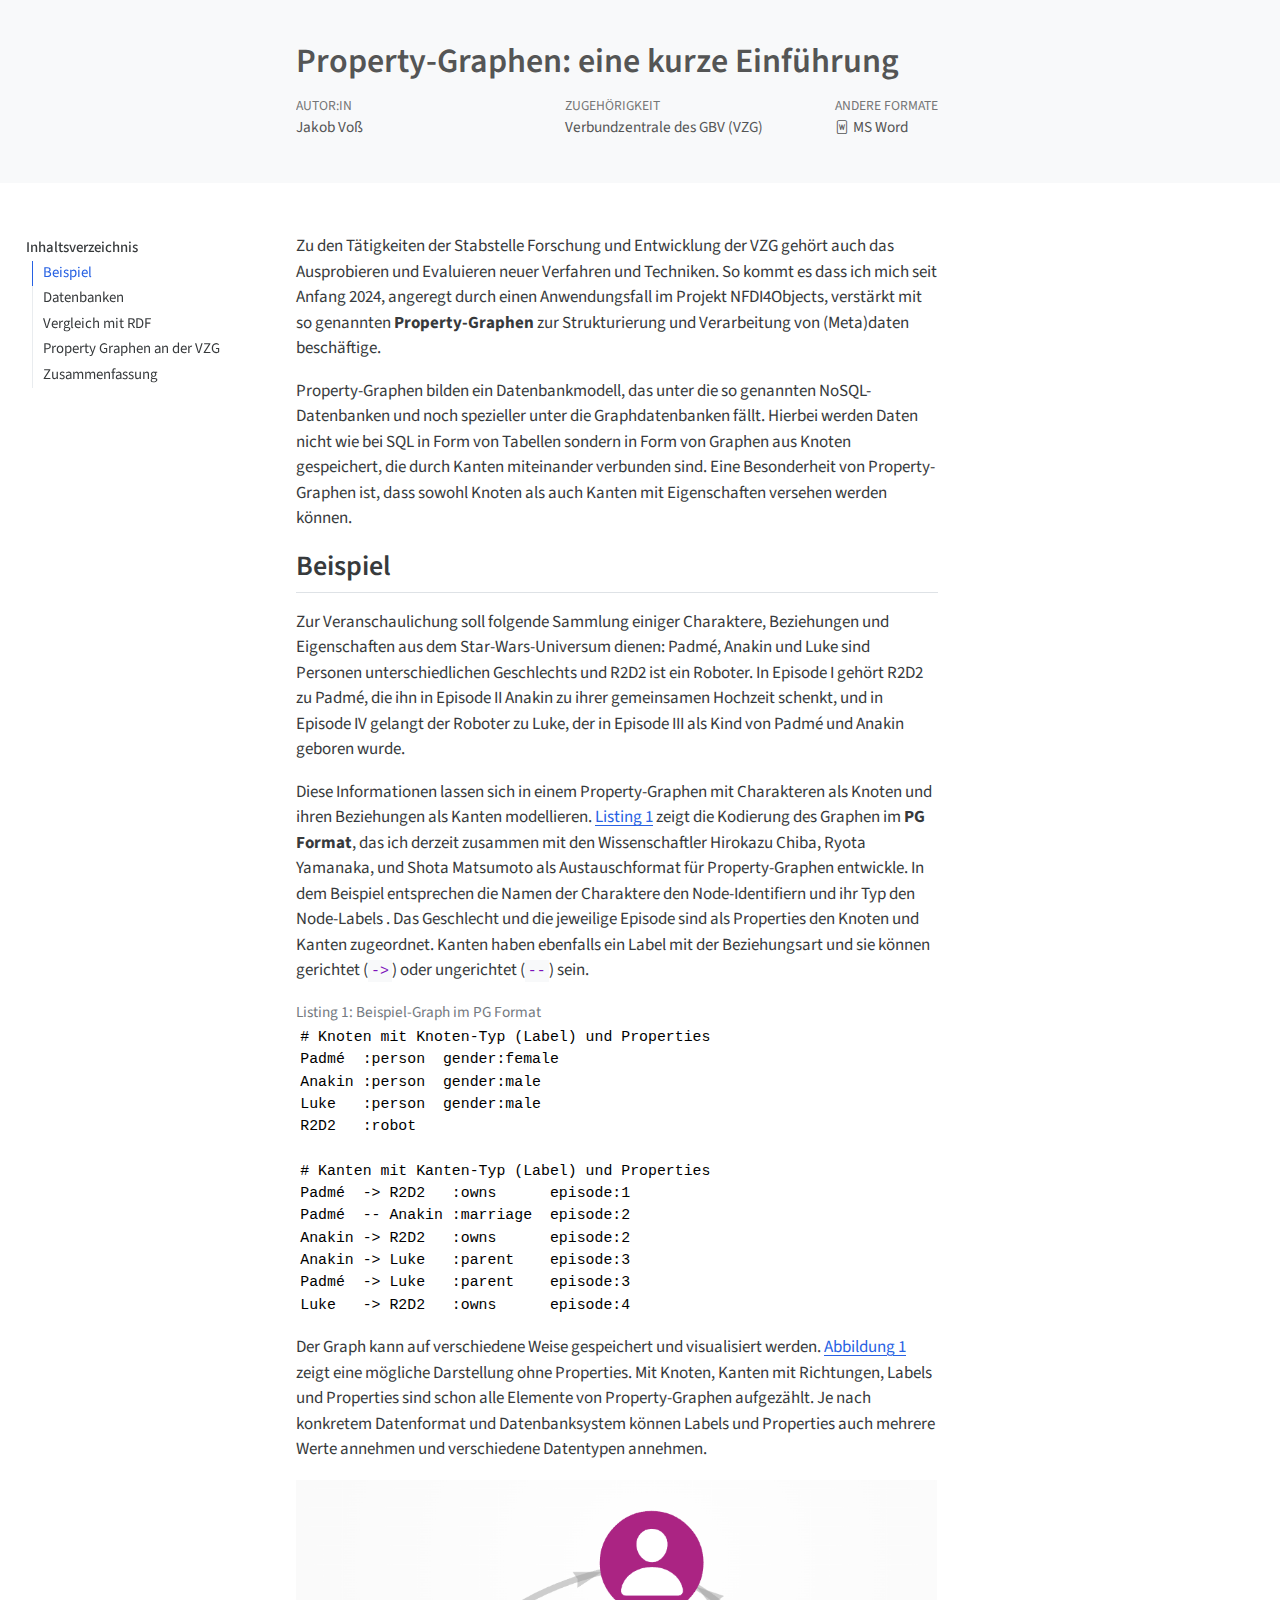
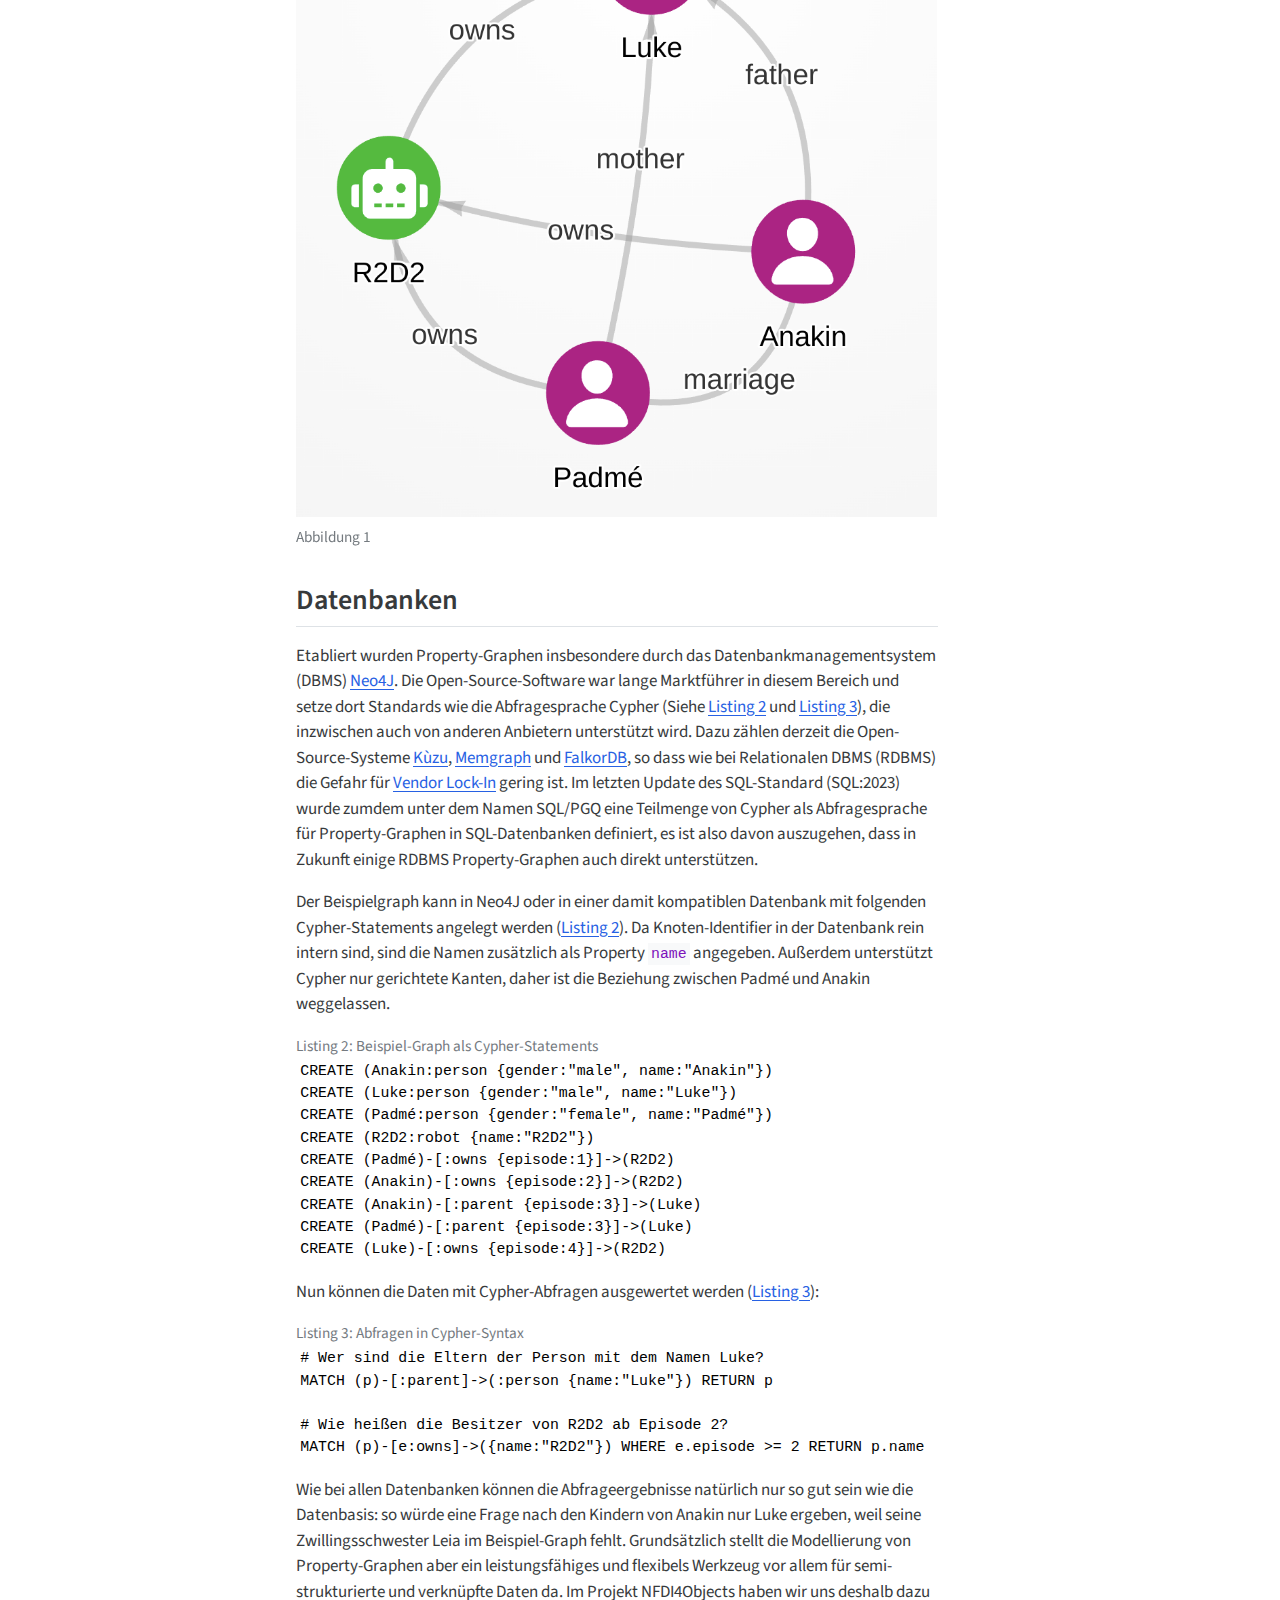
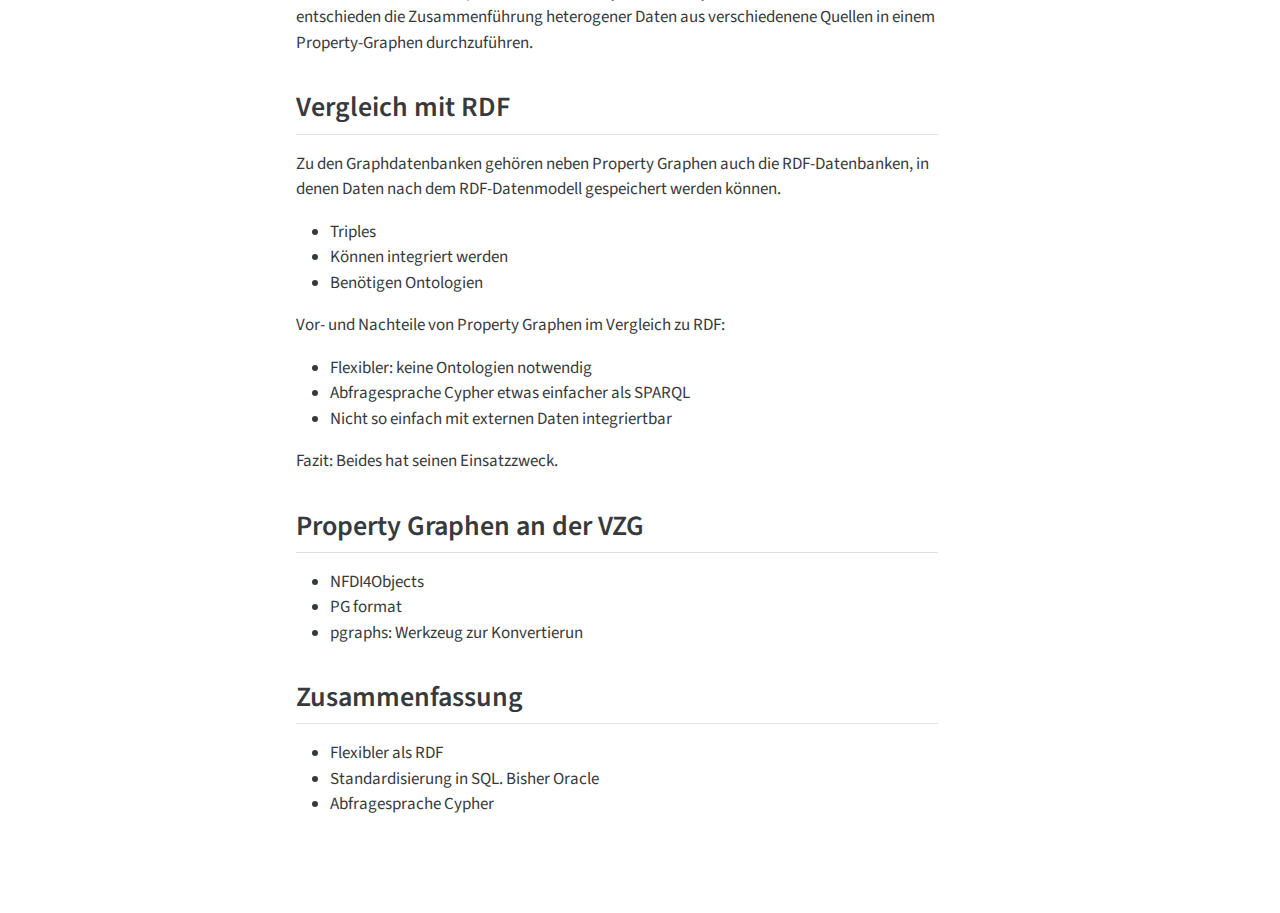
==== docs/index.html @ a6de6aec "Add HTML result" ====
<!DOCTYPE html>
<html xmlns="http://www.w3.org/1999/xhtml" lang="de" xml:lang="de"><head>

<meta charset="utf-8">
<meta name="generator" content="quarto-1.4.553">

<meta name="viewport" content="width=device-width, initial-scale=1.0, user-scalable=yes">


<title>Property-Graphen: eine kurze Einführung</title>
<style>
code{white-space: pre-wrap;}
span.smallcaps{font-variant: small-caps;}
div.columns{display: flex; gap: min(4vw, 1.5em);}
div.column{flex: auto; overflow-x: auto;}
div.hanging-indent{margin-left: 1.5em; text-indent: -1.5em;}
ul.task-list{list-style: none;}
ul.task-list li input[type="checkbox"] {
  width: 0.8em;
  margin: 0 0.8em 0.2em -1em; /* quarto-specific, see https://github.com/quarto-dev/quarto-cli/issues/4556 */ 
  vertical-align: middle;
}
</style>


<script src="site_libs/clipboard/clipboard.min.js"></script>
<script src="site_libs/quarto-html/quarto.js"></script>
<script src="site_libs/quarto-html/popper.min.js"></script>
<script src="site_libs/quarto-html/tippy.umd.min.js"></script>
<script src="site_libs/quarto-html/anchor.min.js"></script>
<link href="site_libs/quarto-html/tippy.css" rel="stylesheet">
<link href="site_libs/quarto-html/quarto-syntax-highlighting.css" rel="stylesheet" id="quarto-text-highlighting-styles">
<script src="site_libs/bootstrap/bootstrap.min.js"></script>
<link href="site_libs/bootstrap/bootstrap-icons.css" rel="stylesheet">
<link href="site_libs/bootstrap/bootstrap.min.css" rel="stylesheet" id="quarto-bootstrap" data-mode="light">
<script src="site_libs/quarto-contrib/glightbox/glightbox.min.js"></script>
<link href="site_libs/quarto-contrib/glightbox/glightbox.min.css" rel="stylesheet">
<link href="site_libs/quarto-contrib/glightbox/lightbox.css" rel="stylesheet">


<meta name="citation_title" content="Property-Graphen: eine kurze Einführung">
<meta name="citation_author" content="Jakob Voß">
<meta name="citation_language" content="de">
</head>

<body>

<header id="title-block-header" class="quarto-title-block default toc-left page-columns page-full">
  <div class="quarto-title-banner page-columns page-full">
    <div class="quarto-title column-body">
      <h1 class="title">Property-Graphen: eine kurze Einführung</h1>
          </div>

    
    <div class="quarto-title-meta-container">
      <div class="quarto-title-meta-column-start">
            <div class="quarto-title-meta-author">
          <div class="quarto-title-meta-heading">Autor:in</div>
          <div class="quarto-title-meta-heading">Zugehörigkeit</div>
          
                <div class="quarto-title-meta-contents">
            <p class="author">Jakob Voß </p>
          </div>
                <div class="quarto-title-meta-contents">
                    <p class="affiliation">
                        Verbundzentrale des GBV (VZG)
                      </p>
                  </div>
                    </div>
        
        <div class="quarto-title-meta">

                      
          
                
              </div>
      </div>
      <div class="quarto-title-meta-column-end quarto-other-formats-target">
      <div class="quarto-alternate-formats"><div class="quarto-title-meta-heading">Andere Formate</div><div class="quarto-title-meta-contents"><p><a href="index.docx"><i class="bi bi-file-word"></i>MS Word</a></p></div></div></div>
    </div>



    <div class="quarto-other-links-text-target">
    </div>  </div>
</header><div id="quarto-content" class="page-columns page-rows-contents page-layout-article toc-left">
<div id="quarto-sidebar-toc-left" class="sidebar toc-left">
  <nav id="TOC" role="doc-toc" class="toc-active">
    <h2 id="toc-title">Inhaltsverzeichnis</h2>
   
  <ul>
  <li><a href="#beispiel" id="toc-beispiel" class="nav-link active" data-scroll-target="#beispiel">Beispiel</a></li>
  <li><a href="#datenbanken" id="toc-datenbanken" class="nav-link" data-scroll-target="#datenbanken">Datenbanken</a></li>
  <li><a href="#vergleich-mit-rdf" id="toc-vergleich-mit-rdf" class="nav-link" data-scroll-target="#vergleich-mit-rdf">Vergleich mit RDF</a></li>
  <li><a href="#property-graphen-an-der-vzg" id="toc-property-graphen-an-der-vzg" class="nav-link" data-scroll-target="#property-graphen-an-der-vzg">Property Graphen an der VZG</a></li>
  <li><a href="#zusammenfassung" id="toc-zusammenfassung" class="nav-link" data-scroll-target="#zusammenfassung">Zusammenfassung</a></li>
  </ul>
</nav>
</div>
<div id="quarto-margin-sidebar" class="sidebar margin-sidebar">
</div>
<main class="content quarto-banner-title-block" id="quarto-document-content">



  


<p>Zu den Tätigkeiten der Stabstelle Forschung und Entwicklung der VZG gehört auch das Ausprobieren und Evaluieren neuer Verfahren und Techniken. So kommt es dass ich mich seit Anfang 2024, angeregt durch einen Anwendungsfall im Projekt NFDI4Objects, verstärkt mit so genannten <strong>Property-Graphen</strong> zur Strukturierung und Verarbeitung von (Meta)daten beschäftige.</p>
<p>Property-Graphen bilden ein Datenbankmodell, das unter die so genannten NoSQL-Datenbanken und noch spezieller unter die Graphdatenbanken fällt. Hierbei werden Daten nicht wie bei SQL in Form von Tabellen sondern in Form von Graphen aus Knoten gespeichert, die durch Kanten miteinander verbunden sind. Eine Besonderheit von Property-Graphen ist, dass sowohl Knoten als auch Kanten mit Eigenschaften versehen werden können.</p>
<section id="beispiel" class="level2">
<h2 class="anchored" data-anchor-id="beispiel">Beispiel</h2>
<p>Zur Veranschaulichung soll folgende Sammlung einiger Charaktere, Beziehungen und Eigenschaften aus dem Star-Wars-Universum dienen: Padmé, Anakin und Luke sind Personen unterschiedlichen Geschlechts und R2D2 ist ein Roboter. In Episode I gehört R2D2 zu Padmé, die ihn in Episode II Anakin zu ihrer gemeinsamen Hochzeit schenkt, und in Episode IV gelangt der Roboter zu Luke, der in Episode III als Kind von Padmé und Anakin geboren wurde.</p>
<p>Diese Informationen lassen sich in einem Property-Graphen mit Charakteren als Knoten und ihren Beziehungen als Kanten modellieren. <a href="#lst-pg" class="quarto-xref">Listing&nbsp;1</a> zeigt die Kodierung des Graphen im <strong>PG Format</strong>, das ich derzeit zusammen mit den Wissenschaftler Hirokazu Chiba, Ryota Yamanaka, und Shota Matsumoto als Austauschformat für Property-Graphen entwickle. In dem Beispiel entsprechen die Namen der Charaktere den Node-Identifiern und ihr Typ den Node-Labels . Das Geschlecht und die jeweilige Episode sind als Properties den Knoten und Kanten zugeordnet. Kanten haben ebenfalls ein Label mit der Beziehungsart und sie können gerichtet (<code>-&gt;</code>) oder ungerichtet (<code>--</code>) sein.</p>
<div id="lst-pg" class="pg listing quarto-float">
<figure class="quarto-float quarto-float-lst figure">
<figcaption class="quarto-float-caption-top quarto-float-caption quarto-float-lst" id="lst-pg-caption-0ceaefa1-69ba-4598-a22c-09a6ac19f8ca">
Listing&nbsp;1: Beispiel-Graph im PG Format
</figcaption>
<div aria-describedby="lst-pg-caption-0ceaefa1-69ba-4598-a22c-09a6ac19f8ca">
<pre id="lst-pg" class="pg"><code># Knoten mit Knoten-Typ (Label) und Properties
Padmé  :person  gender:female
Anakin :person  gender:male                 
Luke   :person  gender:male                 
R2D2   :robot              
   
# Kanten mit Kanten-Typ (Label) und Properties
Padmé  -&gt; R2D2   :owns      episode:1
Padmé  -- Anakin :marriage  episode:2
Anakin -&gt; R2D2   :owns      episode:2    
Anakin -&gt; Luke   :parent    episode:3
Padmé  -&gt; Luke   :parent    episode:3 
Luke   -&gt; R2D2   :owns      episode:4</code></pre>
</div>
</figure>
</div>
<p>Der Graph kann auf verschiedene Weise gespeichert und visualisiert werden. <a href="#fig-image" class="quarto-xref">Abbildung&nbsp;1</a> zeigt eine mögliche Darstellung ohne Properties. Mit Knoten, Kanten mit Richtungen, Labels und Properties sind schon alle Elemente von Property-Graphen aufgezählt. Je nach konkretem Datenformat und Datenbanksystem können Labels und Properties auch mehrere Werte annehmen und verschiedene Datentypen annehmen.</p>
<div id="fig-image" class="quarto-figure quarto-figure-center quarto-float anchored" data-fig-cap="Visualisierung des Beispiel-Graphen">
<figure class="quarto-float quarto-float-fig figure">
<div aria-describedby="fig-image-caption-0ceaefa1-69ba-4598-a22c-09a6ac19f8ca">
<a href="star-wars-blitzboard.png" class="lightbox" data-glightbox="description: .lightbox-desc-1" data-gallery="quarto-lightbox-gallery-1"><img src="star-wars-blitzboard.png" id="fig-image" class="img-fluid figure-img" data-fig-cap="Visualisierung des Beispiel-Graphen"></a>
</div>
<figcaption class="quarto-float-caption-bottom quarto-float-caption quarto-float-fig quarto-uncaptioned" id="fig-image-caption-0ceaefa1-69ba-4598-a22c-09a6ac19f8ca">
Abbildung&nbsp;1
</figcaption>
</figure>
</div>
</section>
<section id="datenbanken" class="level2">
<h2 class="anchored" data-anchor-id="datenbanken">Datenbanken</h2>
<p>Etabliert wurden Property-Graphen insbesondere durch das Datenbankmanagementsystem (DBMS) <a href="https://neo4j.com/">Neo4J</a>. Die Open-Source-Software war lange Marktführer in diesem Bereich und setze dort Standards wie die Abfragesprache Cypher (Siehe <a href="#lst-cypher" class="quarto-xref">Listing&nbsp;2</a> und <a href="#lst-match" class="quarto-xref">Listing&nbsp;3</a>), die inzwischen auch von anderen Anbietern unterstützt wird. Dazu zählen derzeit die Open-Source-Systeme <a href="https://kuzudb.com/">Kùzu</a>, <a href="https://memgraph.com/">Memgraph</a> und <a href="https://www.falkordb.com/">FalkorDB</a>, so dass wie bei Relationalen DBMS (RDBMS) die Gefahr für <a href="https://it-in-bibliotheken.de/management.html#vendor-lock-in">Vendor Lock-In</a> gering ist. Im letzten Update des SQL-Standard (SQL:2023) wurde zumdem unter dem Namen SQL/PGQ eine Teilmenge von Cypher als Abfragesprache für Property-Graphen in SQL-Datenbanken definiert, es ist also davon auszugehen, dass in Zukunft einige RDBMS Property-Graphen auch direkt unterstützen.</p>
<p>Der Beispielgraph kann in Neo4J oder in einer damit kompatiblen Datenbank mit folgenden Cypher-Statements angelegt werden (<a href="#lst-cypher" class="quarto-xref">Listing&nbsp;2</a>). Da Knoten-Identifier in der Datenbank rein intern sind, sind die Namen zusätzlich als Property <code>name</code> angegeben. Außerdem unterstützt Cypher nur gerichtete Kanten, daher ist die Beziehung zwischen Padmé und Anakin weggelassen.</p>
<div id="lst-cypher" class="cypher listing quarto-float">
<figure class="quarto-float quarto-float-lst figure">
<figcaption class="quarto-float-caption-top quarto-float-caption quarto-float-lst" id="lst-cypher-caption-0ceaefa1-69ba-4598-a22c-09a6ac19f8ca">
Listing&nbsp;2: Beispiel-Graph als Cypher-Statements
</figcaption>
<div aria-describedby="lst-cypher-caption-0ceaefa1-69ba-4598-a22c-09a6ac19f8ca">
<pre id="lst-cypher" class="cypher"><code>CREATE (Anakin:person {gender:"male", name:"Anakin"})
CREATE (Luke:person {gender:"male", name:"Luke"})
CREATE (Padmé:person {gender:"female", name:"Padmé"})
CREATE (R2D2:robot {name:"R2D2"})
CREATE (Padmé)-[:owns {episode:1}]-&gt;(R2D2)
CREATE (Anakin)-[:owns {episode:2}]-&gt;(R2D2)
CREATE (Anakin)-[:parent {episode:3}]-&gt;(Luke)
CREATE (Padmé)-[:parent {episode:3}]-&gt;(Luke)
CREATE (Luke)-[:owns {episode:4}]-&gt;(R2D2)</code></pre>
</div>
</figure>
</div>
<p>Nun können die Daten mit Cypher-Abfragen ausgewertet werden (<a href="#lst-match" class="quarto-xref">Listing&nbsp;3</a>):</p>
<div id="lst-match" class="cypher listing quarto-float">
<figure class="quarto-float quarto-float-lst figure">
<figcaption class="quarto-float-caption-top quarto-float-caption quarto-float-lst" id="lst-match-caption-0ceaefa1-69ba-4598-a22c-09a6ac19f8ca">
Listing&nbsp;3: Abfragen in Cypher-Syntax
</figcaption>
<div aria-describedby="lst-match-caption-0ceaefa1-69ba-4598-a22c-09a6ac19f8ca">
<pre id="lst-match" class="cypher"><code># Wer sind die Eltern der Person mit dem Namen Luke?
MATCH (p)-[:parent]-&gt;(:person {name:"Luke"}) RETURN p

# Wie heißen die Besitzer von R2D2 ab Episode 2?
MATCH (p)-[e:owns]-&gt;({name:"R2D2"}) WHERE e.episode &gt;= 2 RETURN p.name</code></pre>
</div>
</figure>
</div>
<p>Wie bei allen Datenbanken können die Abfrageergebnisse natürlich nur so gut sein wie die Datenbasis: so würde eine Frage nach den Kindern von Anakin nur Luke ergeben, weil seine Zwillingsschwester Leia im Beispiel-Graph fehlt. Grundsätzlich stellt die Modellierung von Property-Graphen aber ein leistungsfähiges und flexibels Werkzeug vor allem für semi-strukturierte und verknüpfte Daten da. Im Projekt NFDI4Objects haben wir uns deshalb dazu entschieden die Zusammenführung heterogener Daten aus verschiedenene Quellen in einem Property-Graphen durchzuführen.</p>
</section>
<section id="vergleich-mit-rdf" class="level2">
<h2 class="anchored" data-anchor-id="vergleich-mit-rdf">Vergleich mit RDF</h2>
<p>Zu den Graphdatenbanken gehören neben Property Graphen auch die RDF-Datenbanken, in denen Daten nach dem RDF-Datenmodell gespeichert werden können.</p>
<ul>
<li>Triples</li>
<li>Können integriert werden</li>
<li>Benötigen Ontologien</li>
</ul>
<p>Vor- und Nachteile von Property Graphen im Vergleich zu RDF:</p>
<ul>
<li>Flexibler: keine Ontologien notwendig</li>
<li>Abfragesprache Cypher etwas einfacher als SPARQL</li>
<li>Nicht so einfach mit externen Daten integriertbar</li>
</ul>
<p>Fazit: Beides hat seinen Einsatzzweck.</p>
</section>
<section id="property-graphen-an-der-vzg" class="level2">
<h2 class="anchored" data-anchor-id="property-graphen-an-der-vzg">Property Graphen an der VZG</h2>
<ul>
<li>NFDI4Objects</li>
<li>PG format</li>
<li>pgraphs: Werkzeug zur Konvertierun</li>
</ul>
</section>
<section id="zusammenfassung" class="level2">
<h2 class="anchored" data-anchor-id="zusammenfassung">Zusammenfassung</h2>
<ul>
<li>Flexibler als RDF</li>
<li>Standardisierung in SQL. Bisher Oracle</li>
<li>Abfragesprache Cypher</li>
</ul>
<div class="hidden" aria-hidden="true">
<span class="glightbox-desc lightbox-desc-1">Abbildung&nbsp;1: </span>
</div>
</section>

</main>
<!-- /main column -->
<script id="quarto-html-after-body" type="application/javascript">
window.document.addEventListener("DOMContentLoaded", function (event) {
  const toggleBodyColorMode = (bsSheetEl) => {
    const mode = bsSheetEl.getAttribute("data-mode");
    const bodyEl = window.document.querySelector("body");
    if (mode === "dark") {
      bodyEl.classList.add("quarto-dark");
      bodyEl.classList.remove("quarto-light");
    } else {
      bodyEl.classList.add("quarto-light");
      bodyEl.classList.remove("quarto-dark");
    }
  }
  const toggleBodyColorPrimary = () => {
    const bsSheetEl = window.document.querySelector("link#quarto-bootstrap");
    if (bsSheetEl) {
      toggleBodyColorMode(bsSheetEl);
    }
  }
  toggleBodyColorPrimary();  
  const icon = "";
  const anchorJS = new window.AnchorJS();
  anchorJS.options = {
    placement: 'right',
    icon: icon
  };
  anchorJS.add('.anchored');
  const isCodeAnnotation = (el) => {
    for (const clz of el.classList) {
      if (clz.startsWith('code-annotation-')) {                     
        return true;
      }
    }
    return false;
  }
  const clipboard = new window.ClipboardJS('.code-copy-button', {
    text: function(trigger) {
      const codeEl = trigger.previousElementSibling.cloneNode(true);
      for (const childEl of codeEl.children) {
        if (isCodeAnnotation(childEl)) {
          childEl.remove();
        }
      }
      return codeEl.innerText;
    }
  });
  clipboard.on('success', function(e) {
    // button target
    const button = e.trigger;
    // don't keep focus
    button.blur();
    // flash "checked"
    button.classList.add('code-copy-button-checked');
    var currentTitle = button.getAttribute("title");
    button.setAttribute("title", "Kopiert");
    let tooltip;
    if (window.bootstrap) {
      button.setAttribute("data-bs-toggle", "tooltip");
      button.setAttribute("data-bs-placement", "left");
      button.setAttribute("data-bs-title", "Kopiert");
      tooltip = new bootstrap.Tooltip(button, 
        { trigger: "manual", 
          customClass: "code-copy-button-tooltip",
          offset: [0, -8]});
      tooltip.show();    
    }
    setTimeout(function() {
      if (tooltip) {
        tooltip.hide();
        button.removeAttribute("data-bs-title");
        button.removeAttribute("data-bs-toggle");
        button.removeAttribute("data-bs-placement");
      }
      button.setAttribute("title", currentTitle);
      button.classList.remove('code-copy-button-checked');
    }, 1000);
    // clear code selection
    e.clearSelection();
  });
    var localhostRegex = new RegExp(/^(?:http|https):\/\/localhost\:?[0-9]*\//);
    var mailtoRegex = new RegExp(/^mailto:/);
      var filterRegex = new RegExp('/' + window.location.host + '/');
    var isInternal = (href) => {
        return filterRegex.test(href) || localhostRegex.test(href) || mailtoRegex.test(href);
    }
    // Inspect non-navigation links and adorn them if external
 	var links = window.document.querySelectorAll('a[href]:not(.nav-link):not(.navbar-brand):not(.toc-action):not(.sidebar-link):not(.sidebar-item-toggle):not(.pagination-link):not(.no-external):not([aria-hidden]):not(.dropdown-item):not(.quarto-navigation-tool)');
    for (var i=0; i<links.length; i++) {
      const link = links[i];
      if (!isInternal(link.href)) {
        // undo the damage that might have been done by quarto-nav.js in the case of
        // links that we want to consider external
        if (link.dataset.originalHref !== undefined) {
          link.href = link.dataset.originalHref;
        }
      }
    }
  function tippyHover(el, contentFn, onTriggerFn, onUntriggerFn) {
    const config = {
      allowHTML: true,
      maxWidth: 500,
      delay: 100,
      arrow: false,
      appendTo: function(el) {
          return el.parentElement;
      },
      interactive: true,
      interactiveBorder: 10,
      theme: 'quarto',
      placement: 'bottom-start',
    };
    if (contentFn) {
      config.content = contentFn;
    }
    if (onTriggerFn) {
      config.onTrigger = onTriggerFn;
    }
    if (onUntriggerFn) {
      config.onUntrigger = onUntriggerFn;
    }
    window.tippy(el, config); 
  }
  const noterefs = window.document.querySelectorAll('a[role="doc-noteref"]');
  for (var i=0; i<noterefs.length; i++) {
    const ref = noterefs[i];
    tippyHover(ref, function() {
      // use id or data attribute instead here
      let href = ref.getAttribute('data-footnote-href') || ref.getAttribute('href');
      try { href = new URL(href).hash; } catch {}
      const id = href.replace(/^#\/?/, "");
      const note = window.document.getElementById(id);
      if (note) {
        return note.innerHTML;
      } else {
        return "";
      }
    });
  }
  const xrefs = window.document.querySelectorAll('a.quarto-xref');
  const processXRef = (id, note) => {
    // Strip column container classes
    const stripColumnClz = (el) => {
      el.classList.remove("page-full", "page-columns");
      if (el.children) {
        for (const child of el.children) {
          stripColumnClz(child);
        }
      }
    }
    stripColumnClz(note)
    if (id === null || id.startsWith('sec-')) {
      // Special case sections, only their first couple elements
      const container = document.createElement("div");
      if (note.children && note.children.length > 2) {
        container.appendChild(note.children[0].cloneNode(true));
        for (let i = 1; i < note.children.length; i++) {
          const child = note.children[i];
          if (child.tagName === "P" && child.innerText === "") {
            continue;
          } else {
            container.appendChild(child.cloneNode(true));
            break;
          }
        }
        if (window.Quarto?.typesetMath) {
          window.Quarto.typesetMath(container);
        }
        return container.innerHTML
      } else {
        if (window.Quarto?.typesetMath) {
          window.Quarto.typesetMath(note);
        }
        return note.innerHTML;
      }
    } else {
      // Remove any anchor links if they are present
      const anchorLink = note.querySelector('a.anchorjs-link');
      if (anchorLink) {
        anchorLink.remove();
      }
      if (window.Quarto?.typesetMath) {
        window.Quarto.typesetMath(note);
      }
      // TODO in 1.5, we should make sure this works without a callout special case
      if (note.classList.contains("callout")) {
        return note.outerHTML;
      } else {
        return note.innerHTML;
      }
    }
  }
  for (var i=0; i<xrefs.length; i++) {
    const xref = xrefs[i];
    tippyHover(xref, undefined, function(instance) {
      instance.disable();
      let url = xref.getAttribute('href');
      let hash = undefined; 
      if (url.startsWith('#')) {
        hash = url;
      } else {
        try { hash = new URL(url).hash; } catch {}
      }
      if (hash) {
        const id = hash.replace(/^#\/?/, "");
        const note = window.document.getElementById(id);
        if (note !== null) {
          try {
            const html = processXRef(id, note.cloneNode(true));
            instance.setContent(html);
          } finally {
            instance.enable();
            instance.show();
          }
        } else {
          // See if we can fetch this
          fetch(url.split('#')[0])
          .then(res => res.text())
          .then(html => {
            const parser = new DOMParser();
            const htmlDoc = parser.parseFromString(html, "text/html");
            const note = htmlDoc.getElementById(id);
            if (note !== null) {
              const html = processXRef(id, note);
              instance.setContent(html);
            } 
          }).finally(() => {
            instance.enable();
            instance.show();
          });
        }
      } else {
        // See if we can fetch a full url (with no hash to target)
        // This is a special case and we should probably do some content thinning / targeting
        fetch(url)
        .then(res => res.text())
        .then(html => {
          const parser = new DOMParser();
          const htmlDoc = parser.parseFromString(html, "text/html");
          const note = htmlDoc.querySelector('main.content');
          if (note !== null) {
            // This should only happen for chapter cross references
            // (since there is no id in the URL)
            // remove the first header
            if (note.children.length > 0 && note.children[0].tagName === "HEADER") {
              note.children[0].remove();
            }
            const html = processXRef(null, note);
            instance.setContent(html);
          } 
        }).finally(() => {
          instance.enable();
          instance.show();
        });
      }
    }, function(instance) {
    });
  }
      let selectedAnnoteEl;
      const selectorForAnnotation = ( cell, annotation) => {
        let cellAttr = 'data-code-cell="' + cell + '"';
        let lineAttr = 'data-code-annotation="' +  annotation + '"';
        const selector = 'span[' + cellAttr + '][' + lineAttr + ']';
        return selector;
      }
      const selectCodeLines = (annoteEl) => {
        const doc = window.document;
        const targetCell = annoteEl.getAttribute("data-target-cell");
        const targetAnnotation = annoteEl.getAttribute("data-target-annotation");
        const annoteSpan = window.document.querySelector(selectorForAnnotation(targetCell, targetAnnotation));
        const lines = annoteSpan.getAttribute("data-code-lines").split(",");
        const lineIds = lines.map((line) => {
          return targetCell + "-" + line;
        })
        let top = null;
        let height = null;
        let parent = null;
        if (lineIds.length > 0) {
            //compute the position of the single el (top and bottom and make a div)
            const el = window.document.getElementById(lineIds[0]);
            top = el.offsetTop;
            height = el.offsetHeight;
            parent = el.parentElement.parentElement;
          if (lineIds.length > 1) {
            const lastEl = window.document.getElementById(lineIds[lineIds.length - 1]);
            const bottom = lastEl.offsetTop + lastEl.offsetHeight;
            height = bottom - top;
          }
          if (top !== null && height !== null && parent !== null) {
            // cook up a div (if necessary) and position it 
            let div = window.document.getElementById("code-annotation-line-highlight");
            if (div === null) {
              div = window.document.createElement("div");
              div.setAttribute("id", "code-annotation-line-highlight");
              div.style.position = 'absolute';
              parent.appendChild(div);
            }
            div.style.top = top - 2 + "px";
            div.style.height = height + 4 + "px";
            div.style.left = 0;
            let gutterDiv = window.document.getElementById("code-annotation-line-highlight-gutter");
            if (gutterDiv === null) {
              gutterDiv = window.document.createElement("div");
              gutterDiv.setAttribute("id", "code-annotation-line-highlight-gutter");
              gutterDiv.style.position = 'absolute';
              const codeCell = window.document.getElementById(targetCell);
              const gutter = codeCell.querySelector('.code-annotation-gutter');
              gutter.appendChild(gutterDiv);
            }
            gutterDiv.style.top = top - 2 + "px";
            gutterDiv.style.height = height + 4 + "px";
          }
          selectedAnnoteEl = annoteEl;
        }
      };
      const unselectCodeLines = () => {
        const elementsIds = ["code-annotation-line-highlight", "code-annotation-line-highlight-gutter"];
        elementsIds.forEach((elId) => {
          const div = window.document.getElementById(elId);
          if (div) {
            div.remove();
          }
        });
        selectedAnnoteEl = undefined;
      };
        // Handle positioning of the toggle
    window.addEventListener(
      "resize",
      throttle(() => {
        elRect = undefined;
        if (selectedAnnoteEl) {
          selectCodeLines(selectedAnnoteEl);
        }
      }, 10)
    );
    function throttle(fn, ms) {
    let throttle = false;
    let timer;
      return (...args) => {
        if(!throttle) { // first call gets through
            fn.apply(this, args);
            throttle = true;
        } else { // all the others get throttled
            if(timer) clearTimeout(timer); // cancel #2
            timer = setTimeout(() => {
              fn.apply(this, args);
              timer = throttle = false;
            }, ms);
        }
      };
    }
      // Attach click handler to the DT
      const annoteDls = window.document.querySelectorAll('dt[data-target-cell]');
      for (const annoteDlNode of annoteDls) {
        annoteDlNode.addEventListener('click', (event) => {
          const clickedEl = event.target;
          if (clickedEl !== selectedAnnoteEl) {
            unselectCodeLines();
            const activeEl = window.document.querySelector('dt[data-target-cell].code-annotation-active');
            if (activeEl) {
              activeEl.classList.remove('code-annotation-active');
            }
            selectCodeLines(clickedEl);
            clickedEl.classList.add('code-annotation-active');
          } else {
            // Unselect the line
            unselectCodeLines();
            clickedEl.classList.remove('code-annotation-active');
          }
        });
      }
  const findCites = (el) => {
    const parentEl = el.parentElement;
    if (parentEl) {
      const cites = parentEl.dataset.cites;
      if (cites) {
        return {
          el,
          cites: cites.split(' ')
        };
      } else {
        return findCites(el.parentElement)
      }
    } else {
      return undefined;
    }
  };
  var bibliorefs = window.document.querySelectorAll('a[role="doc-biblioref"]');
  for (var i=0; i<bibliorefs.length; i++) {
    const ref = bibliorefs[i];
    const citeInfo = findCites(ref);
    if (citeInfo) {
      tippyHover(citeInfo.el, function() {
        var popup = window.document.createElement('div');
        citeInfo.cites.forEach(function(cite) {
          var citeDiv = window.document.createElement('div');
          citeDiv.classList.add('hanging-indent');
          citeDiv.classList.add('csl-entry');
          var biblioDiv = window.document.getElementById('ref-' + cite);
          if (biblioDiv) {
            citeDiv.innerHTML = biblioDiv.innerHTML;
          }
          popup.appendChild(citeDiv);
        });
        return popup.innerHTML;
      });
    }
  }
});
</script>
</div> <!-- /content -->
<script>var lightboxQuarto = GLightbox({"closeEffect":"zoom","loop":false,"descPosition":"bottom","selector":".lightbox","openEffect":"zoom"});
window.onload = () => {
  lightboxQuarto.on('slide_before_load', (data) => {
    const { slideIndex, slideNode, slideConfig, player, trigger } = data;
    const href = trigger.getAttribute('href');
    if (href !== null) {
      const imgEl = window.document.querySelector(`a[href="${href}"] img`);
      if (imgEl !== null) {
        const srcAttr = imgEl.getAttribute("src");
        if (srcAttr && srcAttr.startsWith("data:")) {
          slideConfig.href = srcAttr;
        }
      }
    } 
  });

  lightboxQuarto.on('slide_after_load', (data) => {
    const { slideIndex, slideNode, slideConfig, player, trigger } = data;
    if (window.Quarto?.typesetMath) {
      window.Quarto.typesetMath(slideNode);
    }
  });

};
          </script>




</body></html>
---- docs/site_libs/quarto-html/tippy.css ----
.tippy-box[data-animation=fade][data-state=hidden]{opacity:0}[data-tippy-root]{max-width:calc(100vw - 10px)}.tippy-box{position:relative;background-color:#333;color:#fff;border-radius:4px;font-size:14px;line-height:1.4;white-space:normal;outline:0;transition-property:transform,visibility,opacity}.tippy-box[data-placement^=top]>.tippy-arrow{bottom:0}.tippy-box[data-placement^=top]>.tippy-arrow:before{bottom:-7px;left:0;border-width:8px 8px 0;border-top-color:initial;transform-origin:center top}.tippy-box[data-placement^=bottom]>.tippy-arrow{top:0}.tippy-box[data-placement^=bottom]>.tippy-arrow:before{top:-7px;left:0;border-width:0 8px 8px;border-bottom-color:initial;transform-origin:center bottom}.tippy-box[data-placement^=left]>.tippy-arrow{right:0}.tippy-box[data-placement^=left]>.tippy-arrow:before{border-width:8px 0 8px 8px;border-left-color:initial;right:-7px;transform-origin:center left}.tippy-box[data-placement^=right]>.tippy-arrow{left:0}.tippy-box[data-placement^=right]>.tippy-arrow:before{left:-7px;border-width:8px 8px 8px 0;border-right-color:initial;transform-origin:center right}.tippy-box[data-inertia][data-state=visible]{transition-timing-function:cubic-bezier(.54,1.5,.38,1.11)}.tippy-arrow{width:16px;height:16px;color:#333}.tippy-arrow:before{content:"";position:absolute;border-color:transparent;border-style:solid}.tippy-content{position:relative;padding:5px 9px;z-index:1}
---- docs/site_libs/quarto-html/quarto-syntax-highlighting.css ----
/* quarto syntax highlight colors */
:root {
  --quarto-hl-ot-color: #003B4F;
  --quarto-hl-at-color: #657422;
  --quarto-hl-ss-color: #20794D;
  --quarto-hl-an-color: #5E5E5E;
  --quarto-hl-fu-color: #4758AB;
  --quarto-hl-st-color: #20794D;
  --quarto-hl-cf-color: #003B4F;
  --quarto-hl-op-color: #5E5E5E;
  --quarto-hl-er-color: #AD0000;
  --quarto-hl-bn-color: #AD0000;
  --quarto-hl-al-color: #AD0000;
  --quarto-hl-va-color: #111111;
  --quarto-hl-bu-color: inherit;
  --quarto-hl-ex-color: inherit;
  --quarto-hl-pp-color: #AD0000;
  --quarto-hl-in-color: #5E5E5E;
  --quarto-hl-vs-color: #20794D;
  --quarto-hl-wa-color: #5E5E5E;
  --quarto-hl-do-color: #5E5E5E;
  --quarto-hl-im-color: #00769E;
  --quarto-hl-ch-color: #20794D;
  --quarto-hl-dt-color: #AD0000;
  --quarto-hl-fl-color: #AD0000;
  --quarto-hl-co-color: #5E5E5E;
  --quarto-hl-cv-color: #5E5E5E;
  --quarto-hl-cn-color: #8f5902;
  --quarto-hl-sc-color: #5E5E5E;
  --quarto-hl-dv-color: #AD0000;
  --quarto-hl-kw-color: #003B4F;
}

/* other quarto variables */
:root {
  --quarto-font-monospace: SFMono-Regular, Menlo, Monaco, Consolas, "Liberation Mono", "Courier New", monospace;
}

pre > code.sourceCode > span {
  color: #003B4F;
}

code span {
  color: #003B4F;
}

code.sourceCode > span {
  color: #003B4F;
}

div.sourceCode,
div.sourceCode pre.sourceCode {
  color: #003B4F;
}

code span.ot {
  color: #003B4F;
  font-style: inherit;
}

code span.at {
  color: #657422;
  font-style: inherit;
}

code span.ss {
  color: #20794D;
  font-style: inherit;
}

code span.an {
  color: #5E5E5E;
  font-style: inherit;
}

code span.fu {
  color: #4758AB;
  font-style: inherit;
}

code span.st {
  color: #20794D;
  font-style: inherit;
}

code span.cf {
  color: #003B4F;
  font-style: inherit;
}

code span.op {
  color: #5E5E5E;
  font-style: inherit;
}

code span.er {
  color: #AD0000;
  font-style: inherit;
}

code span.bn {
  color: #AD0000;
  font-style: inherit;
}

code span.al {
  color: #AD0000;
  font-style: inherit;
}

code span.va {
  color: #111111;
  font-style: inherit;
}

code span.bu {
  font-style: inherit;
}

code span.ex {
  font-style: inherit;
}

code span.pp {
  color: #AD0000;
  font-style: inherit;
}

code span.in {
  color: #5E5E5E;
  font-style: inherit;
}

code span.vs {
  color: #20794D;
  font-style: inherit;
}

code span.wa {
  color: #5E5E5E;
  font-style: italic;
}

code span.do {
  color: #5E5E5E;
  font-style: italic;
}

code span.im {
  color: #00769E;
  font-style: inherit;
}

code span.ch {
  color: #20794D;
  font-style: inherit;
}

code span.dt {
  color: #AD0000;
  font-style: inherit;
}

code span.fl {
  color: #AD0000;
  font-style: inherit;
}

code span.co {
  color: #5E5E5E;
  font-style: inherit;
}

code span.cv {
  color: #5E5E5E;
  font-style: italic;
}

code span.cn {
  color: #8f5902;
  font-style: inherit;
}

code span.sc {
  color: #5E5E5E;
  font-style: inherit;
}

code span.dv {
  color: #AD0000;
  font-style: inherit;
}

code span.kw {
  color: #003B4F;
  font-style: inherit;
}

.prevent-inlining {
  content: "</";
}

/*# sourceMappingURL=debc5d5d77c3f9108843748ff7464032.css.map */
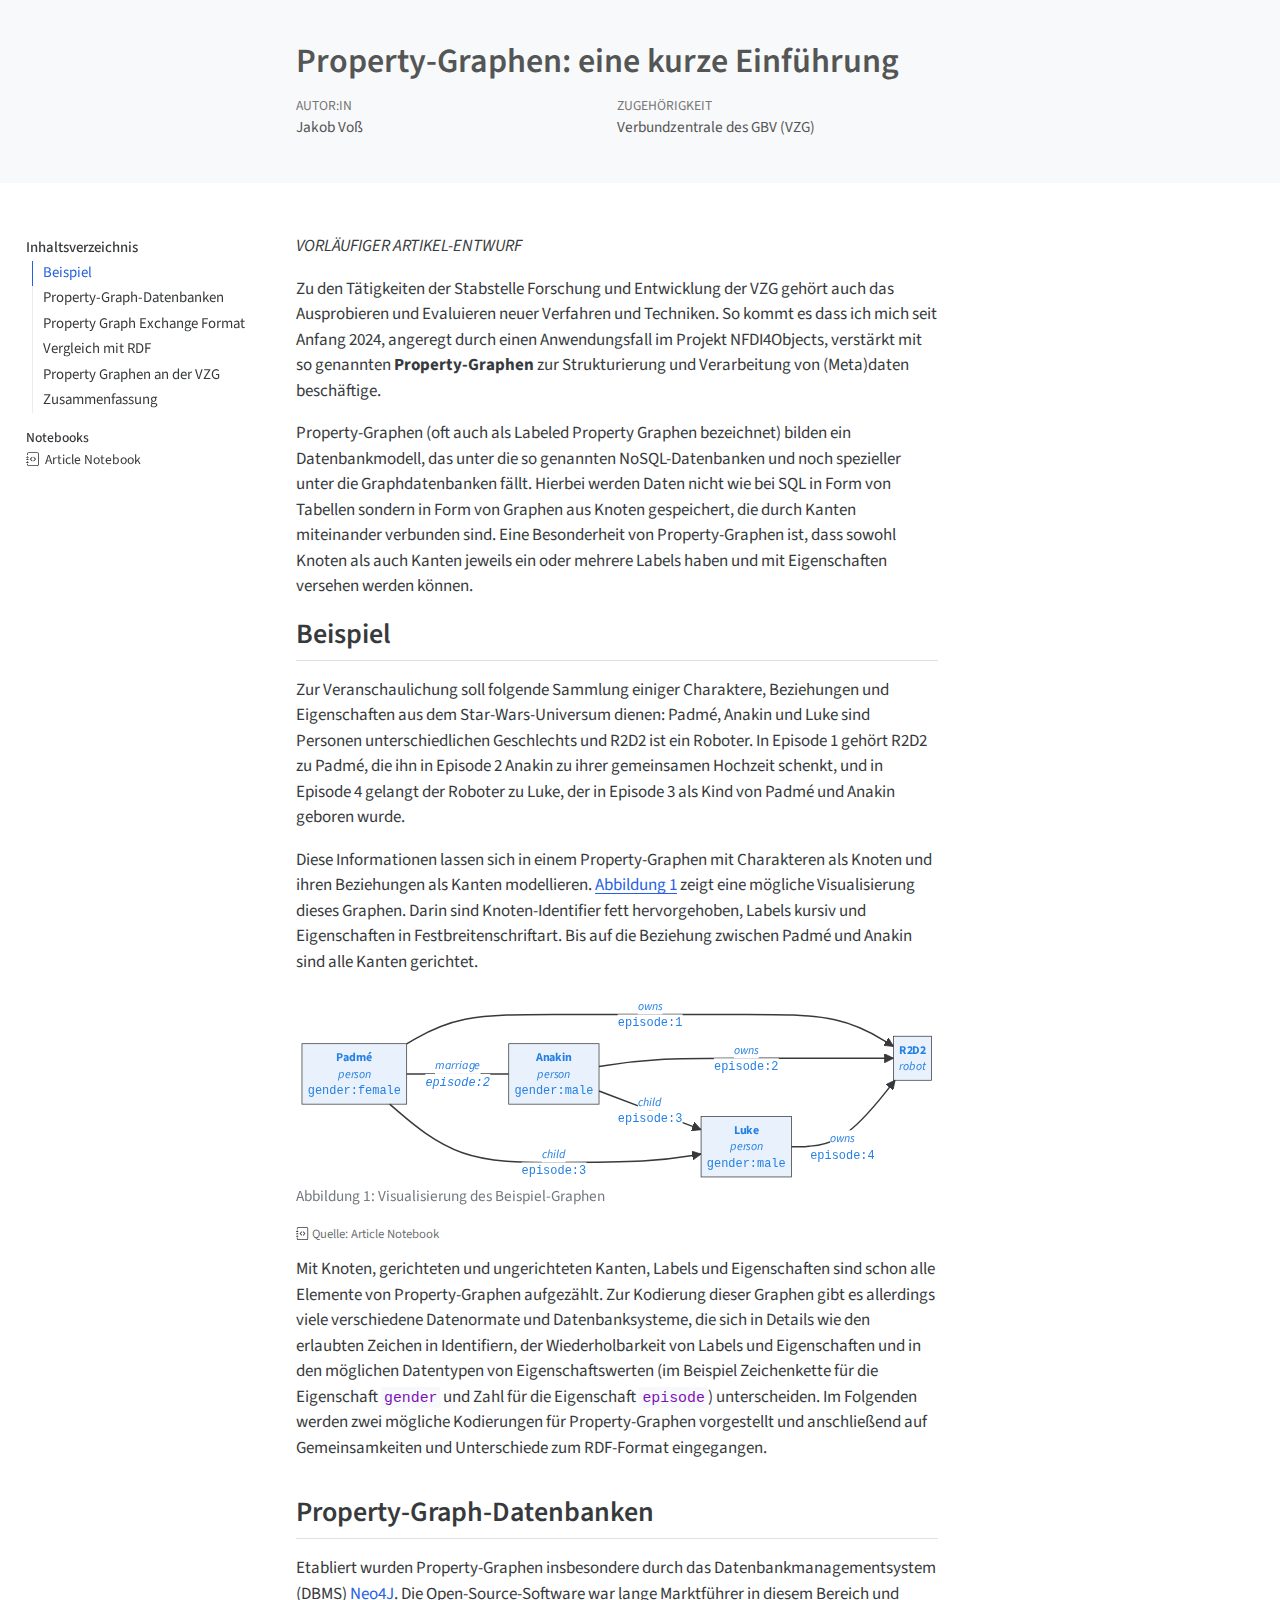
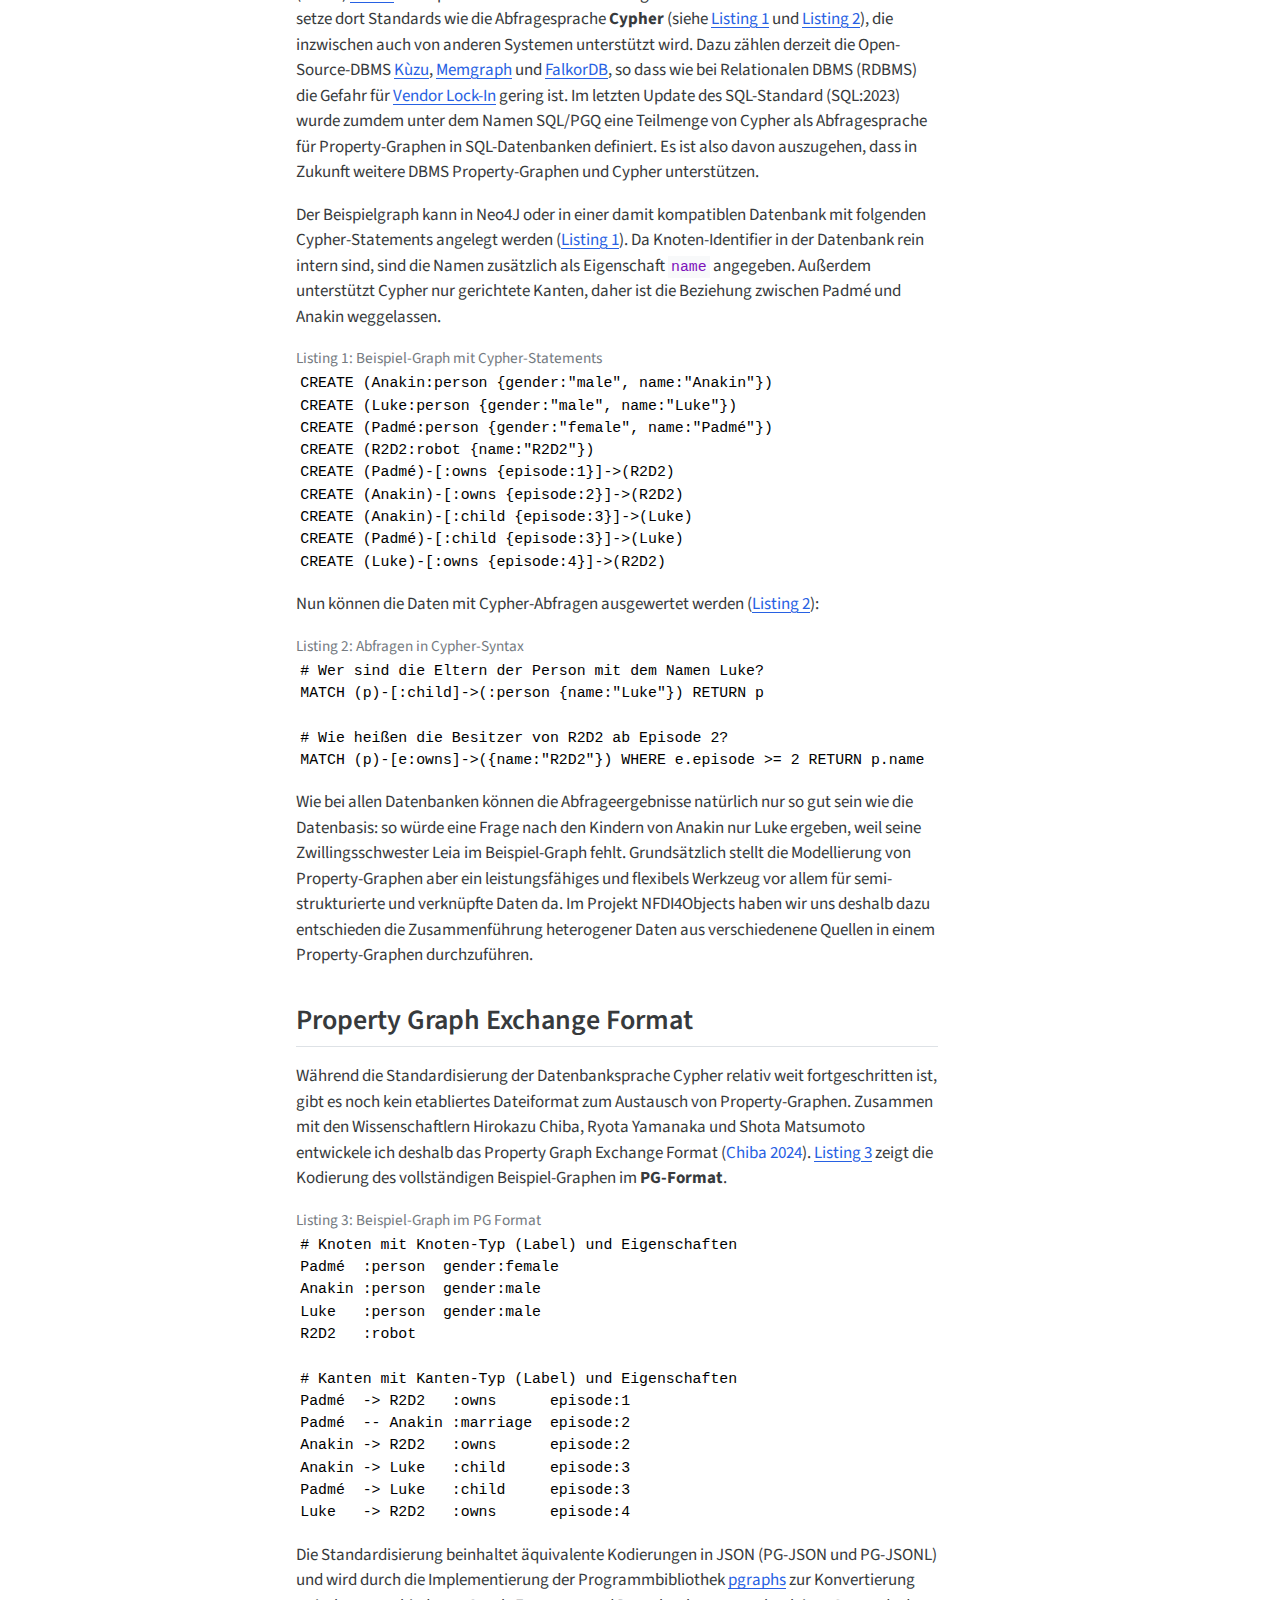
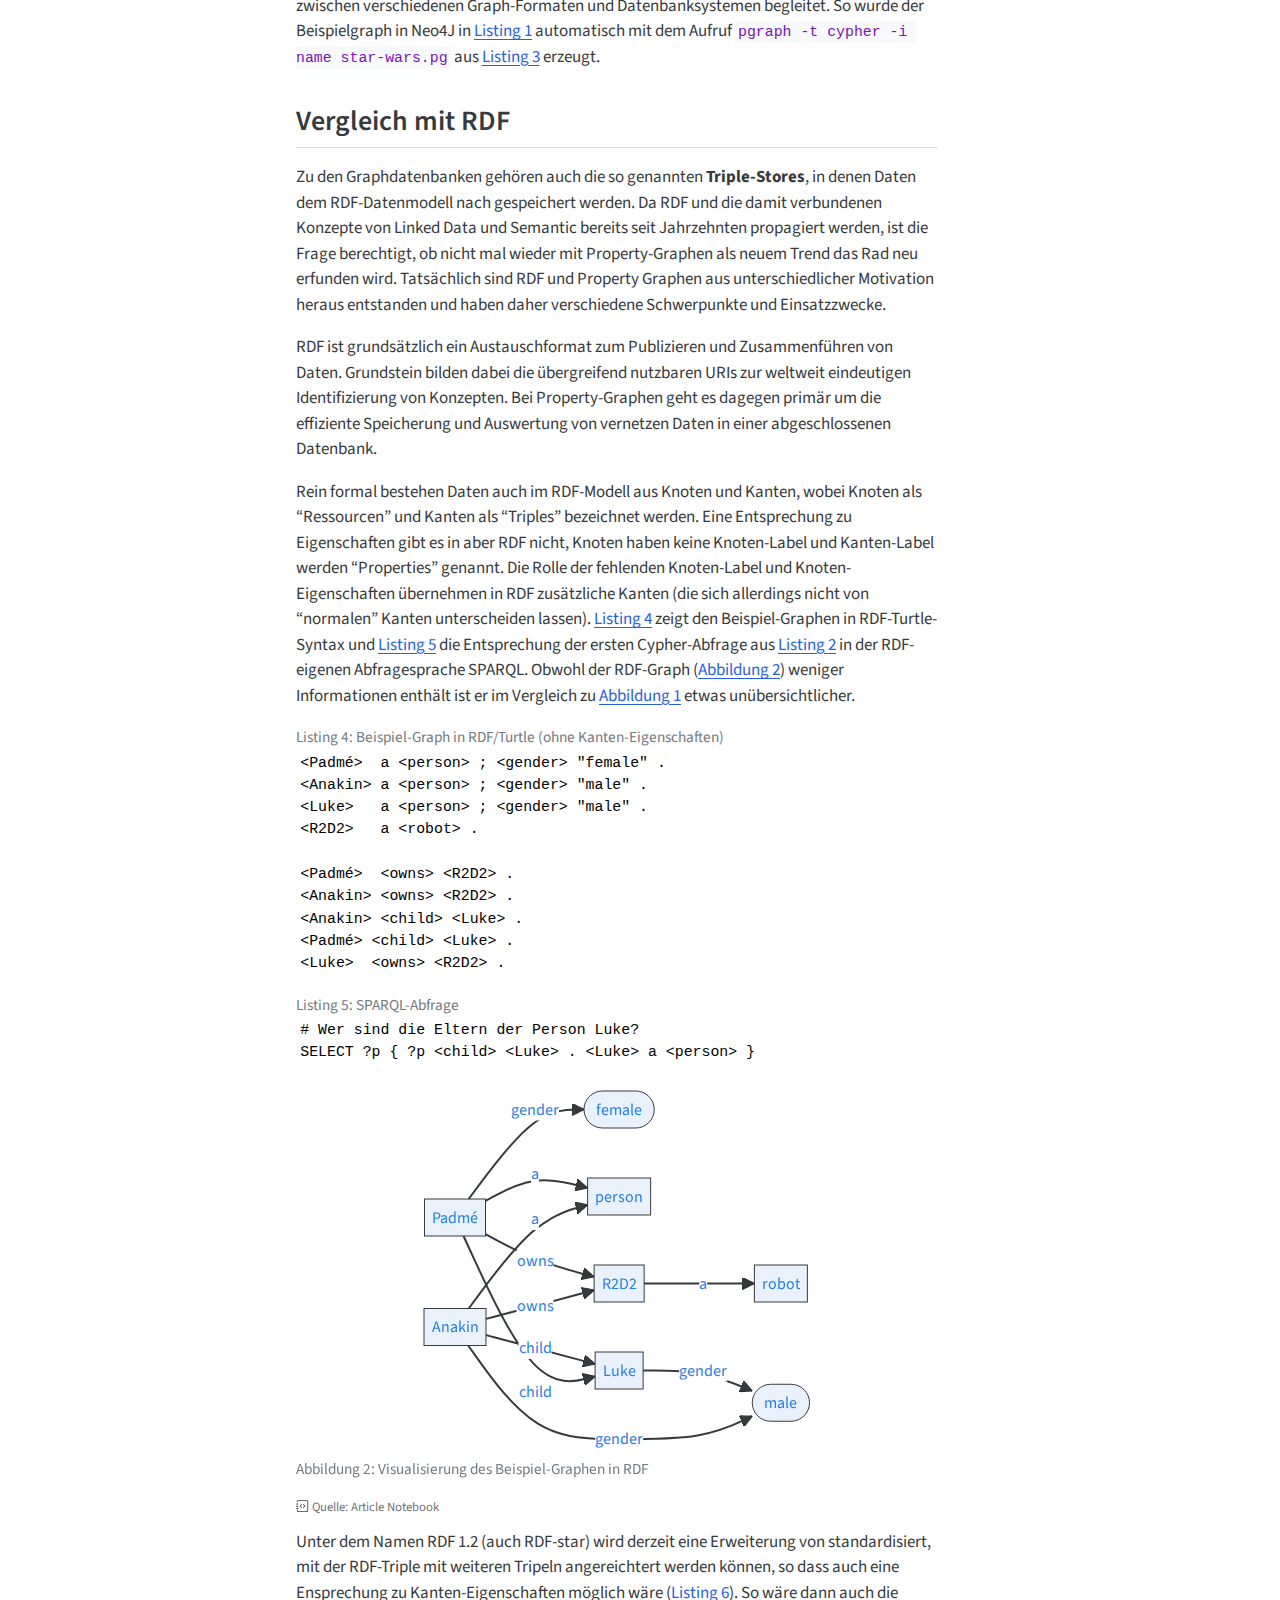
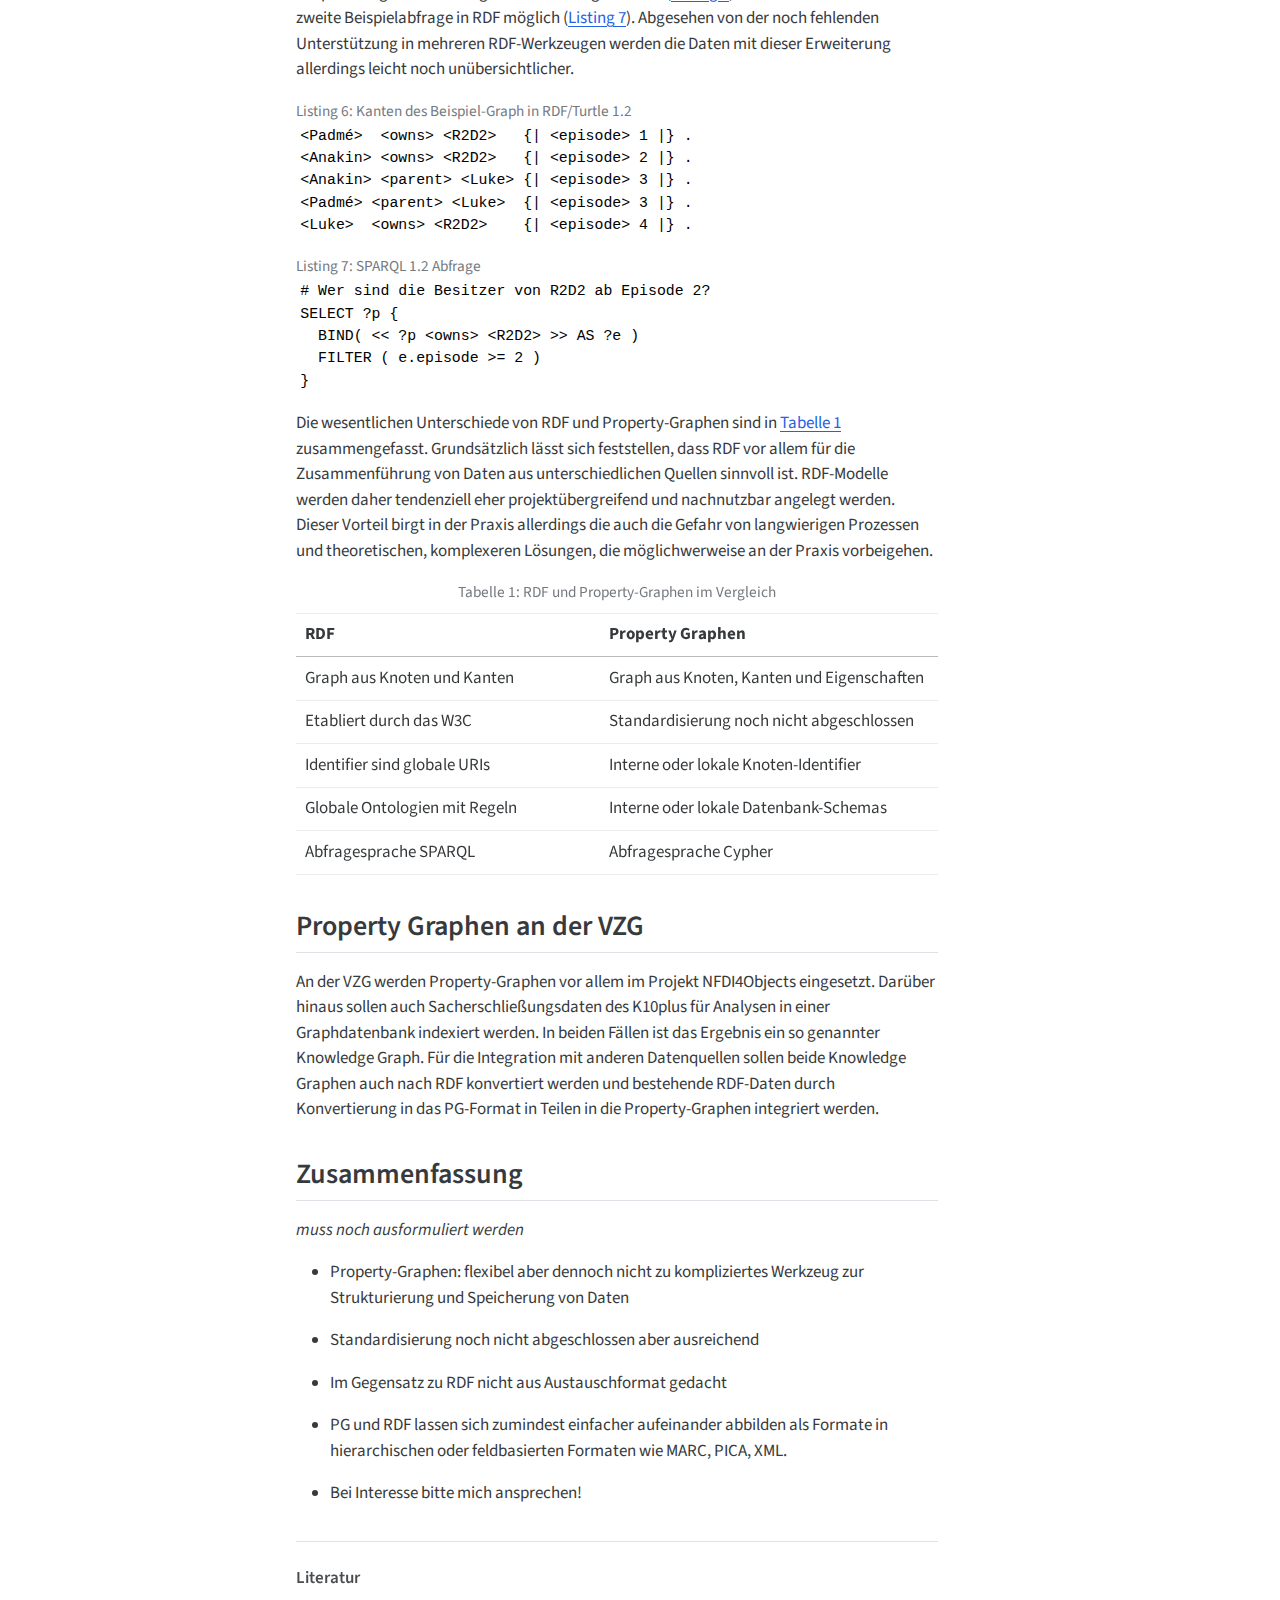
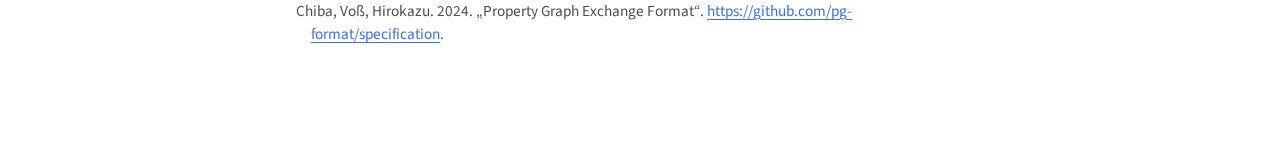
==== commit a84ef3d9: "Almost finished" ====
--- a/docs/index.html
+++ b/docs/index.html
@@ -20,7 +20,27 @@
   margin: 0 0.8em 0.2em -1em; /* quarto-specific, see https://github.com/quarto-dev/quarto-cli/issues/4556 */ 
   vertical-align: middle;
 }
-</style>
+/* CSS for citations */
+div.csl-bib-body { }
+div.csl-entry {
+  clear: both;
+  margin-bottom: 0em;
+}
+.hanging-indent div.csl-entry {
+  margin-left:2em;
+  text-indent:-2em;
+}
+div.csl-left-margin {
+  min-width:2em;
+  float:left;
+}
+div.csl-right-inline {
+  margin-left:2em;
+  padding-left:1em;
+}
+div.csl-indent {
+  margin-left: 2em;
+}</style>
 
 
 <script src="site_libs/clipboard/clipboard.min.js"></script>
@@ -33,14 +53,15 @@
 <script src="site_libs/bootstrap/bootstrap.min.js"></script>
 <link href="site_libs/bootstrap/bootstrap-icons.css" rel="stylesheet">
 <link href="site_libs/bootstrap/bootstrap.min.css" rel="stylesheet" id="quarto-bootstrap" data-mode="light">
-<script src="site_libs/quarto-contrib/glightbox/glightbox.min.js"></script>
-<link href="site_libs/quarto-contrib/glightbox/glightbox.min.css" rel="stylesheet">
-<link href="site_libs/quarto-contrib/glightbox/lightbox.css" rel="stylesheet">
+<script src="site_libs/quarto-diagram/mermaid.min.js"></script>
+<script src="site_libs/quarto-diagram/mermaid-init.js"></script>
+<link href="site_libs/quarto-diagram/mermaid.css" rel="stylesheet">
 
 
 <meta name="citation_title" content="Property-Graphen: eine kurze Einführung">
 <meta name="citation_author" content="Jakob Voß">
 <meta name="citation_language" content="de">
+<meta name="citation_reference" content="citation_title=Property Graph Exchange Format;,citation_author=Voß Chiba;,citation_publication_date=2024;,citation_cover_date=2024;,citation_year=2024;,citation_fulltext_html_url=https://github.com/pg-format/specification;">
 </head>
 
 <body>
@@ -76,7 +97,7 @@
               </div>
       </div>
       <div class="quarto-title-meta-column-end quarto-other-formats-target">
-      <div class="quarto-alternate-formats"><div class="quarto-title-meta-heading">Andere Formate</div><div class="quarto-title-meta-contents"><p><a href="index.docx"><i class="bi bi-file-word"></i>MS Word</a></p></div></div></div>
+      </div>
     </div>
 
 
@@ -90,12 +111,13 @@
    
   <ul>
   <li><a href="#beispiel" id="toc-beispiel" class="nav-link active" data-scroll-target="#beispiel">Beispiel</a></li>
-  <li><a href="#datenbanken" id="toc-datenbanken" class="nav-link" data-scroll-target="#datenbanken">Datenbanken</a></li>
+  <li><a href="#property-graph-datenbanken" id="toc-property-graph-datenbanken" class="nav-link" data-scroll-target="#property-graph-datenbanken">Property-Graph-Datenbanken</a></li>
+  <li><a href="#property-graph-exchange-format" id="toc-property-graph-exchange-format" class="nav-link" data-scroll-target="#property-graph-exchange-format">Property Graph Exchange Format</a></li>
   <li><a href="#vergleich-mit-rdf" id="toc-vergleich-mit-rdf" class="nav-link" data-scroll-target="#vergleich-mit-rdf">Vergleich mit RDF</a></li>
   <li><a href="#property-graphen-an-der-vzg" id="toc-property-graphen-an-der-vzg" class="nav-link" data-scroll-target="#property-graphen-an-der-vzg">Property Graphen an der VZG</a></li>
   <li><a href="#zusammenfassung" id="toc-zusammenfassung" class="nav-link" data-scroll-target="#zusammenfassung">Zusammenfassung</a></li>
   </ul>
-</nav>
+<div class="quarto-alternate-notebooks"><h2>Notebooks</h2><ul><li><a href="index-preview.html"><i class="bi bi-journal-code"></i>Article Notebook</a></li></ul></div></nav>
 </div>
 <div id="quarto-margin-sidebar" class="sidebar margin-sidebar">
 </div>
@@ -106,54 +128,50 @@
   
 
 
+<p><em>VORLÄUFIGER ARTIKEL-ENTWURF</em></p>
 <p>Zu den Tätigkeiten der Stabstelle Forschung und Entwicklung der VZG gehört auch das Ausprobieren und Evaluieren neuer Verfahren und Techniken. So kommt es dass ich mich seit Anfang 2024, angeregt durch einen Anwendungsfall im Projekt NFDI4Objects, verstärkt mit so genannten <strong>Property-Graphen</strong> zur Strukturierung und Verarbeitung von (Meta)daten beschäftige.</p>
-<p>Property-Graphen bilden ein Datenbankmodell, das unter die so genannten NoSQL-Datenbanken und noch spezieller unter die Graphdatenbanken fällt. Hierbei werden Daten nicht wie bei SQL in Form von Tabellen sondern in Form von Graphen aus Knoten gespeichert, die durch Kanten miteinander verbunden sind. Eine Besonderheit von Property-Graphen ist, dass sowohl Knoten als auch Kanten mit Eigenschaften versehen werden können.</p>
+<p>Property-Graphen (oft auch als Labeled Property Graphen bezeichnet) bilden ein Datenbankmodell, das unter die so genannten NoSQL-Datenbanken und noch spezieller unter die Graphdatenbanken fällt. Hierbei werden Daten nicht wie bei SQL in Form von Tabellen sondern in Form von Graphen aus Knoten gespeichert, die durch Kanten miteinander verbunden sind. Eine Besonderheit von Property-Graphen ist, dass sowohl Knoten als auch Kanten jeweils ein oder mehrere Labels haben und mit Eigenschaften versehen werden können.</p>
 <section id="beispiel" class="level2">
 <h2 class="anchored" data-anchor-id="beispiel">Beispiel</h2>
-<p>Zur Veranschaulichung soll folgende Sammlung einiger Charaktere, Beziehungen und Eigenschaften aus dem Star-Wars-Universum dienen: Padmé, Anakin und Luke sind Personen unterschiedlichen Geschlechts und R2D2 ist ein Roboter. In Episode I gehört R2D2 zu Padmé, die ihn in Episode II Anakin zu ihrer gemeinsamen Hochzeit schenkt, und in Episode IV gelangt der Roboter zu Luke, der in Episode III als Kind von Padmé und Anakin geboren wurde.</p>
-<p>Diese Informationen lassen sich in einem Property-Graphen mit Charakteren als Knoten und ihren Beziehungen als Kanten modellieren. <a href="#lst-pg" class="quarto-xref">Listing&nbsp;1</a> zeigt die Kodierung des Graphen im <strong>PG Format</strong>, das ich derzeit zusammen mit den Wissenschaftler Hirokazu Chiba, Ryota Yamanaka, und Shota Matsumoto als Austauschformat für Property-Graphen entwickle. In dem Beispiel entsprechen die Namen der Charaktere den Node-Identifiern und ihr Typ den Node-Labels . Das Geschlecht und die jeweilige Episode sind als Properties den Knoten und Kanten zugeordnet. Kanten haben ebenfalls ein Label mit der Beziehungsart und sie können gerichtet (<code>-&gt;</code>) oder ungerichtet (<code>--</code>) sein.</p>
-<div id="lst-pg" class="pg listing quarto-float">
-<figure class="quarto-float quarto-float-lst figure">
-<figcaption class="quarto-float-caption-top quarto-float-caption quarto-float-lst" id="lst-pg-caption-0ceaefa1-69ba-4598-a22c-09a6ac19f8ca">
-Listing&nbsp;1: Beispiel-Graph im PG Format
-</figcaption>
-<div aria-describedby="lst-pg-caption-0ceaefa1-69ba-4598-a22c-09a6ac19f8ca">
-<pre id="lst-pg" class="pg"><code># Knoten mit Knoten-Typ (Label) und Properties
-Padmé  :person  gender:female
-Anakin :person  gender:male                 
-Luke   :person  gender:male                 
-R2D2   :robot              
-   
-# Kanten mit Kanten-Typ (Label) und Properties
-Padmé  -&gt; R2D2   :owns      episode:1
-Padmé  -- Anakin :marriage  episode:2
-Anakin -&gt; R2D2   :owns      episode:2    
-Anakin -&gt; Luke   :parent    episode:3
-Padmé  -&gt; Luke   :parent    episode:3 
-Luke   -&gt; R2D2   :owns      episode:4</code></pre>
-</div>
-</figure>
-</div>
-<p>Der Graph kann auf verschiedene Weise gespeichert und visualisiert werden. <a href="#fig-image" class="quarto-xref">Abbildung&nbsp;1</a> zeigt eine mögliche Darstellung ohne Properties. Mit Knoten, Kanten mit Richtungen, Labels und Properties sind schon alle Elemente von Property-Graphen aufgezählt. Je nach konkretem Datenformat und Datenbanksystem können Labels und Properties auch mehrere Werte annehmen und verschiedene Datentypen annehmen.</p>
-<div id="fig-image" class="quarto-figure quarto-figure-center quarto-float anchored" data-fig-cap="Visualisierung des Beispiel-Graphen">
+<p>Zur Veranschaulichung soll folgende Sammlung einiger Charaktere, Beziehungen und Eigenschaften aus dem Star-Wars-Universum dienen: Padmé, Anakin und Luke sind Personen unterschiedlichen Geschlechts und R2D2 ist ein Roboter. In Episode 1 gehört R2D2 zu Padmé, die ihn in Episode 2 Anakin zu ihrer gemeinsamen Hochzeit schenkt, und in Episode 4 gelangt der Roboter zu Luke, der in Episode 3 als Kind von Padmé und Anakin geboren wurde.</p>
+<p>Diese Informationen lassen sich in einem Property-Graphen mit Charakteren als Knoten und ihren Beziehungen als Kanten modellieren. <a href="#fig-image" class="quarto-xref">Abbildung&nbsp;1</a> zeigt eine mögliche Visualisierung dieses Graphen. Darin sind Knoten-Identifier fett hervorgehoben, Labels kursiv und Eigenschaften in Festbreitenschriftart. Bis auf die Beziehung zwischen Padmé und Anakin sind alle Kanten gerichtet.</p>
+<div class="cell" data-layout-align="default">
+<div class="cell-output-display">
+<div id="fig-image" class="quarto-figure quarto-figure-center quarto-float anchored">
 <figure class="quarto-float quarto-float-fig figure">
 <div aria-describedby="fig-image-caption-0ceaefa1-69ba-4598-a22c-09a6ac19f8ca">
-<a href="star-wars-blitzboard.png" class="lightbox" data-glightbox="description: .lightbox-desc-1" data-gallery="quarto-lightbox-gallery-1"><img src="star-wars-blitzboard.png" id="fig-image" class="img-fluid figure-img" data-fig-cap="Visualisierung des Beispiel-Graphen"></a>
-</div>
-<figcaption class="quarto-float-caption-bottom quarto-float-caption quarto-float-fig quarto-uncaptioned" id="fig-image-caption-0ceaefa1-69ba-4598-a22c-09a6ac19f8ca">
-Abbildung&nbsp;1
-</figcaption>
-</figure>
-</div>
+<div>
+<pre class="mermaid mermaid-js" data-label="fig-image">flowchart LR
+   Padme["&lt;b&gt;Padmé&lt;/b&gt;&lt;br&gt;&lt;i&gt;person&lt;/i&gt;&lt;br&gt;&lt;tt&gt;gender:female&lt;/tt&gt;"]
+   Anakin["&lt;b&gt;Anakin&lt;/b&gt;&lt;br&gt;&lt;i&gt;person&lt;/i&gt;&lt;br&gt;&lt;tt&gt;gender:male&lt;/tt&gt;"]              
+   Luke["&lt;b&gt;Luke&lt;/b&gt;&lt;br&gt;&lt;i&gt;person&lt;/i&gt;&lt;br&gt;&lt;tt&gt;gender:male&lt;/tt&gt;"]
+   R2D2["&lt;b&gt;R2D2&lt;/b&gt;&lt;br&gt;&lt;i&gt;robot&lt;/i&gt;"]
+   Padme -- "&lt;i&gt;owns&lt;/i&gt;&lt;br&gt;&lt;tt&gt;episode:1&lt;/tt&gt;" --&gt; R2D2
+   Padme -- "&lt;i&gt;marriage&lt;i&gt;&lt;br&gt;&lt;tt&gt;episode:2&lt;/tt&gt;" --- Anakin
+   Anakin -- "&lt;i&gt;owns&lt;/i&gt;&lt;br&gt;&lt;tt&gt;episode:2&lt;/tt&gt;" --&gt; R2D2
+   Anakin -- "&lt;i&gt;child&lt;/i&gt;&lt;br&gt;&lt;tt&gt;episode:3&lt;/tt&gt;" --&gt; Luke
+   Padme -- "&lt;i&gt;child&lt;/i&gt;&lt;br&gt;&lt;tt&gt;episode:3&lt;/tt&gt;" --&gt; Luke      
+   Luke -- "&lt;i&gt;owns&lt;/i&gt;&lt;br&gt;&lt;tt&gt;episode:4&lt;/tt&gt;" --&gt; R2D2
+</pre>
+</div>
+</div>
+<figcaption class="quarto-float-caption-bottom quarto-float-caption quarto-float-fig" id="fig-image-caption-0ceaefa1-69ba-4598-a22c-09a6ac19f8ca">
+Abbildung&nbsp;1: Visualisierung des Beispiel-Graphen
+</figcaption>
+</figure>
+</div>
+</div>
+<a class="quarto-notebook-link" id="nblink-1" href="index-preview.html">Quelle: Article Notebook</a></div>
+<p>Mit Knoten, gerichteten und ungerichteten Kanten, Labels und Eigenschaften sind schon alle Elemente von Property-Graphen aufgezählt. Zur Kodierung dieser Graphen gibt es allerdings viele verschiedene Datenormate und Datenbanksysteme, die sich in Details wie den erlaubten Zeichen in Identifiern, der Wiederholbarkeit von Labels und Eigenschaften und in den möglichen Datentypen von Eigenschaftswerten (im Beispiel Zeichenkette für die Eigenschaft <code>gender</code> und Zahl für die Eigenschaft <code>episode</code>) unterscheiden. Im Folgenden werden zwei mögliche Kodierungen für Property-Graphen vorgestellt und anschließend auf Gemeinsamkeiten und Unterschiede zum RDF-Format eingegangen.</p>
 </section>
-<section id="datenbanken" class="level2">
-<h2 class="anchored" data-anchor-id="datenbanken">Datenbanken</h2>
-<p>Etabliert wurden Property-Graphen insbesondere durch das Datenbankmanagementsystem (DBMS) <a href="https://neo4j.com/">Neo4J</a>. Die Open-Source-Software war lange Marktführer in diesem Bereich und setze dort Standards wie die Abfragesprache Cypher (Siehe <a href="#lst-cypher" class="quarto-xref">Listing&nbsp;2</a> und <a href="#lst-match" class="quarto-xref">Listing&nbsp;3</a>), die inzwischen auch von anderen Anbietern unterstützt wird. Dazu zählen derzeit die Open-Source-Systeme <a href="https://kuzudb.com/">Kùzu</a>, <a href="https://memgraph.com/">Memgraph</a> und <a href="https://www.falkordb.com/">FalkorDB</a>, so dass wie bei Relationalen DBMS (RDBMS) die Gefahr für <a href="https://it-in-bibliotheken.de/management.html#vendor-lock-in">Vendor Lock-In</a> gering ist. Im letzten Update des SQL-Standard (SQL:2023) wurde zumdem unter dem Namen SQL/PGQ eine Teilmenge von Cypher als Abfragesprache für Property-Graphen in SQL-Datenbanken definiert, es ist also davon auszugehen, dass in Zukunft einige RDBMS Property-Graphen auch direkt unterstützen.</p>
-<p>Der Beispielgraph kann in Neo4J oder in einer damit kompatiblen Datenbank mit folgenden Cypher-Statements angelegt werden (<a href="#lst-cypher" class="quarto-xref">Listing&nbsp;2</a>). Da Knoten-Identifier in der Datenbank rein intern sind, sind die Namen zusätzlich als Property <code>name</code> angegeben. Außerdem unterstützt Cypher nur gerichtete Kanten, daher ist die Beziehung zwischen Padmé und Anakin weggelassen.</p>
+<section id="property-graph-datenbanken" class="level2">
+<h2 class="anchored" data-anchor-id="property-graph-datenbanken">Property-Graph-Datenbanken</h2>
+<p>Etabliert wurden Property-Graphen insbesondere durch das Datenbankmanagementsystem (DBMS) <a href="https://neo4j.com/">Neo4J</a>. Die Open-Source-Software war lange Marktführer in diesem Bereich und setze dort Standards wie die Abfragesprache <strong>Cypher</strong> (siehe <a href="#lst-cypher" class="quarto-xref">Listing&nbsp;1</a> und <a href="#lst-match" class="quarto-xref">Listing&nbsp;2</a>), die inzwischen auch von anderen Systemen unterstützt wird. Dazu zählen derzeit die Open-Source-DBMS <a href="https://kuzudb.com/">Kùzu</a>, <a href="https://memgraph.com/">Memgraph</a> und <a href="https://www.falkordb.com/">FalkorDB</a>, so dass wie bei Relationalen DBMS (RDBMS) die Gefahr für <a href="https://it-in-bibliotheken.de/management.html#vendor-lock-in">Vendor Lock-In</a> gering ist. Im letzten Update des SQL-Standard (SQL:2023) wurde zumdem unter dem Namen SQL/PGQ eine Teilmenge von Cypher als Abfragesprache für Property-Graphen in SQL-Datenbanken definiert. Es ist also davon auszugehen, dass in Zukunft weitere DBMS Property-Graphen und Cypher unterstützen.</p>
+<p>Der Beispielgraph kann in Neo4J oder in einer damit kompatiblen Datenbank mit folgenden Cypher-Statements angelegt werden (<a href="#lst-cypher" class="quarto-xref">Listing&nbsp;1</a>). Da Knoten-Identifier in der Datenbank rein intern sind, sind die Namen zusätzlich als Eigenschaft <code>name</code> angegeben. Außerdem unterstützt Cypher nur gerichtete Kanten, daher ist die Beziehung zwischen Padmé und Anakin weggelassen.</p>
 <div id="lst-cypher" class="cypher listing quarto-float">
 <figure class="quarto-float quarto-float-lst figure">
 <figcaption class="quarto-float-caption-top quarto-float-caption quarto-float-lst" id="lst-cypher-caption-0ceaefa1-69ba-4598-a22c-09a6ac19f8ca">
-Listing&nbsp;2: Beispiel-Graph als Cypher-Statements
+Listing&nbsp;1: Beispiel-Graph mit Cypher-Statements
 </figcaption>
 <div aria-describedby="lst-cypher-caption-0ceaefa1-69ba-4598-a22c-09a6ac19f8ca">
 <pre id="lst-cypher" class="cypher"><code>CREATE (Anakin:person {gender:"male", name:"Anakin"})
@@ -162,21 +180,21 @@
 CREATE (R2D2:robot {name:"R2D2"})
 CREATE (Padmé)-[:owns {episode:1}]-&gt;(R2D2)
 CREATE (Anakin)-[:owns {episode:2}]-&gt;(R2D2)
-CREATE (Anakin)-[:parent {episode:3}]-&gt;(Luke)
-CREATE (Padmé)-[:parent {episode:3}]-&gt;(Luke)
+CREATE (Anakin)-[:child {episode:3}]-&gt;(Luke)
+CREATE (Padmé)-[:child {episode:3}]-&gt;(Luke)
 CREATE (Luke)-[:owns {episode:4}]-&gt;(R2D2)</code></pre>
 </div>
 </figure>
 </div>
-<p>Nun können die Daten mit Cypher-Abfragen ausgewertet werden (<a href="#lst-match" class="quarto-xref">Listing&nbsp;3</a>):</p>
+<p>Nun können die Daten mit Cypher-Abfragen ausgewertet werden (<a href="#lst-match" class="quarto-xref">Listing&nbsp;2</a>):</p>
 <div id="lst-match" class="cypher listing quarto-float">
 <figure class="quarto-float quarto-float-lst figure">
 <figcaption class="quarto-float-caption-top quarto-float-caption quarto-float-lst" id="lst-match-caption-0ceaefa1-69ba-4598-a22c-09a6ac19f8ca">
-Listing&nbsp;3: Abfragen in Cypher-Syntax
+Listing&nbsp;2: Abfragen in Cypher-Syntax
 </figcaption>
 <div aria-describedby="lst-match-caption-0ceaefa1-69ba-4598-a22c-09a6ac19f8ca">
 <pre id="lst-match" class="cypher"><code># Wer sind die Eltern der Person mit dem Namen Luke?
-MATCH (p)-[:parent]-&gt;(:person {name:"Luke"}) RETURN p
+MATCH (p)-[:child]-&gt;(:person {name:"Luke"}) RETURN p
 
 # Wie heißen die Besitzer von R2D2 ab Episode 2?
 MATCH (p)-[e:owns]-&gt;({name:"R2D2"}) WHERE e.episode &gt;= 2 RETURN p.name</code></pre>
@@ -184,44 +202,194 @@
 </figure>
 </div>
 <p>Wie bei allen Datenbanken können die Abfrageergebnisse natürlich nur so gut sein wie die Datenbasis: so würde eine Frage nach den Kindern von Anakin nur Luke ergeben, weil seine Zwillingsschwester Leia im Beispiel-Graph fehlt. Grundsätzlich stellt die Modellierung von Property-Graphen aber ein leistungsfähiges und flexibels Werkzeug vor allem für semi-strukturierte und verknüpfte Daten da. Im Projekt NFDI4Objects haben wir uns deshalb dazu entschieden die Zusammenführung heterogener Daten aus verschiedenene Quellen in einem Property-Graphen durchzuführen.</p>
+</section>
+<section id="property-graph-exchange-format" class="level2">
+<h2 class="anchored" data-anchor-id="property-graph-exchange-format">Property Graph Exchange Format</h2>
+<p>Während die Standardisierung der Datenbanksprache Cypher relativ weit fortgeschritten ist, gibt es noch kein etabliertes Dateiformat zum Austausch von Property-Graphen. Zusammen mit den Wissenschaftlern Hirokazu Chiba, Ryota Yamanaka und Shota Matsumoto entwickele ich deshalb das Property Graph Exchange Format <span class="citation" data-cites="pgspec">(<a href="#ref-pgspec" role="doc-biblioref">Chiba 2024</a>)</span>. <a href="#lst-pg" class="quarto-xref">Listing&nbsp;3</a> zeigt die Kodierung des vollständigen Beispiel-Graphen im <strong>PG-Format</strong>.</p>
+<div id="lst-pg" class="pg listing quarto-float">
+<figure class="quarto-float quarto-float-lst figure">
+<figcaption class="quarto-float-caption-top quarto-float-caption quarto-float-lst" id="lst-pg-caption-0ceaefa1-69ba-4598-a22c-09a6ac19f8ca">
+Listing&nbsp;3: Beispiel-Graph im PG Format
+</figcaption>
+<div aria-describedby="lst-pg-caption-0ceaefa1-69ba-4598-a22c-09a6ac19f8ca">
+<pre id="lst-pg" class="pg"><code># Knoten mit Knoten-Typ (Label) und Eigenschaften
+Padmé  :person  gender:female
+Anakin :person  gender:male                 
+Luke   :person  gender:male                 
+R2D2   :robot              
+   
+# Kanten mit Kanten-Typ (Label) und Eigenschaften
+Padmé  -&gt; R2D2   :owns      episode:1
+Padmé  -- Anakin :marriage  episode:2
+Anakin -&gt; R2D2   :owns      episode:2    
+Anakin -&gt; Luke   :child     episode:3
+Padmé  -&gt; Luke   :child     episode:3 
+Luke   -&gt; R2D2   :owns      episode:4</code></pre>
+</div>
+</figure>
+</div>
+<p>Die Standardisierung beinhaltet äquivalente Kodierungen in JSON (PG-JSON und PG-JSONL) und wird durch die Implementierung der Programmbibliothek <a href="https://www.npmjs.com/package/pgraphs">pgraphs</a> zur Konvertierung zwischen verschiedenen Graph-Formaten und Datenbanksystemen begleitet. So wurde der Beispielgraph in Neo4J in <a href="#lst-cypher" class="quarto-xref">Listing&nbsp;1</a> automatisch mit dem Aufruf <code>pgraph -t cypher -i name star-wars.pg</code> aus <a href="#lst-pg" class="quarto-xref">Listing&nbsp;3</a> erzeugt.</p>
 </section>
 <section id="vergleich-mit-rdf" class="level2">
 <h2 class="anchored" data-anchor-id="vergleich-mit-rdf">Vergleich mit RDF</h2>
-<p>Zu den Graphdatenbanken gehören neben Property Graphen auch die RDF-Datenbanken, in denen Daten nach dem RDF-Datenmodell gespeichert werden können.</p>
-<ul>
-<li>Triples</li>
-<li>Können integriert werden</li>
-<li>Benötigen Ontologien</li>
-</ul>
-<p>Vor- und Nachteile von Property Graphen im Vergleich zu RDF:</p>
-<ul>
-<li>Flexibler: keine Ontologien notwendig</li>
-<li>Abfragesprache Cypher etwas einfacher als SPARQL</li>
-<li>Nicht so einfach mit externen Daten integriertbar</li>
-</ul>
-<p>Fazit: Beides hat seinen Einsatzzweck.</p>
+<p>Zu den Graphdatenbanken gehören auch die so genannten <strong>Triple-Stores</strong>, in denen Daten dem RDF-Datenmodell nach gespeichert werden. Da RDF und die damit verbundenen Konzepte von Linked Data und Semantic bereits seit Jahrzehnten propagiert werden, ist die Frage berechtigt, ob nicht mal wieder mit Property-Graphen als neuem Trend das Rad neu erfunden wird. Tatsächlich sind RDF und Property Graphen aus unterschiedlicher Motivation heraus entstanden und haben daher verschiedene Schwerpunkte und Einsatzzwecke.</p>
+<p>RDF ist grundsätzlich ein Austauschformat zum Publizieren und Zusammenführen von Daten. Grundstein bilden dabei die übergreifend nutzbaren URIs zur weltweit eindeutigen Identifizierung von Konzepten. Bei Property-Graphen geht es dagegen primär um die effiziente Speicherung und Auswertung von vernetzen Daten in einer abgeschlossenen Datenbank.</p>
+<p>Rein formal bestehen Daten auch im RDF-Modell aus Knoten und Kanten, wobei Knoten als “Ressourcen” und Kanten als “Triples” bezeichnet werden. Eine Entsprechung zu Eigenschaften gibt es in aber RDF nicht, Knoten haben keine Knoten-Label und Kanten-Label werden “Properties” genannt. Die Rolle der fehlenden Knoten-Label und Knoten-Eigenschaften übernehmen in RDF zusätzliche Kanten (die sich allerdings nicht von “normalen” Kanten unterscheiden lassen). <a href="#lst-ttl" class="quarto-xref">Listing&nbsp;4</a> zeigt den Beispiel-Graphen in RDF-Turtle-Syntax und <a href="#lst-sparql" class="quarto-xref">Listing&nbsp;5</a> die Entsprechung der ersten Cypher-Abfrage aus <a href="#lst-match" class="quarto-xref">Listing&nbsp;2</a> in der RDF-eigenen Abfragesprache SPARQL. Obwohl der RDF-Graph (<a href="#fig-rdf-image" class="quarto-xref">Abbildung&nbsp;2</a>) weniger Informationen enthält ist er im Vergleich zu <a href="#fig-image" class="quarto-xref">Abbildung&nbsp;1</a> etwas unübersichtlicher.</p>
+<div id="lst-ttl" class="ttlr listing quarto-float">
+<figure class="quarto-float quarto-float-lst figure">
+<figcaption class="quarto-float-caption-top quarto-float-caption quarto-float-lst" id="lst-ttl-caption-0ceaefa1-69ba-4598-a22c-09a6ac19f8ca">
+Listing&nbsp;4: Beispiel-Graph in RDF/Turtle (ohne Kanten-Eigenschaften)
+</figcaption>
+<div aria-describedby="lst-ttl-caption-0ceaefa1-69ba-4598-a22c-09a6ac19f8ca">
+<pre id="lst-ttl" class="ttlr"><code>&lt;Padmé&gt;  a &lt;person&gt; ; &lt;gender&gt; "female" .
+&lt;Anakin&gt; a &lt;person&gt; ; &lt;gender&gt; "male" .
+&lt;Luke&gt;   a &lt;person&gt; ; &lt;gender&gt; "male" .
+&lt;R2D2&gt;   a &lt;robot&gt; .
+
+&lt;Padmé&gt;  &lt;owns&gt; &lt;R2D2&gt; .
+&lt;Anakin&gt; &lt;owns&gt; &lt;R2D2&gt; .
+&lt;Anakin&gt; &lt;child&gt; &lt;Luke&gt; .
+&lt;Padmé&gt; &lt;child&gt; &lt;Luke&gt; .
+&lt;Luke&gt;  &lt;owns&gt; &lt;R2D2&gt; .</code></pre>
+</div>
+</figure>
+</div>
+<div id="lst-sparql" class="sparql listing quarto-float">
+<figure class="quarto-float quarto-float-lst figure">
+<figcaption class="quarto-float-caption-top quarto-float-caption quarto-float-lst" id="lst-sparql-caption-0ceaefa1-69ba-4598-a22c-09a6ac19f8ca">
+Listing&nbsp;5: SPARQL-Abfrage
+</figcaption>
+<div aria-describedby="lst-sparql-caption-0ceaefa1-69ba-4598-a22c-09a6ac19f8ca">
+<pre id="lst-sparql" class="sparql"><code># Wer sind die Eltern der Person Luke?
+SELECT ?p { ?p &lt;child&gt; &lt;Luke&gt; . &lt;Luke&gt; a &lt;person&gt; }</code></pre>
+</div>
+</figure>
+</div>
+<div class="cell" data-layout-align="default">
+<div class="cell-output-display">
+<div id="fig-rdf-image" class="quarto-figure quarto-figure-center quarto-float anchored">
+<figure class="quarto-float quarto-float-fig figure">
+<div aria-describedby="fig-rdf-image-caption-0ceaefa1-69ba-4598-a22c-09a6ac19f8ca">
+<div>
+<pre class="mermaid mermaid-js" data-label="fig-rdf-image">flowchart LR
+   male([male])
+   female([female])
+   Padmé -- a --&gt; person
+   Anakin -- a --&gt; person
+   R2D2 -- a --&gt; robot 
+   Padmé -- owns --&gt; R2D2
+   Anakin -- owns --&gt; R2D2
+   Anakin -- child --&gt; Luke
+   Padmé -- child --&gt; Luke
+   Padmé -- gender --&gt; female
+   Luke -- gender --&gt; male
+   Anakin -- gender --&gt; male
+</pre>
+</div>
+</div>
+<figcaption class="quarto-float-caption-bottom quarto-float-caption quarto-float-fig" id="fig-rdf-image-caption-0ceaefa1-69ba-4598-a22c-09a6ac19f8ca">
+Abbildung&nbsp;2: Visualisierung des Beispiel-Graphen in RDF
+</figcaption>
+</figure>
+</div>
+</div>
+<a class="quarto-notebook-link" id="nblink-2" href="index-preview.html">Quelle: Article Notebook</a></div>
+<p>Unter dem Namen RDF 1.2 (auch RDF-star) wird derzeit eine Erweiterung von standardisiert, mit der RDF-Triple mit weiteren Tripeln angereichtert werden können, so dass auch eine Ensprechung zu Kanten-Eigenschaften möglich wäre (<a href="#lst-ttl2" class="quarto-xref">Listing&nbsp;6</a>). So wäre dann auch die zweite Beispielabfrage in RDF möglich (<a href="#lst-sparql2" class="quarto-xref">Listing&nbsp;7</a>). Abgesehen von der noch fehlenden Unterstützung in mehreren RDF-Werkzeugen werden die Daten mit dieser Erweiterung allerdings leicht noch unübersichtlicher.</p>
+<div id="lst-ttl2" class="ttlr listing quarto-float">
+<figure class="quarto-float quarto-float-lst figure">
+<figcaption class="quarto-float-caption-top quarto-float-caption quarto-float-lst" id="lst-ttl2-caption-0ceaefa1-69ba-4598-a22c-09a6ac19f8ca">
+Listing&nbsp;6: Kanten des Beispiel-Graph in RDF/Turtle 1.2
+</figcaption>
+<div aria-describedby="lst-ttl2-caption-0ceaefa1-69ba-4598-a22c-09a6ac19f8ca">
+<pre id="lst-ttl2" class="ttlr"><code>&lt;Padmé&gt;  &lt;owns&gt; &lt;R2D2&gt;   {| &lt;episode&gt; 1 |} .
+&lt;Anakin&gt; &lt;owns&gt; &lt;R2D2&gt;   {| &lt;episode&gt; 2 |} .   
+&lt;Anakin&gt; &lt;parent&gt; &lt;Luke&gt; {| &lt;episode&gt; 3 |} .
+&lt;Padmé&gt; &lt;parent&gt; &lt;Luke&gt;  {| &lt;episode&gt; 3 |} .
+&lt;Luke&gt;  &lt;owns&gt; &lt;R2D2&gt;    {| &lt;episode&gt; 4 |} .</code></pre>
+</div>
+</figure>
+</div>
+<div id="lst-sparql2" class="sparql listing quarto-float">
+<figure class="quarto-float quarto-float-lst figure">
+<figcaption class="quarto-float-caption-top quarto-float-caption quarto-float-lst" id="lst-sparql2-caption-0ceaefa1-69ba-4598-a22c-09a6ac19f8ca">
+Listing&nbsp;7: SPARQL 1.2 Abfrage
+</figcaption>
+<div aria-describedby="lst-sparql2-caption-0ceaefa1-69ba-4598-a22c-09a6ac19f8ca">
+<pre id="lst-sparql2" class="sparql"><code># Wer sind die Besitzer von R2D2 ab Episode 2?
+SELECT ?p {  
+  BIND( &lt;&lt; ?p &lt;owns&gt; &lt;R2D2&gt; &gt;&gt; AS ?e )
+  FILTER ( e.episode &gt;= 2 )
+}</code></pre>
+</div>
+</figure>
+</div>
+<p>Die wesentlichen Unterschiede von RDF und Property-Graphen sind in <a href="#tbl-rdf-pg" class="quarto-xref">Tabelle&nbsp;1</a> zusammengefasst. Grundsätzlich lässt sich feststellen, dass RDF vor allem für die Zusammenführung von Daten aus unterschiedlichen Quellen sinnvoll ist. RDF-Modelle werden daher tendenziell eher projektübergreifend und nachnutzbar angelegt werden. Dieser Vorteil birgt in der Praxis allerdings die auch die Gefahr von langwierigen Prozessen und theoretischen, komplexeren Lösungen, die möglichwerweise an der Praxis vorbeigehen.</p>
+<div id="tbl-rdf-pg" class="quarto-float anchored">
+<figure class="quarto-float quarto-float-tbl figure">
+<figcaption class="quarto-float-caption-top quarto-float-caption quarto-float-tbl" id="tbl-rdf-pg-caption-0ceaefa1-69ba-4598-a22c-09a6ac19f8ca">
+Tabelle&nbsp;1: RDF und Property-Graphen im Vergleich
+</figcaption>
+<div aria-describedby="tbl-rdf-pg-caption-0ceaefa1-69ba-4598-a22c-09a6ac19f8ca">
+<table class="table">
+<colgroup>
+<col style="width: 47%">
+<col style="width: 52%">
+</colgroup>
+<thead>
+<tr class="header">
+<th>RDF</th>
+<th>Property Graphen</th>
+</tr>
+</thead>
+<tbody>
+<tr class="odd">
+<td>Graph aus Knoten und Kanten</td>
+<td>Graph aus Knoten, Kanten und Eigenschaften</td>
+</tr>
+<tr class="even">
+<td>Etabliert durch das W3C</td>
+<td>Standardisierung noch nicht abgeschlossen</td>
+</tr>
+<tr class="odd">
+<td>Identifier sind globale URIs</td>
+<td>Interne oder lokale Knoten-Identifier</td>
+</tr>
+<tr class="even">
+<td>Globale Ontologien mit Regeln</td>
+<td>Interne oder lokale Datenbank-Schemas</td>
+</tr>
+<tr class="odd">
+<td>Abfragesprache SPARQL</td>
+<td>Abfragesprache Cypher</td>
+</tr>
+</tbody>
+</table>
+</div>
+</figure>
+</div>
 </section>
 <section id="property-graphen-an-der-vzg" class="level2">
 <h2 class="anchored" data-anchor-id="property-graphen-an-der-vzg">Property Graphen an der VZG</h2>
-<ul>
-<li>NFDI4Objects</li>
-<li>PG format</li>
-<li>pgraphs: Werkzeug zur Konvertierun</li>
-</ul>
+<p>An der VZG werden Property-Graphen vor allem im Projekt NFDI4Objects eingesetzt. Darüber hinaus sollen auch Sacherschließungsdaten des K10plus für Analysen in einer Graphdatenbank indexiert werden. In beiden Fällen ist das Ergebnis ein so genannter Knowledge Graph. Für die Integration mit anderen Datenquellen sollen beide Knowledge Graphen auch nach RDF konvertiert werden und bestehende RDF-Daten durch Konvertierung in das PG-Format in Teilen in die Property-Graphen integriert werden.</p>
 </section>
 <section id="zusammenfassung" class="level2">
 <h2 class="anchored" data-anchor-id="zusammenfassung">Zusammenfassung</h2>
+<p><em>muss noch ausformuliert werden</em></p>
 <ul>
-<li>Flexibler als RDF</li>
-<li>Standardisierung in SQL. Bisher Oracle</li>
-<li>Abfragesprache Cypher</li>
+<li><p>Property-Graphen: flexibel aber dennoch nicht zu kompliziertes Werkzeug zur Strukturierung und Speicherung von Daten</p></li>
+<li><p>Standardisierung noch nicht abgeschlossen aber ausreichend</p></li>
+<li><p>Im Gegensatz zu RDF nicht aus Austauschformat gedacht</p></li>
+<li><p>PG und RDF lassen sich zumindest einfacher aufeinander abbilden als Formate in hierarchischen oder feldbasierten Formaten wie MARC, PICA, XML.</p></li>
+<li><p>Bei Interesse bitte mich ansprechen!</p></li>
 </ul>
-<div class="hidden" aria-hidden="true">
-<span class="glightbox-desc lightbox-desc-1">Abbildung&nbsp;1: </span>
-</div>
+
 </section>
 
-</main>
+<div id="quarto-appendix" class="default"><section class="quarto-appendix-contents" role="doc-bibliography" id="quarto-bibliography"><h2 class="anchored quarto-appendix-heading">Literatur</h2><div id="refs" class="references csl-bib-body hanging-indent" data-entry-spacing="0" role="list">
+<div id="ref-pgspec" class="csl-entry" role="listitem">
+Chiba, Voß, Hirokazu. 2024. <span>„Property Graph Exchange Format“</span>. <a href="https://github.com/pg-format/specification">https://github.com/pg-format/specification</a>.
+</div>
+</div></section></div></main>
 <!-- /main column -->
 <script id="quarto-html-after-body" type="application/javascript">
 window.document.addEventListener("DOMContentLoaded", function (event) {
@@ -633,31 +801,6 @@
 });
 </script>
 </div> <!-- /content -->
-<script>var lightboxQuarto = GLightbox({"closeEffect":"zoom","loop":false,"descPosition":"bottom","selector":".lightbox","openEffect":"zoom"});
-window.onload = () => {
-  lightboxQuarto.on('slide_before_load', (data) => {
-    const { slideIndex, slideNode, slideConfig, player, trigger } = data;
-    const href = trigger.getAttribute('href');
-    if (href !== null) {
-      const imgEl = window.document.querySelector(`a[href="${href}"] img`);
-      if (imgEl !== null) {
-        const srcAttr = imgEl.getAttribute("src");
-        if (srcAttr && srcAttr.startsWith("data:")) {
-          slideConfig.href = srcAttr;
-        }
-      }
-    } 
-  });
-
-  lightboxQuarto.on('slide_after_load', (data) => {
-    const { slideIndex, slideNode, slideConfig, player, trigger } = data;
-    if (window.Quarto?.typesetMath) {
-      window.Quarto.typesetMath(slideNode);
-    }
-  });
-
-};
-          </script>
 
 
 
--- a/docs/site_libs/quarto-diagram/mermaid.css
+++ b/docs/site_libs/quarto-diagram/mermaid.css
@@ -0,0 +1,13 @@
+.mermaidTooltip {
+  position: absolute;
+  text-align: center;
+  max-width: 200px;
+  padding: 2px;
+  font-family: "trebuchet ms", verdana, arial;
+  font-size: 12px;
+  background: #ffffde;
+  border: 1px solid #aaaa33;
+  border-radius: 2px;
+  pointer-events: none;
+  z-index: 1000;
+}
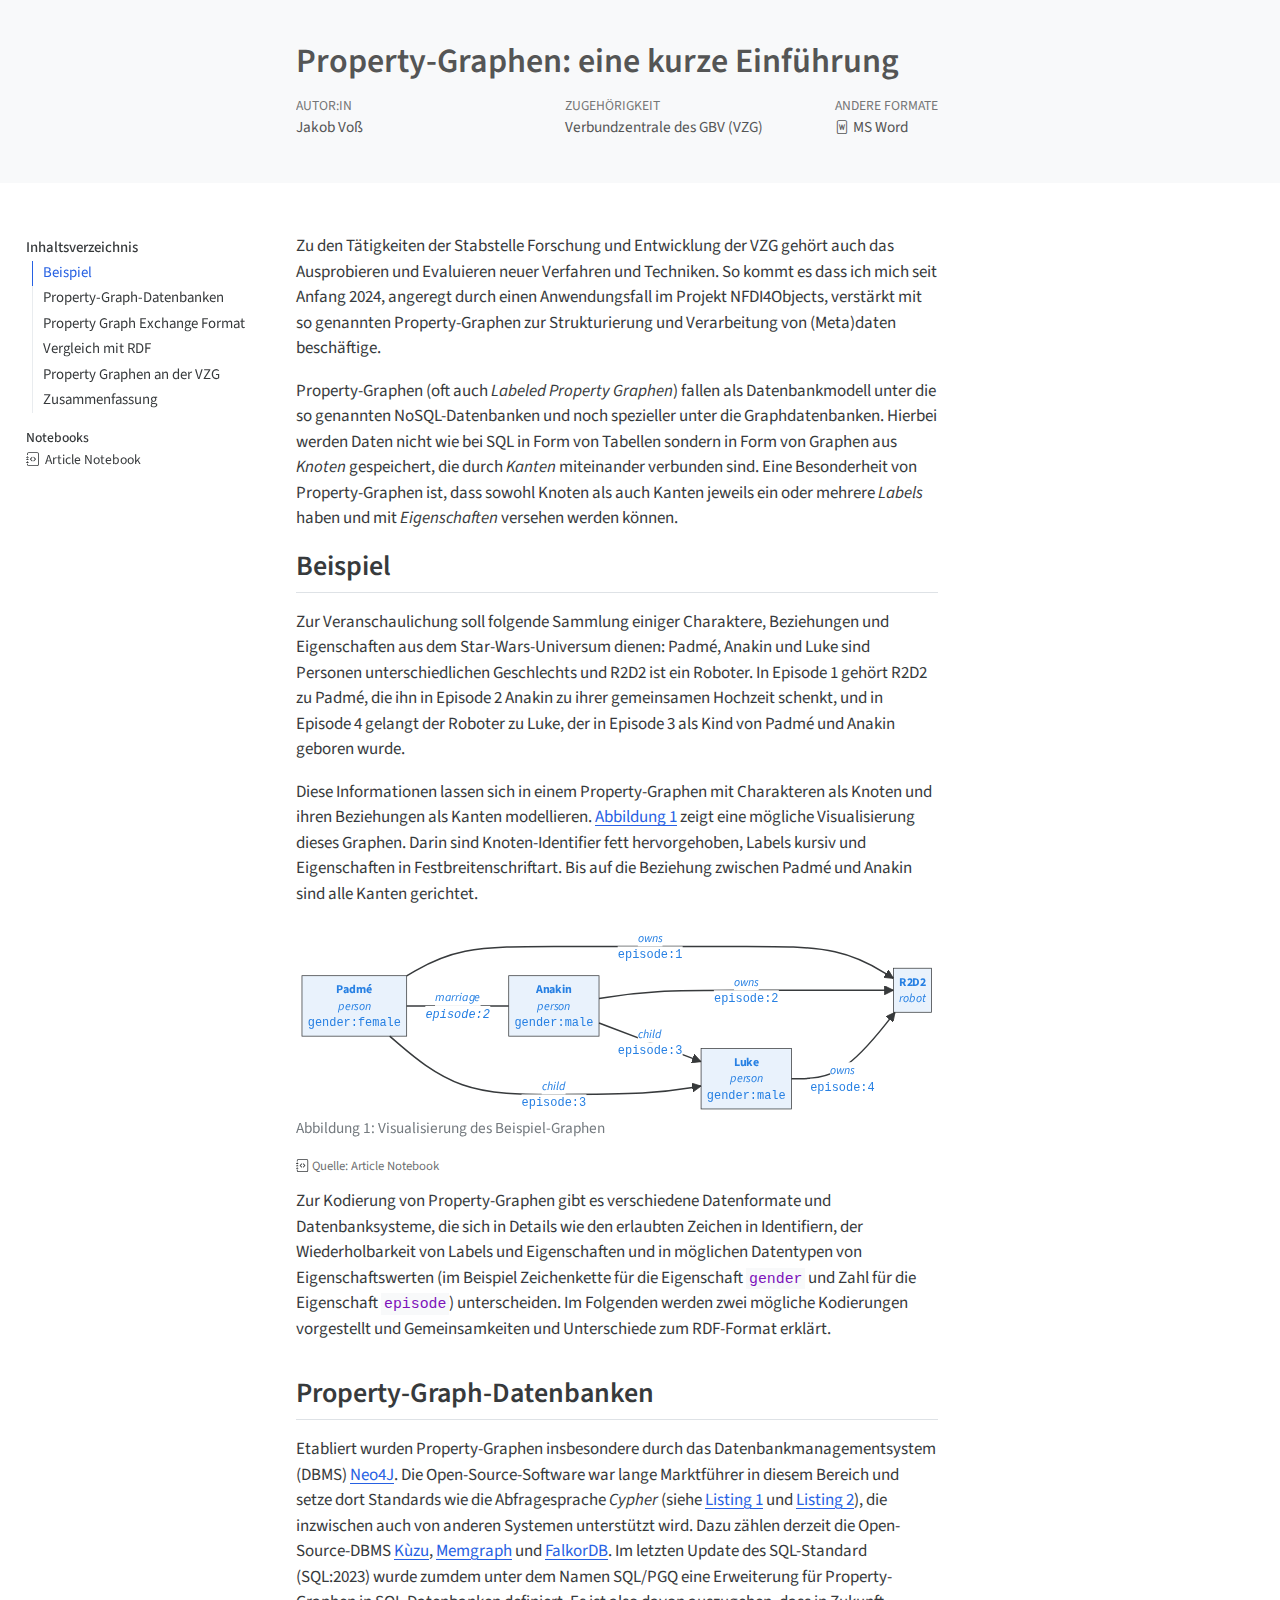
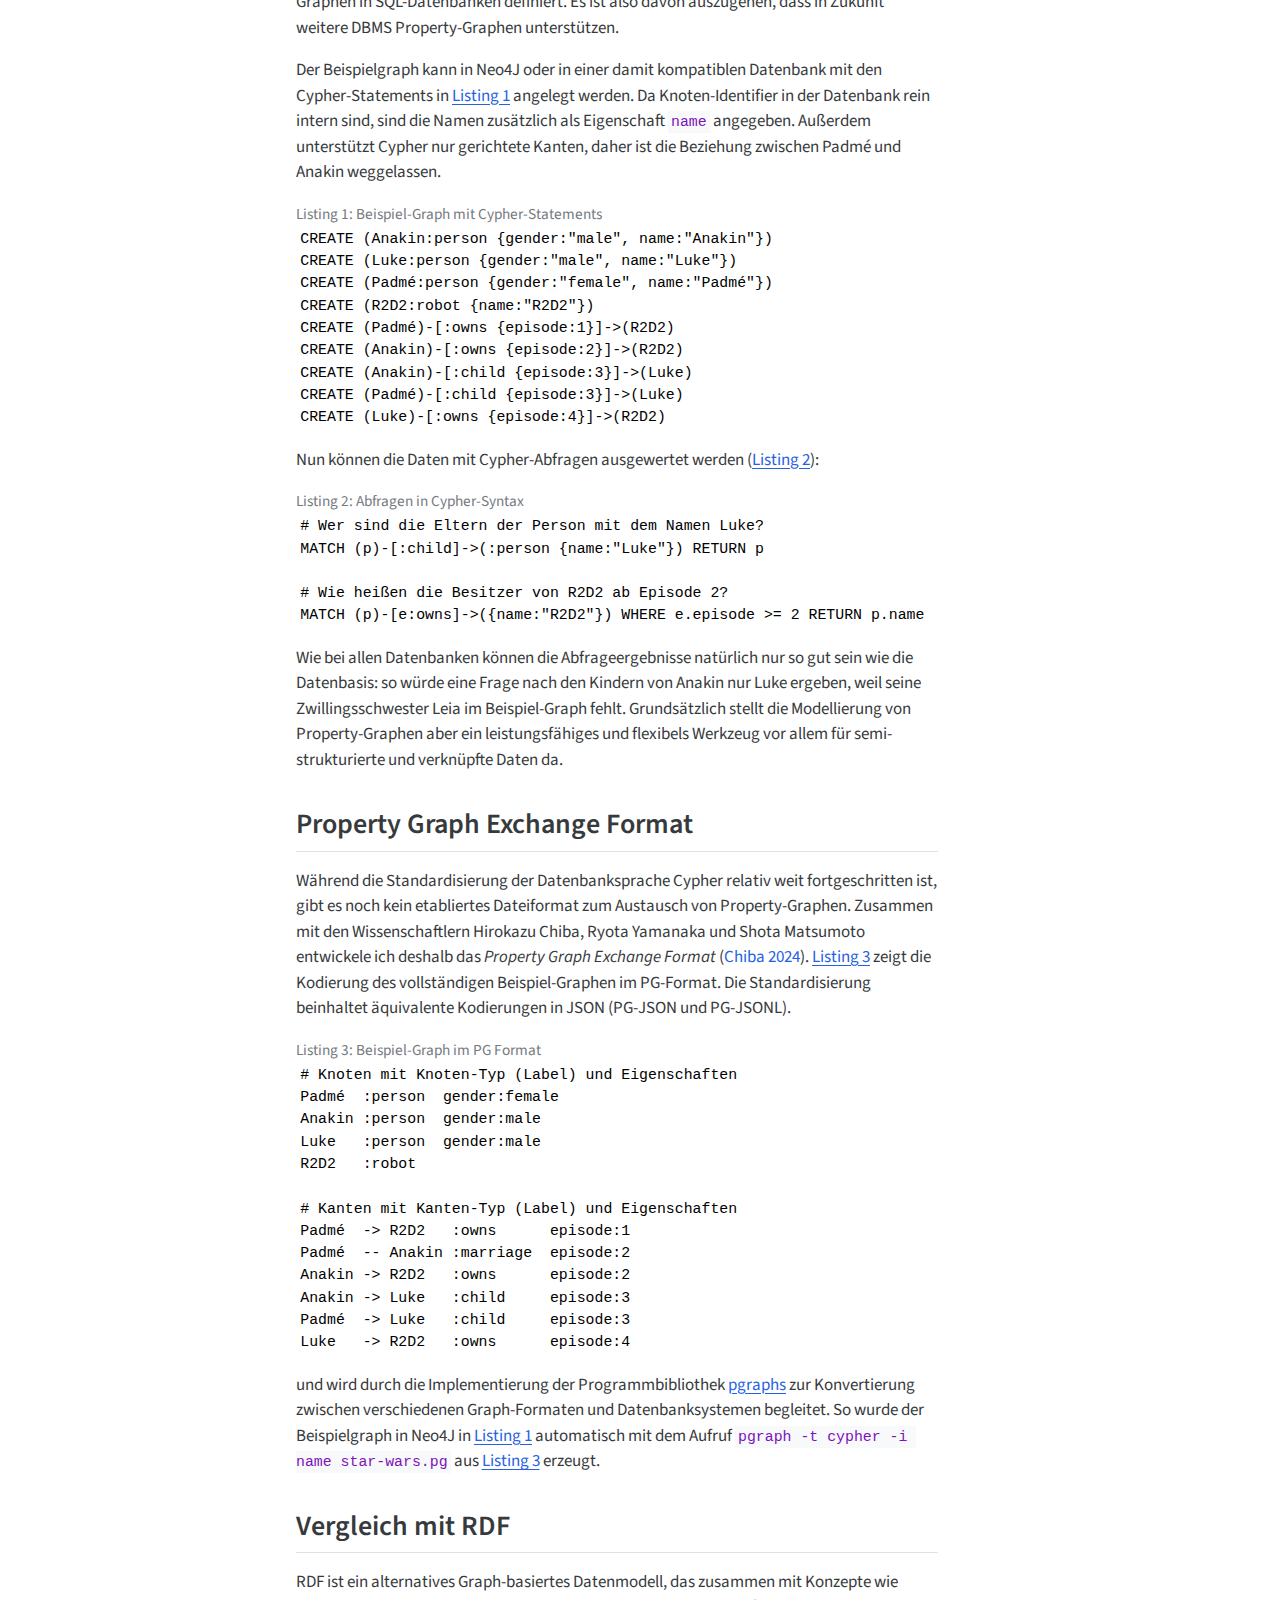
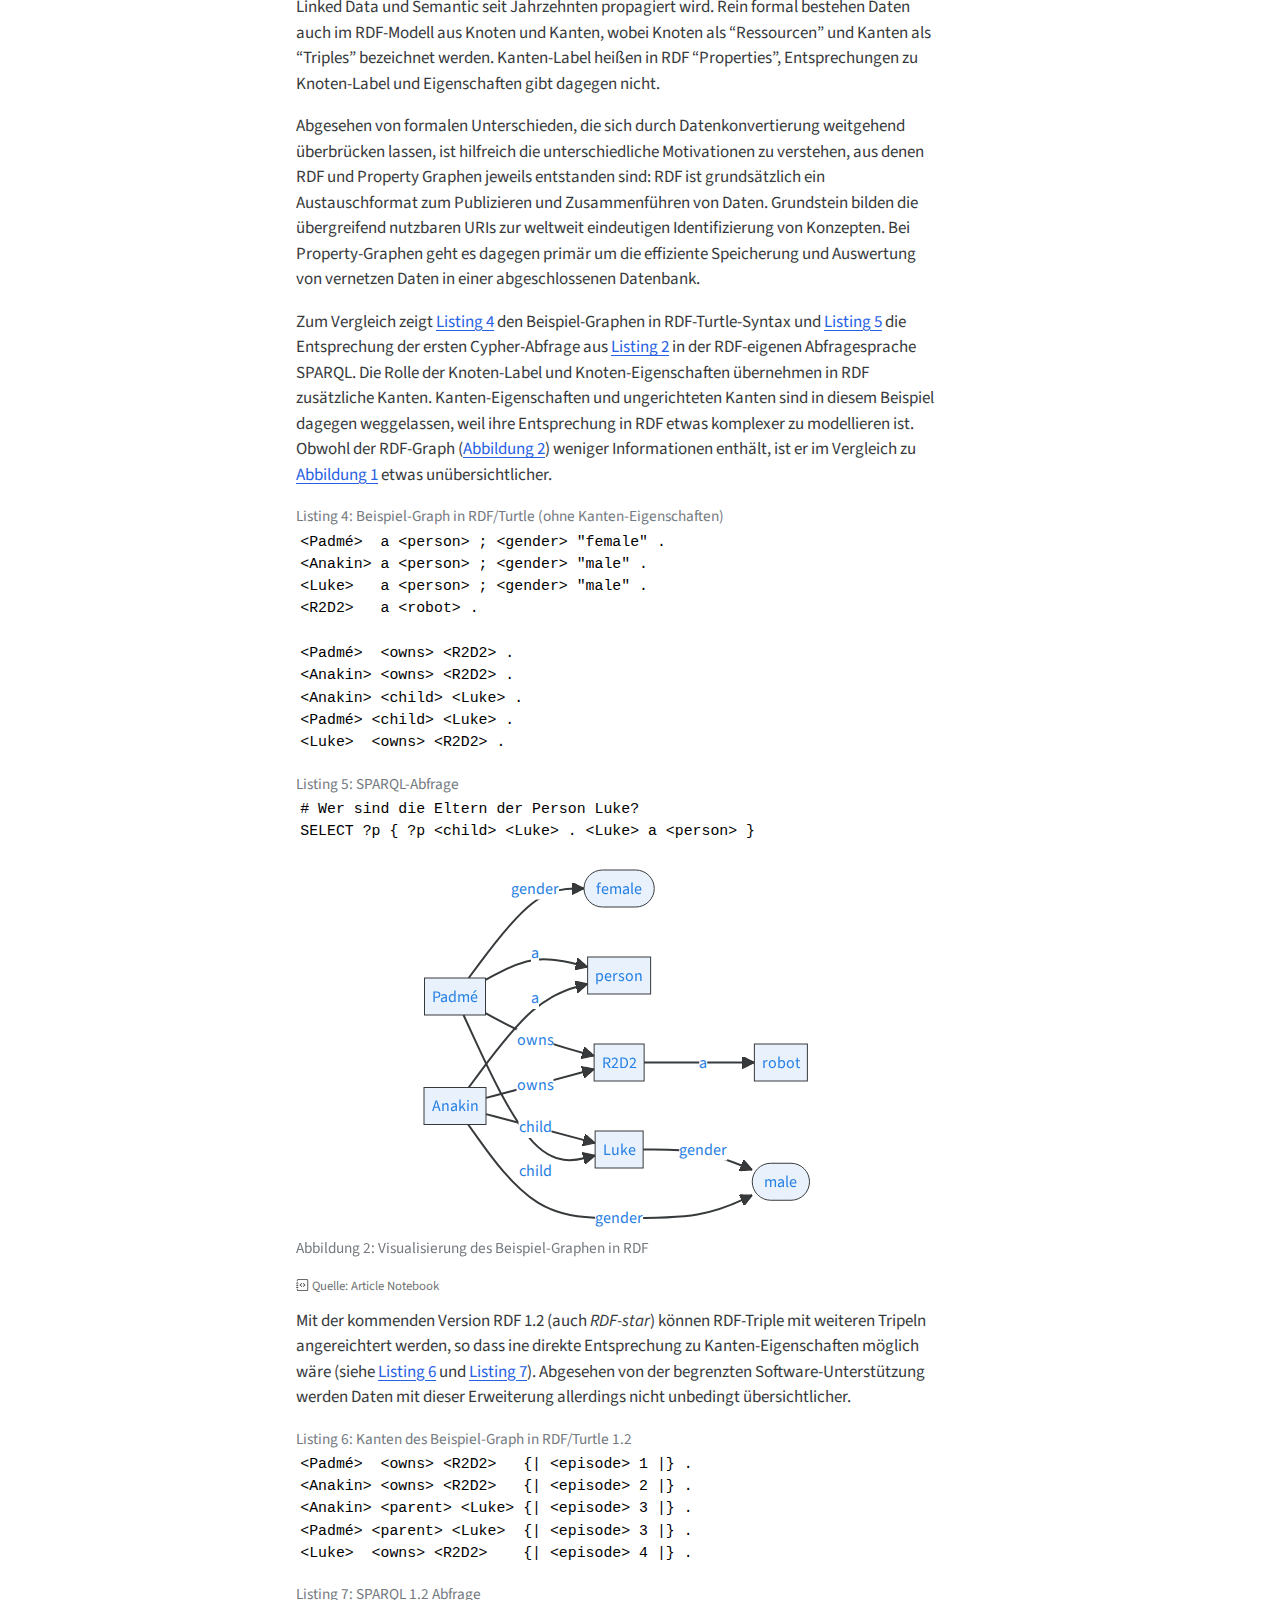
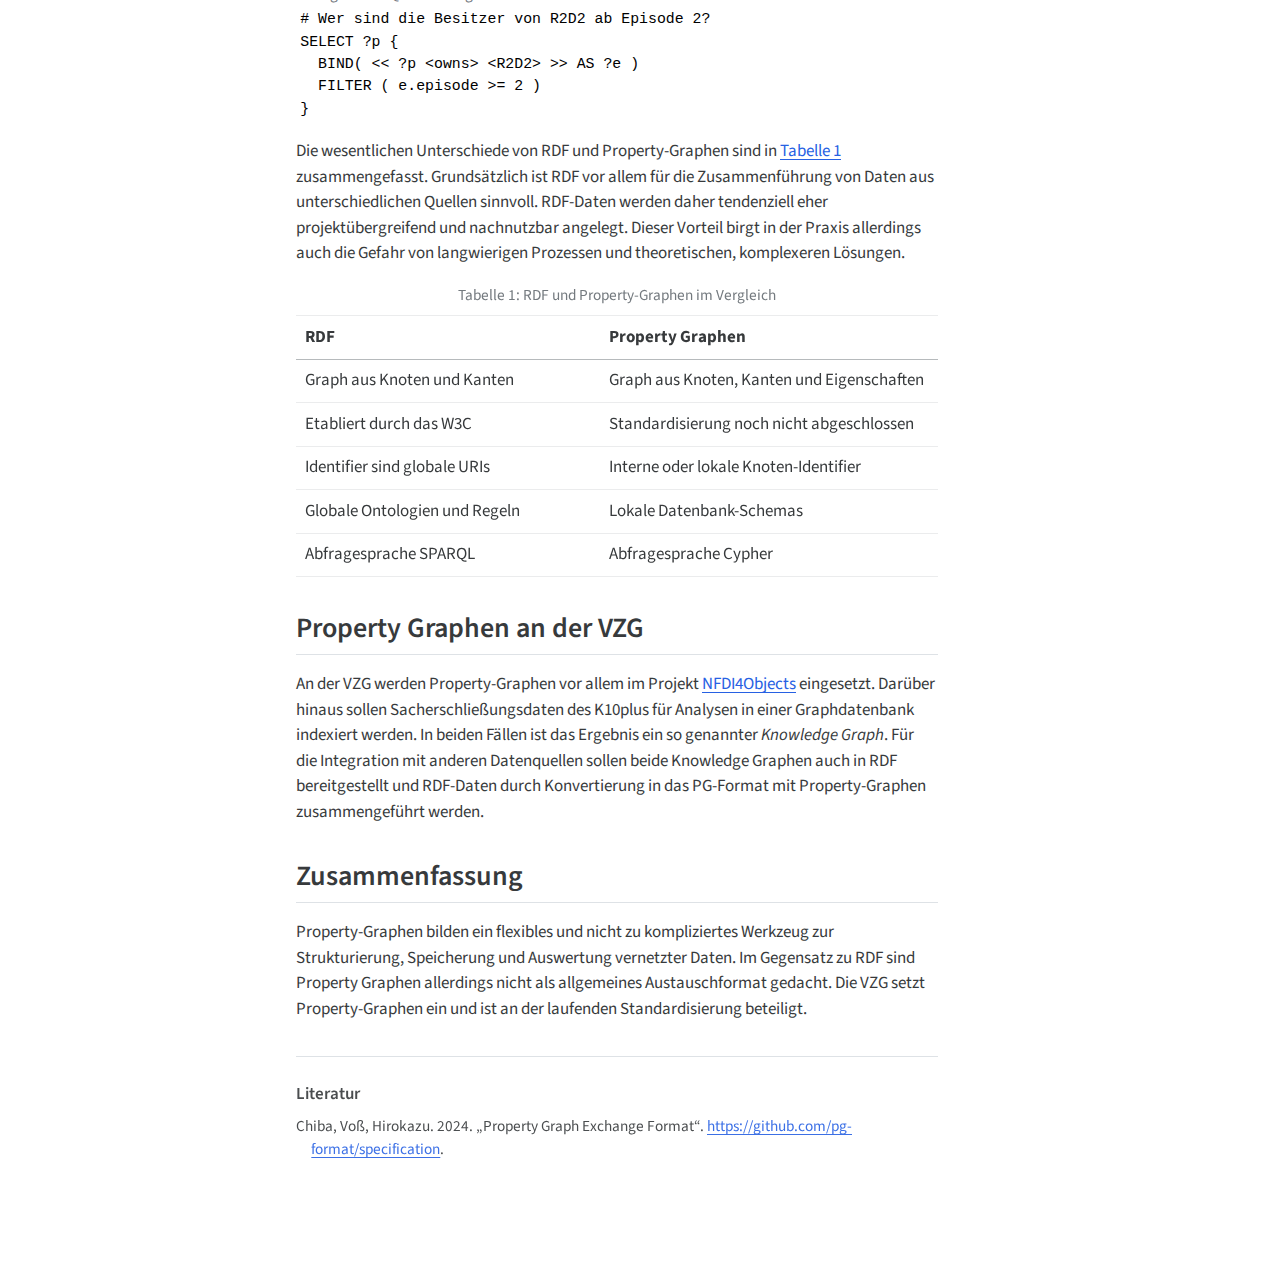
==== commit a5232ff8: "First complete draft" ====
--- a/docs/index.html
+++ b/docs/index.html
@@ -97,7 +97,7 @@
               </div>
       </div>
       <div class="quarto-title-meta-column-end quarto-other-formats-target">
-      </div>
+      <div class="quarto-alternate-formats"><div class="quarto-title-meta-heading">Andere Formate</div><div class="quarto-title-meta-contents"><p><a href="index.docx"><i class="bi bi-file-word"></i>MS Word</a></p></div></div></div>
     </div>
 
 
@@ -128,9 +128,8 @@
   
 
 
-<p><em>VORLÄUFIGER ARTIKEL-ENTWURF</em></p>
-<p>Zu den Tätigkeiten der Stabstelle Forschung und Entwicklung der VZG gehört auch das Ausprobieren und Evaluieren neuer Verfahren und Techniken. So kommt es dass ich mich seit Anfang 2024, angeregt durch einen Anwendungsfall im Projekt NFDI4Objects, verstärkt mit so genannten <strong>Property-Graphen</strong> zur Strukturierung und Verarbeitung von (Meta)daten beschäftige.</p>
-<p>Property-Graphen (oft auch als Labeled Property Graphen bezeichnet) bilden ein Datenbankmodell, das unter die so genannten NoSQL-Datenbanken und noch spezieller unter die Graphdatenbanken fällt. Hierbei werden Daten nicht wie bei SQL in Form von Tabellen sondern in Form von Graphen aus Knoten gespeichert, die durch Kanten miteinander verbunden sind. Eine Besonderheit von Property-Graphen ist, dass sowohl Knoten als auch Kanten jeweils ein oder mehrere Labels haben und mit Eigenschaften versehen werden können.</p>
+<p>Zu den Tätigkeiten der Stabstelle Forschung und Entwicklung der VZG gehört auch das Ausprobieren und Evaluieren neuer Verfahren und Techniken. So kommt es dass ich mich seit Anfang 2024, angeregt durch einen Anwendungsfall im Projekt NFDI4Objects, verstärkt mit so genannten Property-Graphen zur Strukturierung und Verarbeitung von (Meta)daten beschäftige.</p>
+<p>Property-Graphen (oft auch <em>Labeled Property Graphen</em>) fallen als Datenbankmodell unter die so genannten NoSQL-Datenbanken und noch spezieller unter die Graphdatenbanken. Hierbei werden Daten nicht wie bei SQL in Form von Tabellen sondern in Form von Graphen aus <em>Knoten</em> gespeichert, die durch <em>Kanten</em> miteinander verbunden sind. Eine Besonderheit von Property-Graphen ist, dass sowohl Knoten als auch Kanten jeweils ein oder mehrere <em>Labels</em> haben und mit <em>Eigenschaften</em> versehen werden können.</p>
 <section id="beispiel" class="level2">
 <h2 class="anchored" data-anchor-id="beispiel">Beispiel</h2>
 <p>Zur Veranschaulichung soll folgende Sammlung einiger Charaktere, Beziehungen und Eigenschaften aus dem Star-Wars-Universum dienen: Padmé, Anakin und Luke sind Personen unterschiedlichen Geschlechts und R2D2 ist ein Roboter. In Episode 1 gehört R2D2 zu Padmé, die ihn in Episode 2 Anakin zu ihrer gemeinsamen Hochzeit schenkt, und in Episode 4 gelangt der Roboter zu Luke, der in Episode 3 als Kind von Padmé und Anakin geboren wurde.</p>
@@ -162,12 +161,12 @@
 </div>
 </div>
 <a class="quarto-notebook-link" id="nblink-1" href="index-preview.html">Quelle: Article Notebook</a></div>
-<p>Mit Knoten, gerichteten und ungerichteten Kanten, Labels und Eigenschaften sind schon alle Elemente von Property-Graphen aufgezählt. Zur Kodierung dieser Graphen gibt es allerdings viele verschiedene Datenormate und Datenbanksysteme, die sich in Details wie den erlaubten Zeichen in Identifiern, der Wiederholbarkeit von Labels und Eigenschaften und in den möglichen Datentypen von Eigenschaftswerten (im Beispiel Zeichenkette für die Eigenschaft <code>gender</code> und Zahl für die Eigenschaft <code>episode</code>) unterscheiden. Im Folgenden werden zwei mögliche Kodierungen für Property-Graphen vorgestellt und anschließend auf Gemeinsamkeiten und Unterschiede zum RDF-Format eingegangen.</p>
+<p>Zur Kodierung von Property-Graphen gibt es verschiedene Datenformate und Datenbanksysteme, die sich in Details wie den erlaubten Zeichen in Identifiern, der Wiederholbarkeit von Labels und Eigenschaften und in möglichen Datentypen von Eigenschaftswerten (im Beispiel Zeichenkette für die Eigenschaft <code>gender</code> und Zahl für die Eigenschaft <code>episode</code>) unterscheiden. Im Folgenden werden zwei mögliche Kodierungen vorgestellt und Gemeinsamkeiten und Unterschiede zum RDF-Format erklärt.</p>
 </section>
 <section id="property-graph-datenbanken" class="level2">
 <h2 class="anchored" data-anchor-id="property-graph-datenbanken">Property-Graph-Datenbanken</h2>
-<p>Etabliert wurden Property-Graphen insbesondere durch das Datenbankmanagementsystem (DBMS) <a href="https://neo4j.com/">Neo4J</a>. Die Open-Source-Software war lange Marktführer in diesem Bereich und setze dort Standards wie die Abfragesprache <strong>Cypher</strong> (siehe <a href="#lst-cypher" class="quarto-xref">Listing&nbsp;1</a> und <a href="#lst-match" class="quarto-xref">Listing&nbsp;2</a>), die inzwischen auch von anderen Systemen unterstützt wird. Dazu zählen derzeit die Open-Source-DBMS <a href="https://kuzudb.com/">Kùzu</a>, <a href="https://memgraph.com/">Memgraph</a> und <a href="https://www.falkordb.com/">FalkorDB</a>, so dass wie bei Relationalen DBMS (RDBMS) die Gefahr für <a href="https://it-in-bibliotheken.de/management.html#vendor-lock-in">Vendor Lock-In</a> gering ist. Im letzten Update des SQL-Standard (SQL:2023) wurde zumdem unter dem Namen SQL/PGQ eine Teilmenge von Cypher als Abfragesprache für Property-Graphen in SQL-Datenbanken definiert. Es ist also davon auszugehen, dass in Zukunft weitere DBMS Property-Graphen und Cypher unterstützen.</p>
-<p>Der Beispielgraph kann in Neo4J oder in einer damit kompatiblen Datenbank mit folgenden Cypher-Statements angelegt werden (<a href="#lst-cypher" class="quarto-xref">Listing&nbsp;1</a>). Da Knoten-Identifier in der Datenbank rein intern sind, sind die Namen zusätzlich als Eigenschaft <code>name</code> angegeben. Außerdem unterstützt Cypher nur gerichtete Kanten, daher ist die Beziehung zwischen Padmé und Anakin weggelassen.</p>
+<p>Etabliert wurden Property-Graphen insbesondere durch das Datenbankmanagementsystem (DBMS) <a href="https://neo4j.com/">Neo4J</a>. Die Open-Source-Software war lange Marktführer in diesem Bereich und setze dort Standards wie die Abfragesprache <em>Cypher</em> (siehe <a href="#lst-cypher" class="quarto-xref">Listing&nbsp;1</a> und <a href="#lst-match" class="quarto-xref">Listing&nbsp;2</a>), die inzwischen auch von anderen Systemen unterstützt wird. Dazu zählen derzeit die Open-Source-DBMS <a href="https://kuzudb.com/">Kùzu</a>, <a href="https://memgraph.com/">Memgraph</a> und <a href="https://www.falkordb.com/">FalkorDB</a>. Im letzten Update des SQL-Standard (SQL:2023) wurde zumdem unter dem Namen SQL/PGQ eine Erweiterung für Property-Graphen in SQL-Datenbanken definiert. Es ist also davon auszugehen, dass in Zukunft weitere DBMS Property-Graphen unterstützen.</p>
+<p>Der Beispielgraph kann in Neo4J oder in einer damit kompatiblen Datenbank mit den Cypher-Statements in <a href="#lst-cypher" class="quarto-xref">Listing&nbsp;1</a> angelegt werden. Da Knoten-Identifier in der Datenbank rein intern sind, sind die Namen zusätzlich als Eigenschaft <code>name</code> angegeben. Außerdem unterstützt Cypher nur gerichtete Kanten, daher ist die Beziehung zwischen Padmé und Anakin weggelassen.</p>
 <div id="lst-cypher" class="cypher listing quarto-float">
 <figure class="quarto-float quarto-float-lst figure">
 <figcaption class="quarto-float-caption-top quarto-float-caption quarto-float-lst" id="lst-cypher-caption-0ceaefa1-69ba-4598-a22c-09a6ac19f8ca">
@@ -201,11 +200,11 @@
 </div>
 </figure>
 </div>
-<p>Wie bei allen Datenbanken können die Abfrageergebnisse natürlich nur so gut sein wie die Datenbasis: so würde eine Frage nach den Kindern von Anakin nur Luke ergeben, weil seine Zwillingsschwester Leia im Beispiel-Graph fehlt. Grundsätzlich stellt die Modellierung von Property-Graphen aber ein leistungsfähiges und flexibels Werkzeug vor allem für semi-strukturierte und verknüpfte Daten da. Im Projekt NFDI4Objects haben wir uns deshalb dazu entschieden die Zusammenführung heterogener Daten aus verschiedenene Quellen in einem Property-Graphen durchzuführen.</p>
+<p>Wie bei allen Datenbanken können die Abfrageergebnisse natürlich nur so gut sein wie die Datenbasis: so würde eine Frage nach den Kindern von Anakin nur Luke ergeben, weil seine Zwillingsschwester Leia im Beispiel-Graph fehlt. Grundsätzlich stellt die Modellierung von Property-Graphen aber ein leistungsfähiges und flexibels Werkzeug vor allem für semi-strukturierte und verknüpfte Daten da.</p>
 </section>
 <section id="property-graph-exchange-format" class="level2">
 <h2 class="anchored" data-anchor-id="property-graph-exchange-format">Property Graph Exchange Format</h2>
-<p>Während die Standardisierung der Datenbanksprache Cypher relativ weit fortgeschritten ist, gibt es noch kein etabliertes Dateiformat zum Austausch von Property-Graphen. Zusammen mit den Wissenschaftlern Hirokazu Chiba, Ryota Yamanaka und Shota Matsumoto entwickele ich deshalb das Property Graph Exchange Format <span class="citation" data-cites="pgspec">(<a href="#ref-pgspec" role="doc-biblioref">Chiba 2024</a>)</span>. <a href="#lst-pg" class="quarto-xref">Listing&nbsp;3</a> zeigt die Kodierung des vollständigen Beispiel-Graphen im <strong>PG-Format</strong>.</p>
+<p>Während die Standardisierung der Datenbanksprache Cypher relativ weit fortgeschritten ist, gibt es noch kein etabliertes Dateiformat zum Austausch von Property-Graphen. Zusammen mit den Wissenschaftlern Hirokazu Chiba, Ryota Yamanaka und Shota Matsumoto entwickele ich deshalb das <em>Property Graph Exchange Format</em> <span class="citation" data-cites="pgspec">(<a href="#ref-pgspec" role="doc-biblioref">Chiba 2024</a>)</span>. <a href="#lst-pg" class="quarto-xref">Listing&nbsp;3</a> zeigt die Kodierung des vollständigen Beispiel-Graphen im PG-Format. Die Standardisierung beinhaltet äquivalente Kodierungen in JSON (PG-JSON und PG-JSONL).</p>
 <div id="lst-pg" class="pg listing quarto-float">
 <figure class="quarto-float quarto-float-lst figure">
 <figcaption class="quarto-float-caption-top quarto-float-caption quarto-float-lst" id="lst-pg-caption-0ceaefa1-69ba-4598-a22c-09a6ac19f8ca">
@@ -228,13 +227,13 @@
 </div>
 </figure>
 </div>
-<p>Die Standardisierung beinhaltet äquivalente Kodierungen in JSON (PG-JSON und PG-JSONL) und wird durch die Implementierung der Programmbibliothek <a href="https://www.npmjs.com/package/pgraphs">pgraphs</a> zur Konvertierung zwischen verschiedenen Graph-Formaten und Datenbanksystemen begleitet. So wurde der Beispielgraph in Neo4J in <a href="#lst-cypher" class="quarto-xref">Listing&nbsp;1</a> automatisch mit dem Aufruf <code>pgraph -t cypher -i name star-wars.pg</code> aus <a href="#lst-pg" class="quarto-xref">Listing&nbsp;3</a> erzeugt.</p>
+<p>und wird durch die Implementierung der Programmbibliothek <a href="https://www.npmjs.com/package/pgraphs">pgraphs</a> zur Konvertierung zwischen verschiedenen Graph-Formaten und Datenbanksystemen begleitet. So wurde der Beispielgraph in Neo4J in <a href="#lst-cypher" class="quarto-xref">Listing&nbsp;1</a> automatisch mit dem Aufruf <code>pgraph -t cypher -i name star-wars.pg</code> aus <a href="#lst-pg" class="quarto-xref">Listing&nbsp;3</a> erzeugt.</p>
 </section>
 <section id="vergleich-mit-rdf" class="level2">
 <h2 class="anchored" data-anchor-id="vergleich-mit-rdf">Vergleich mit RDF</h2>
-<p>Zu den Graphdatenbanken gehören auch die so genannten <strong>Triple-Stores</strong>, in denen Daten dem RDF-Datenmodell nach gespeichert werden. Da RDF und die damit verbundenen Konzepte von Linked Data und Semantic bereits seit Jahrzehnten propagiert werden, ist die Frage berechtigt, ob nicht mal wieder mit Property-Graphen als neuem Trend das Rad neu erfunden wird. Tatsächlich sind RDF und Property Graphen aus unterschiedlicher Motivation heraus entstanden und haben daher verschiedene Schwerpunkte und Einsatzzwecke.</p>
-<p>RDF ist grundsätzlich ein Austauschformat zum Publizieren und Zusammenführen von Daten. Grundstein bilden dabei die übergreifend nutzbaren URIs zur weltweit eindeutigen Identifizierung von Konzepten. Bei Property-Graphen geht es dagegen primär um die effiziente Speicherung und Auswertung von vernetzen Daten in einer abgeschlossenen Datenbank.</p>
-<p>Rein formal bestehen Daten auch im RDF-Modell aus Knoten und Kanten, wobei Knoten als “Ressourcen” und Kanten als “Triples” bezeichnet werden. Eine Entsprechung zu Eigenschaften gibt es in aber RDF nicht, Knoten haben keine Knoten-Label und Kanten-Label werden “Properties” genannt. Die Rolle der fehlenden Knoten-Label und Knoten-Eigenschaften übernehmen in RDF zusätzliche Kanten (die sich allerdings nicht von “normalen” Kanten unterscheiden lassen). <a href="#lst-ttl" class="quarto-xref">Listing&nbsp;4</a> zeigt den Beispiel-Graphen in RDF-Turtle-Syntax und <a href="#lst-sparql" class="quarto-xref">Listing&nbsp;5</a> die Entsprechung der ersten Cypher-Abfrage aus <a href="#lst-match" class="quarto-xref">Listing&nbsp;2</a> in der RDF-eigenen Abfragesprache SPARQL. Obwohl der RDF-Graph (<a href="#fig-rdf-image" class="quarto-xref">Abbildung&nbsp;2</a>) weniger Informationen enthält ist er im Vergleich zu <a href="#fig-image" class="quarto-xref">Abbildung&nbsp;1</a> etwas unübersichtlicher.</p>
+<p>RDF ist ein alternatives Graph-basiertes Datenmodell, das zusammen mit Konzepte wie Linked Data und Semantic seit Jahrzehnten propagiert wird. Rein formal bestehen Daten auch im RDF-Modell aus Knoten und Kanten, wobei Knoten als “Ressourcen” und Kanten als “Triples” bezeichnet werden. Kanten-Label heißen in RDF “Properties”, Entsprechungen zu Knoten-Label und Eigenschaften gibt dagegen nicht.</p>
+<p>Abgesehen von formalen Unterschieden, die sich durch Datenkonvertierung weitgehend überbrücken lassen, ist hilfreich die unterschiedliche Motivationen zu verstehen, aus denen RDF und Property Graphen jeweils entstanden sind: RDF ist grundsätzlich ein Austauschformat zum Publizieren und Zusammenführen von Daten. Grundstein bilden die übergreifend nutzbaren URIs zur weltweit eindeutigen Identifizierung von Konzepten. Bei Property-Graphen geht es dagegen primär um die effiziente Speicherung und Auswertung von vernetzen Daten in einer abgeschlossenen Datenbank.</p>
+<p>Zum Vergleich zeigt <a href="#lst-ttl" class="quarto-xref">Listing&nbsp;4</a> den Beispiel-Graphen in RDF-Turtle-Syntax und <a href="#lst-sparql" class="quarto-xref">Listing&nbsp;5</a> die Entsprechung der ersten Cypher-Abfrage aus <a href="#lst-match" class="quarto-xref">Listing&nbsp;2</a> in der RDF-eigenen Abfragesprache SPARQL. Die Rolle der Knoten-Label und Knoten-Eigenschaften übernehmen in RDF zusätzliche Kanten. Kanten-Eigenschaften und ungerichteten Kanten sind in diesem Beispiel dagegen weggelassen, weil ihre Entsprechung in RDF etwas komplexer zu modellieren ist. Obwohl der RDF-Graph (<a href="#fig-rdf-image" class="quarto-xref">Abbildung&nbsp;2</a>) weniger Informationen enthält, ist er im Vergleich zu <a href="#fig-image" class="quarto-xref">Abbildung&nbsp;1</a> etwas unübersichtlicher.</p>
 <div id="lst-ttl" class="ttlr listing quarto-float">
 <figure class="quarto-float quarto-float-lst figure">
 <figcaption class="quarto-float-caption-top quarto-float-caption quarto-float-lst" id="lst-ttl-caption-0ceaefa1-69ba-4598-a22c-09a6ac19f8ca">
@@ -294,7 +293,7 @@
 </div>
 </div>
 <a class="quarto-notebook-link" id="nblink-2" href="index-preview.html">Quelle: Article Notebook</a></div>
-<p>Unter dem Namen RDF 1.2 (auch RDF-star) wird derzeit eine Erweiterung von standardisiert, mit der RDF-Triple mit weiteren Tripeln angereichtert werden können, so dass auch eine Ensprechung zu Kanten-Eigenschaften möglich wäre (<a href="#lst-ttl2" class="quarto-xref">Listing&nbsp;6</a>). So wäre dann auch die zweite Beispielabfrage in RDF möglich (<a href="#lst-sparql2" class="quarto-xref">Listing&nbsp;7</a>). Abgesehen von der noch fehlenden Unterstützung in mehreren RDF-Werkzeugen werden die Daten mit dieser Erweiterung allerdings leicht noch unübersichtlicher.</p>
+<p>Mit der kommenden Version RDF 1.2 (auch <em>RDF-star</em>) können RDF-Triple mit weiteren Tripeln angereichtert werden, so dass ine direkte Entsprechung zu Kanten-Eigenschaften möglich wäre (siehe <a href="#lst-ttl2" class="quarto-xref">Listing&nbsp;6</a> und <a href="#lst-sparql2" class="quarto-xref">Listing&nbsp;7</a>). Abgesehen von der begrenzten Software-Unterstützung werden Daten mit dieser Erweiterung allerdings nicht unbedingt übersichtlicher.</p>
 <div id="lst-ttl2" class="ttlr listing quarto-float">
 <figure class="quarto-float quarto-float-lst figure">
 <figcaption class="quarto-float-caption-top quarto-float-caption quarto-float-lst" id="lst-ttl2-caption-0ceaefa1-69ba-4598-a22c-09a6ac19f8ca">
@@ -323,7 +322,7 @@
 </div>
 </figure>
 </div>
-<p>Die wesentlichen Unterschiede von RDF und Property-Graphen sind in <a href="#tbl-rdf-pg" class="quarto-xref">Tabelle&nbsp;1</a> zusammengefasst. Grundsätzlich lässt sich feststellen, dass RDF vor allem für die Zusammenführung von Daten aus unterschiedlichen Quellen sinnvoll ist. RDF-Modelle werden daher tendenziell eher projektübergreifend und nachnutzbar angelegt werden. Dieser Vorteil birgt in der Praxis allerdings die auch die Gefahr von langwierigen Prozessen und theoretischen, komplexeren Lösungen, die möglichwerweise an der Praxis vorbeigehen.</p>
+<p>Die wesentlichen Unterschiede von RDF und Property-Graphen sind in <a href="#tbl-rdf-pg" class="quarto-xref">Tabelle&nbsp;1</a> zusammengefasst. Grundsätzlich ist RDF vor allem für die Zusammenführung von Daten aus unterschiedlichen Quellen sinnvoll. RDF-Daten werden daher tendenziell eher projektübergreifend und nachnutzbar angelegt. Dieser Vorteil birgt in der Praxis allerdings auch die Gefahr von langwierigen Prozessen und theoretischen, komplexeren Lösungen.</p>
 <div id="tbl-rdf-pg" class="quarto-float anchored">
 <figure class="quarto-float quarto-float-tbl figure">
 <figcaption class="quarto-float-caption-top quarto-float-caption quarto-float-tbl" id="tbl-rdf-pg-caption-0ceaefa1-69ba-4598-a22c-09a6ac19f8ca">
@@ -355,8 +354,8 @@
 <td>Interne oder lokale Knoten-Identifier</td>
 </tr>
 <tr class="even">
-<td>Globale Ontologien mit Regeln</td>
-<td>Interne oder lokale Datenbank-Schemas</td>
+<td>Globale Ontologien und Regeln</td>
+<td>Lokale Datenbank-Schemas</td>
 </tr>
 <tr class="odd">
 <td>Abfragesprache SPARQL</td>
@@ -370,18 +369,11 @@
 </section>
 <section id="property-graphen-an-der-vzg" class="level2">
 <h2 class="anchored" data-anchor-id="property-graphen-an-der-vzg">Property Graphen an der VZG</h2>
-<p>An der VZG werden Property-Graphen vor allem im Projekt NFDI4Objects eingesetzt. Darüber hinaus sollen auch Sacherschließungsdaten des K10plus für Analysen in einer Graphdatenbank indexiert werden. In beiden Fällen ist das Ergebnis ein so genannter Knowledge Graph. Für die Integration mit anderen Datenquellen sollen beide Knowledge Graphen auch nach RDF konvertiert werden und bestehende RDF-Daten durch Konvertierung in das PG-Format in Teilen in die Property-Graphen integriert werden.</p>
+<p>An der VZG werden Property-Graphen vor allem im Projekt <a href="https://www.nfdi4objects.net/">NFDI4Objects</a> eingesetzt. Darüber hinaus sollen Sacherschließungsdaten des K10plus für Analysen in einer Graphdatenbank indexiert werden. In beiden Fällen ist das Ergebnis ein so genannter <em>Knowledge Graph</em>. Für die Integration mit anderen Datenquellen sollen beide Knowledge Graphen auch in RDF bereitgestellt und RDF-Daten durch Konvertierung in das PG-Format mit Property-Graphen zusammengeführt werden.</p>
 </section>
 <section id="zusammenfassung" class="level2">
 <h2 class="anchored" data-anchor-id="zusammenfassung">Zusammenfassung</h2>
-<p><em>muss noch ausformuliert werden</em></p>
-<ul>
-<li><p>Property-Graphen: flexibel aber dennoch nicht zu kompliziertes Werkzeug zur Strukturierung und Speicherung von Daten</p></li>
-<li><p>Standardisierung noch nicht abgeschlossen aber ausreichend</p></li>
-<li><p>Im Gegensatz zu RDF nicht aus Austauschformat gedacht</p></li>
-<li><p>PG und RDF lassen sich zumindest einfacher aufeinander abbilden als Formate in hierarchischen oder feldbasierten Formaten wie MARC, PICA, XML.</p></li>
-<li><p>Bei Interesse bitte mich ansprechen!</p></li>
-</ul>
+<p>Property-Graphen bilden ein flexibles und nicht zu kompliziertes Werkzeug zur Strukturierung, Speicherung und Auswertung vernetzter Daten. Im Gegensatz zu RDF sind Property Graphen allerdings nicht als allgemeines Austauschformat gedacht. Die VZG setzt Property-Graphen ein und ist an der laufenden Standardisierung beteiligt.</p>
 
 </section>
 
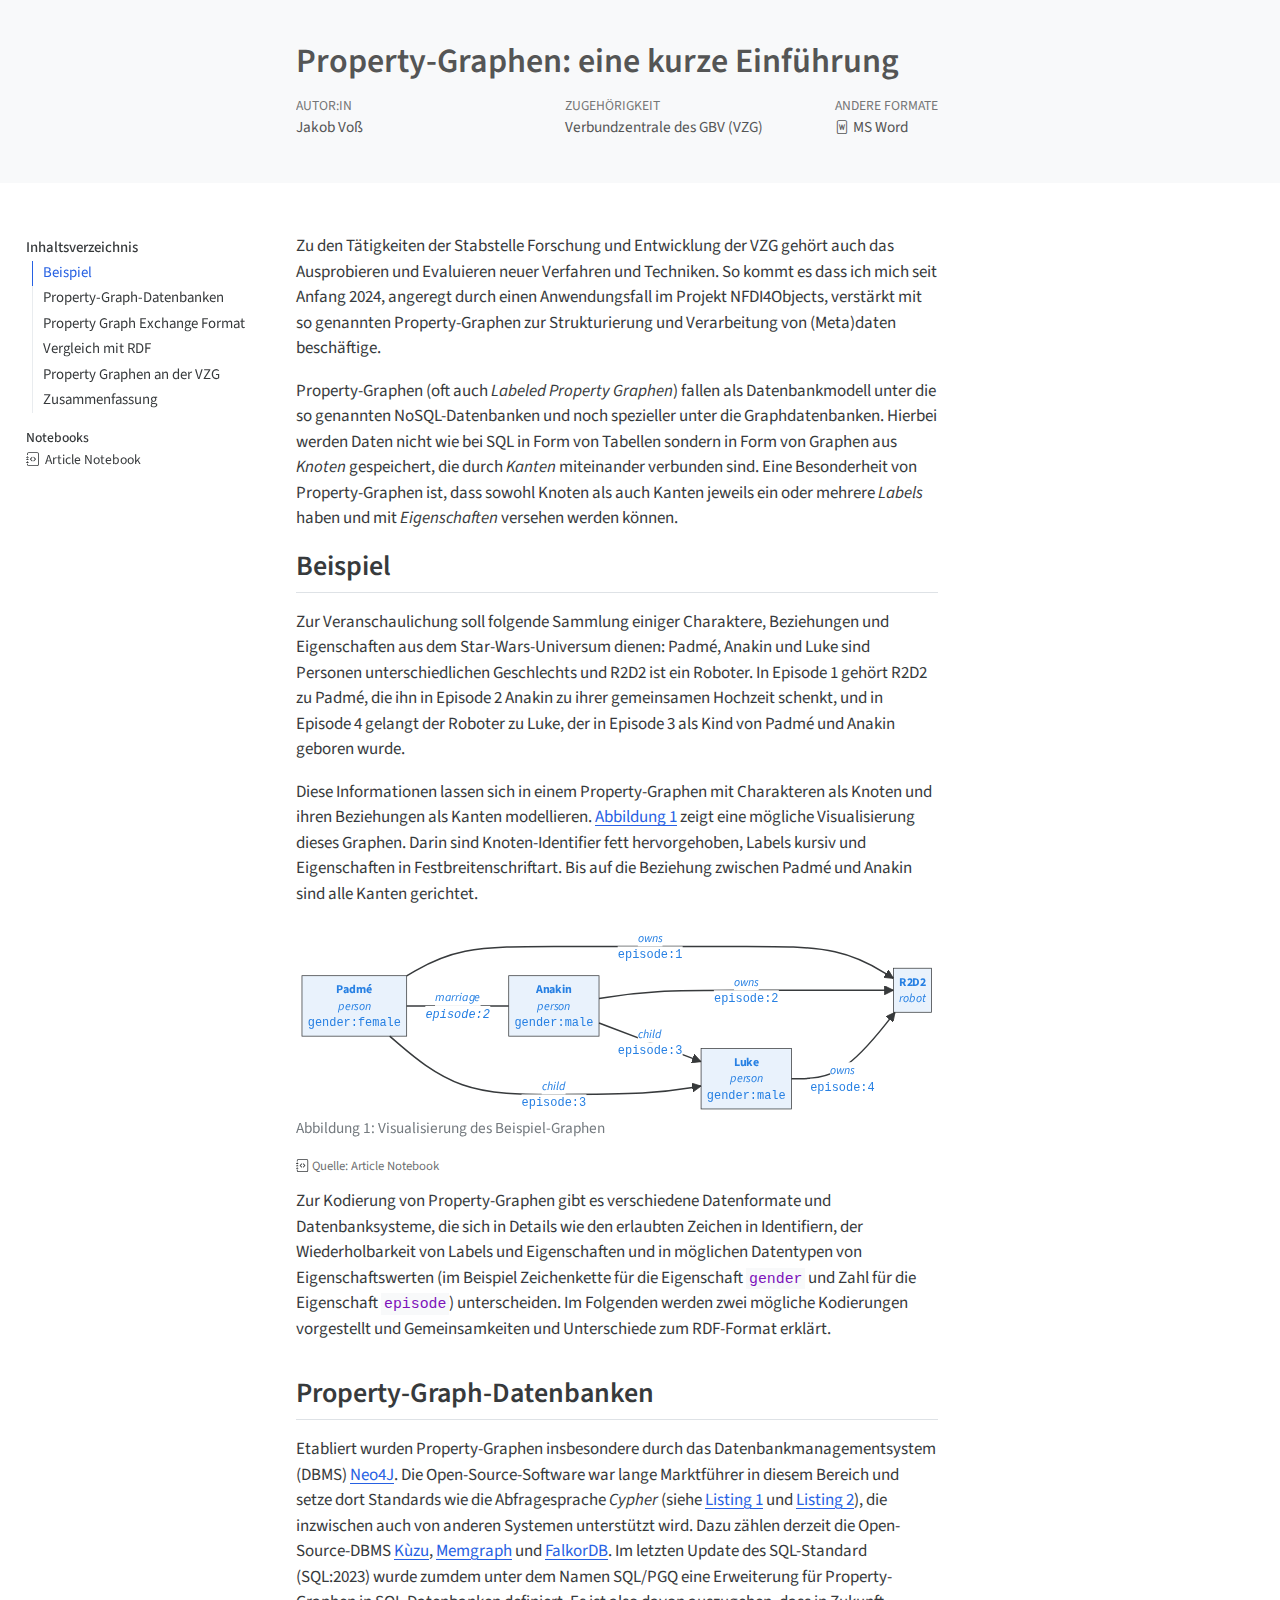
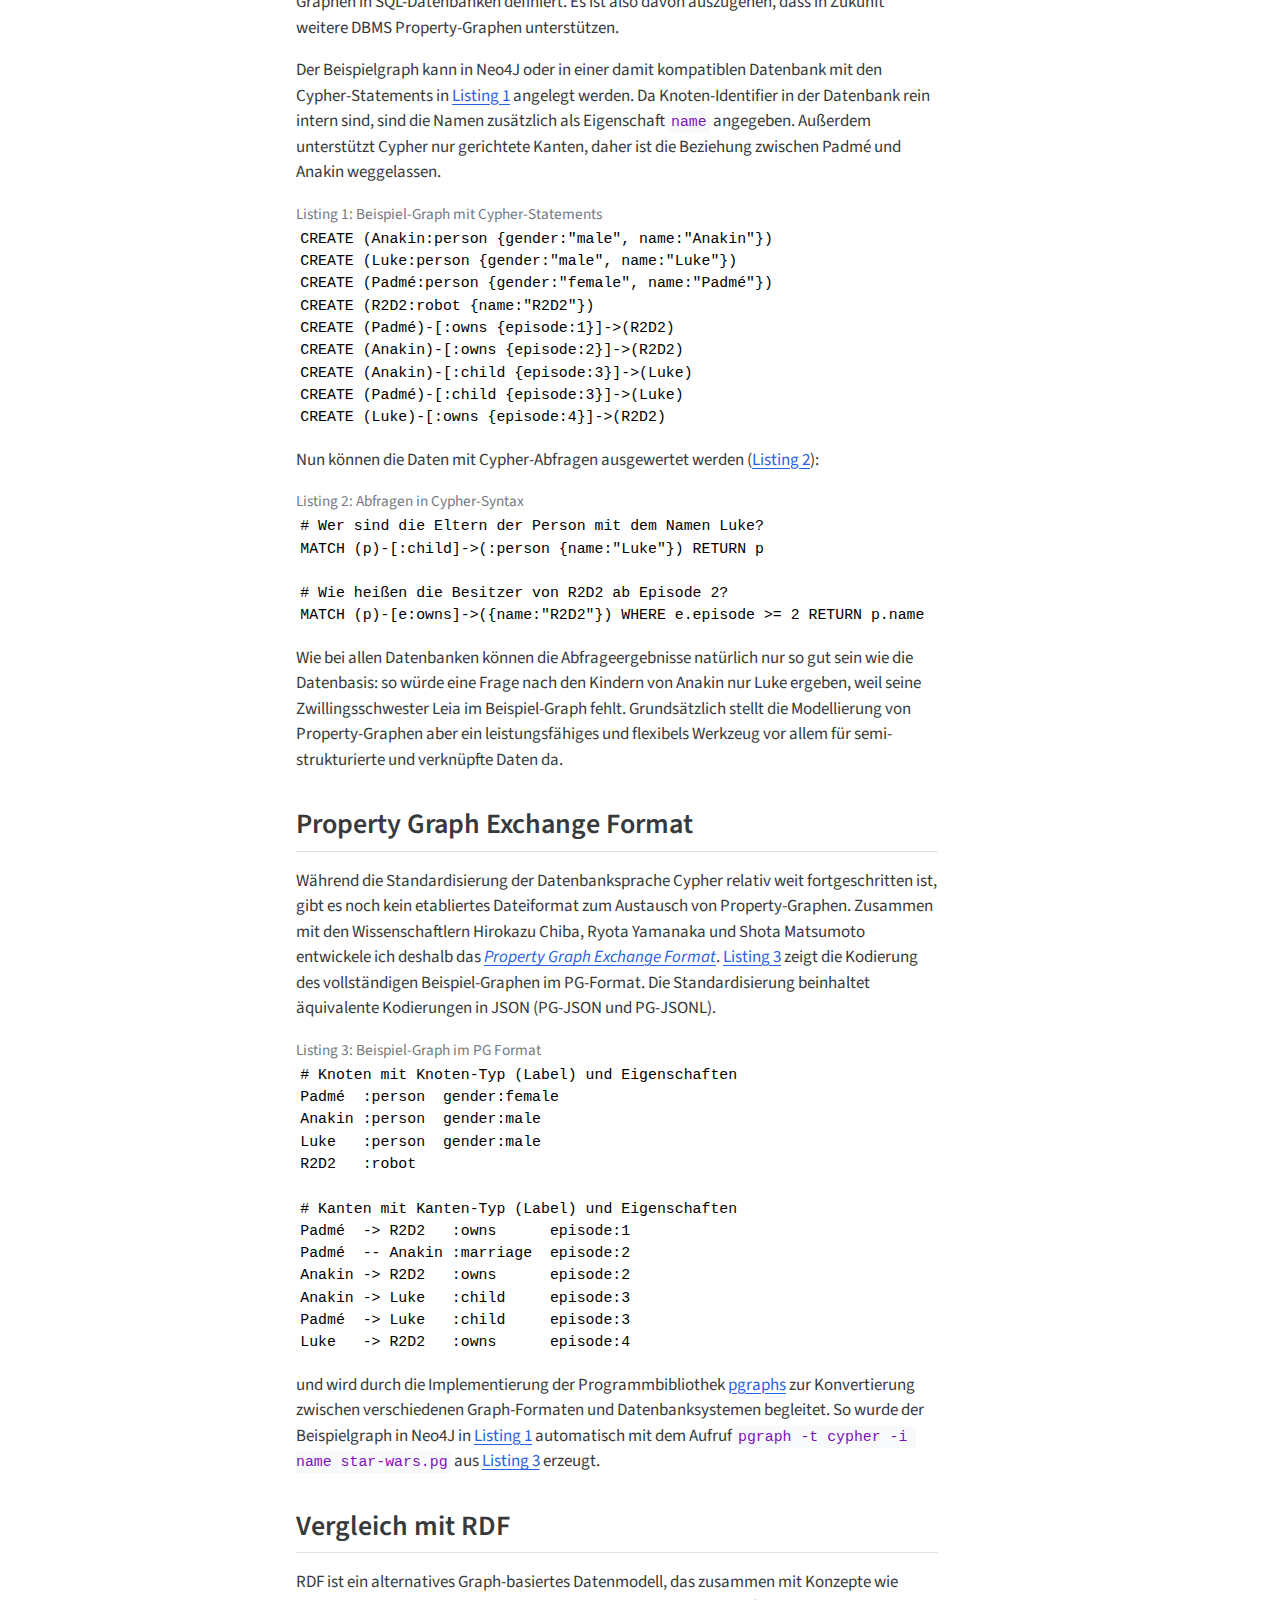
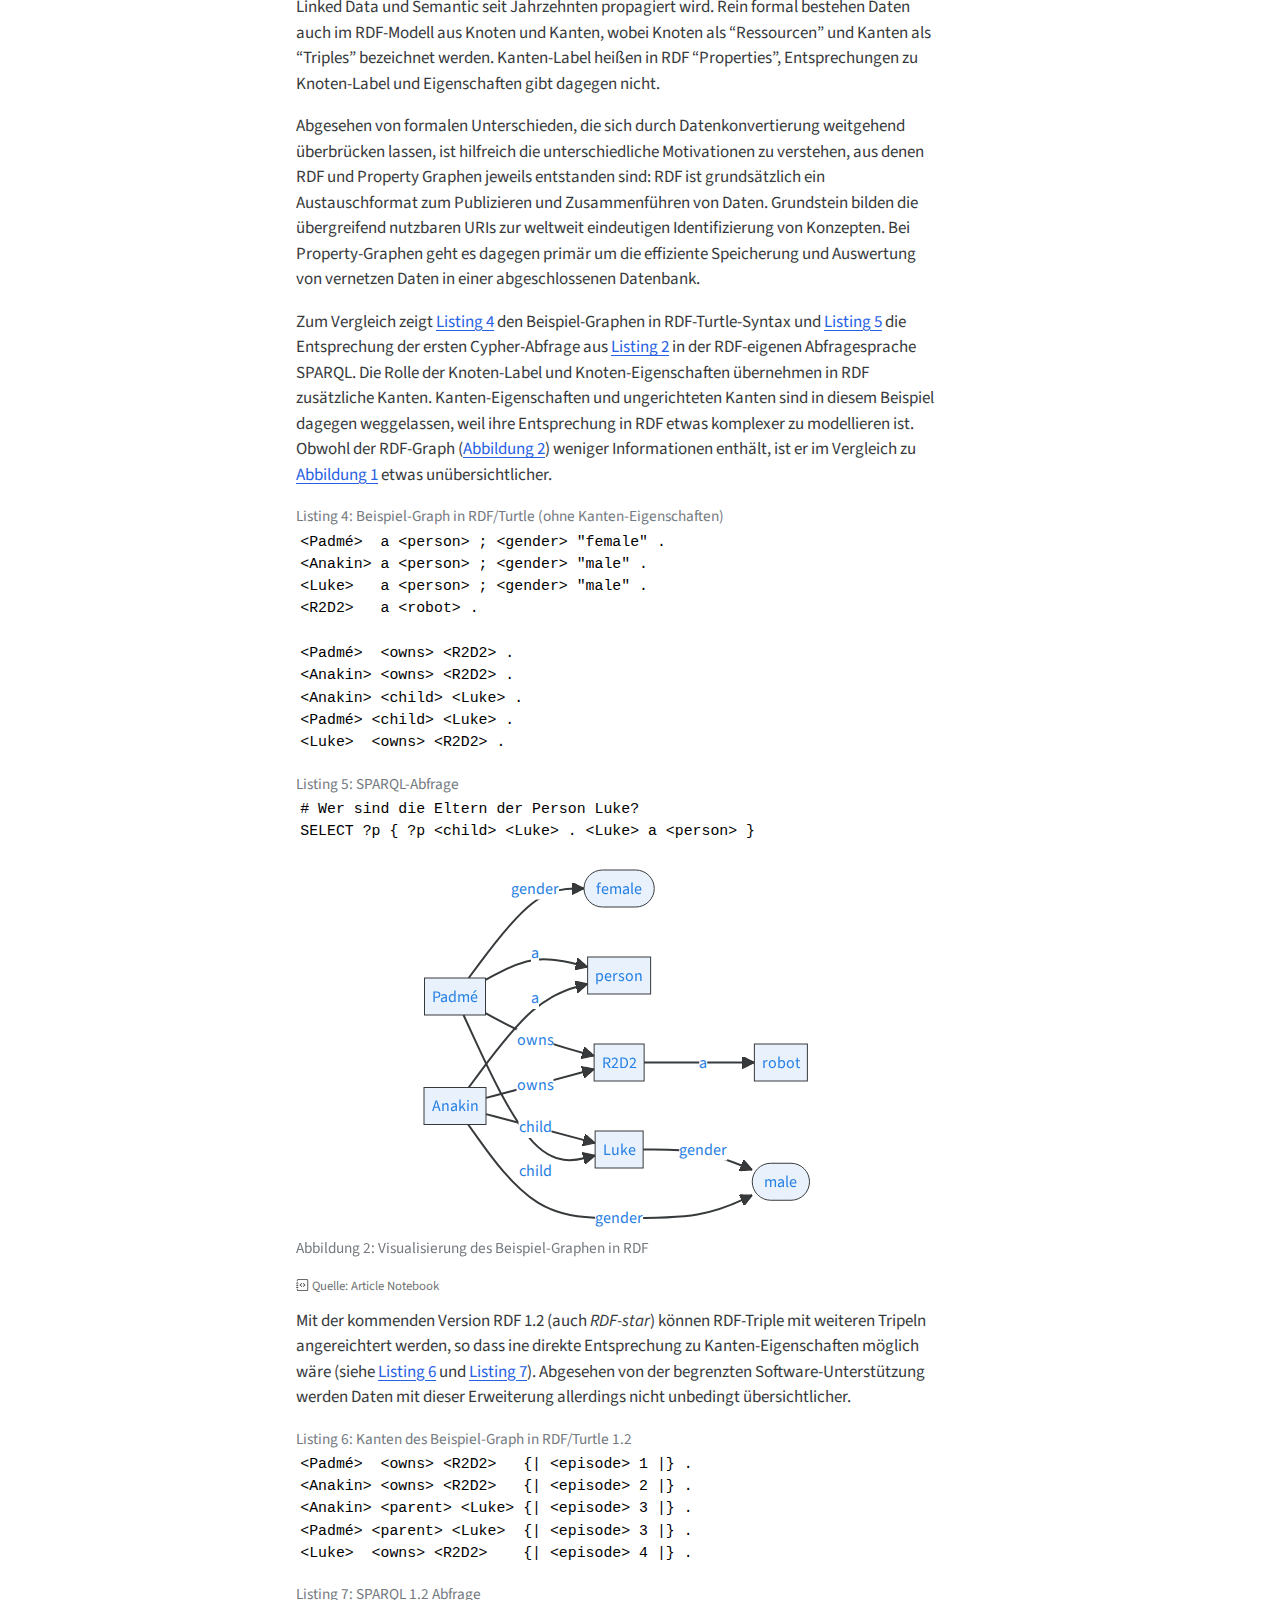
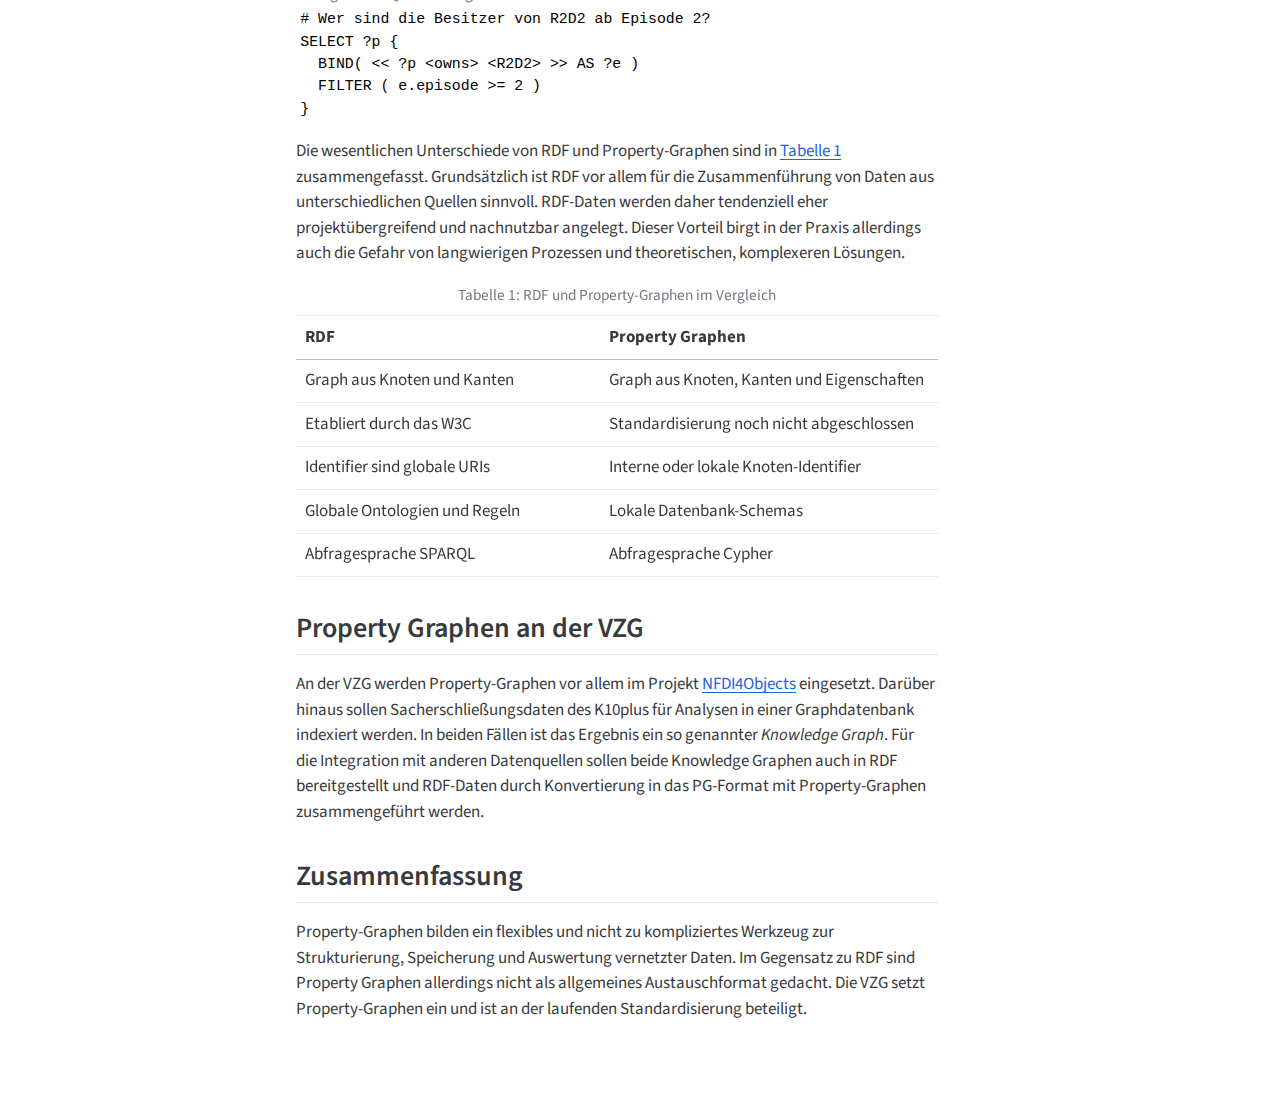
==== commit 8d84b0b7: "Remove reference" ====
--- a/docs/index.html
+++ b/docs/index.html
@@ -20,27 +20,7 @@
   margin: 0 0.8em 0.2em -1em; /* quarto-specific, see https://github.com/quarto-dev/quarto-cli/issues/4556 */ 
   vertical-align: middle;
 }
-/* CSS for citations */
-div.csl-bib-body { }
-div.csl-entry {
-  clear: both;
-  margin-bottom: 0em;
-}
-.hanging-indent div.csl-entry {
-  margin-left:2em;
-  text-indent:-2em;
-}
-div.csl-left-margin {
-  min-width:2em;
-  float:left;
-}
-div.csl-right-inline {
-  margin-left:2em;
-  padding-left:1em;
-}
-div.csl-indent {
-  margin-left: 2em;
-}</style>
+</style>
 
 
 <script src="site_libs/clipboard/clipboard.min.js"></script>
@@ -204,7 +184,7 @@
 </section>
 <section id="property-graph-exchange-format" class="level2">
 <h2 class="anchored" data-anchor-id="property-graph-exchange-format">Property Graph Exchange Format</h2>
-<p>Während die Standardisierung der Datenbanksprache Cypher relativ weit fortgeschritten ist, gibt es noch kein etabliertes Dateiformat zum Austausch von Property-Graphen. Zusammen mit den Wissenschaftlern Hirokazu Chiba, Ryota Yamanaka und Shota Matsumoto entwickele ich deshalb das <em>Property Graph Exchange Format</em> <span class="citation" data-cites="pgspec">(<a href="#ref-pgspec" role="doc-biblioref">Chiba 2024</a>)</span>. <a href="#lst-pg" class="quarto-xref">Listing&nbsp;3</a> zeigt die Kodierung des vollständigen Beispiel-Graphen im PG-Format. Die Standardisierung beinhaltet äquivalente Kodierungen in JSON (PG-JSON und PG-JSONL).</p>
+<p>Während die Standardisierung der Datenbanksprache Cypher relativ weit fortgeschritten ist, gibt es noch kein etabliertes Dateiformat zum Austausch von Property-Graphen. Zusammen mit den Wissenschaftlern Hirokazu Chiba, Ryota Yamanaka und Shota Matsumoto entwickele ich deshalb das <a href="https://github.com/pg-format/specification"><em>Property Graph Exchange Format</em></a>. <a href="#lst-pg" class="quarto-xref">Listing&nbsp;3</a> zeigt die Kodierung des vollständigen Beispiel-Graphen im PG-Format. Die Standardisierung beinhaltet äquivalente Kodierungen in JSON (PG-JSON und PG-JSONL).</p>
 <div id="lst-pg" class="pg listing quarto-float">
 <figure class="quarto-float quarto-float-lst figure">
 <figcaption class="quarto-float-caption-top quarto-float-caption quarto-float-lst" id="lst-pg-caption-0ceaefa1-69ba-4598-a22c-09a6ac19f8ca">
@@ -374,14 +354,9 @@
 <section id="zusammenfassung" class="level2">
 <h2 class="anchored" data-anchor-id="zusammenfassung">Zusammenfassung</h2>
 <p>Property-Graphen bilden ein flexibles und nicht zu kompliziertes Werkzeug zur Strukturierung, Speicherung und Auswertung vernetzter Daten. Im Gegensatz zu RDF sind Property Graphen allerdings nicht als allgemeines Austauschformat gedacht. Die VZG setzt Property-Graphen ein und ist an der laufenden Standardisierung beteiligt.</p>
-
 </section>
 
-<div id="quarto-appendix" class="default"><section class="quarto-appendix-contents" role="doc-bibliography" id="quarto-bibliography"><h2 class="anchored quarto-appendix-heading">Literatur</h2><div id="refs" class="references csl-bib-body hanging-indent" data-entry-spacing="0" role="list">
-<div id="ref-pgspec" class="csl-entry" role="listitem">
-Chiba, Voß, Hirokazu. 2024. <span>„Property Graph Exchange Format“</span>. <a href="https://github.com/pg-format/specification">https://github.com/pg-format/specification</a>.
-</div>
-</div></section></div></main>
+</main>
 <!-- /main column -->
 <script id="quarto-html-after-body" type="application/javascript">
 window.document.addEventListener("DOMContentLoaded", function (event) {
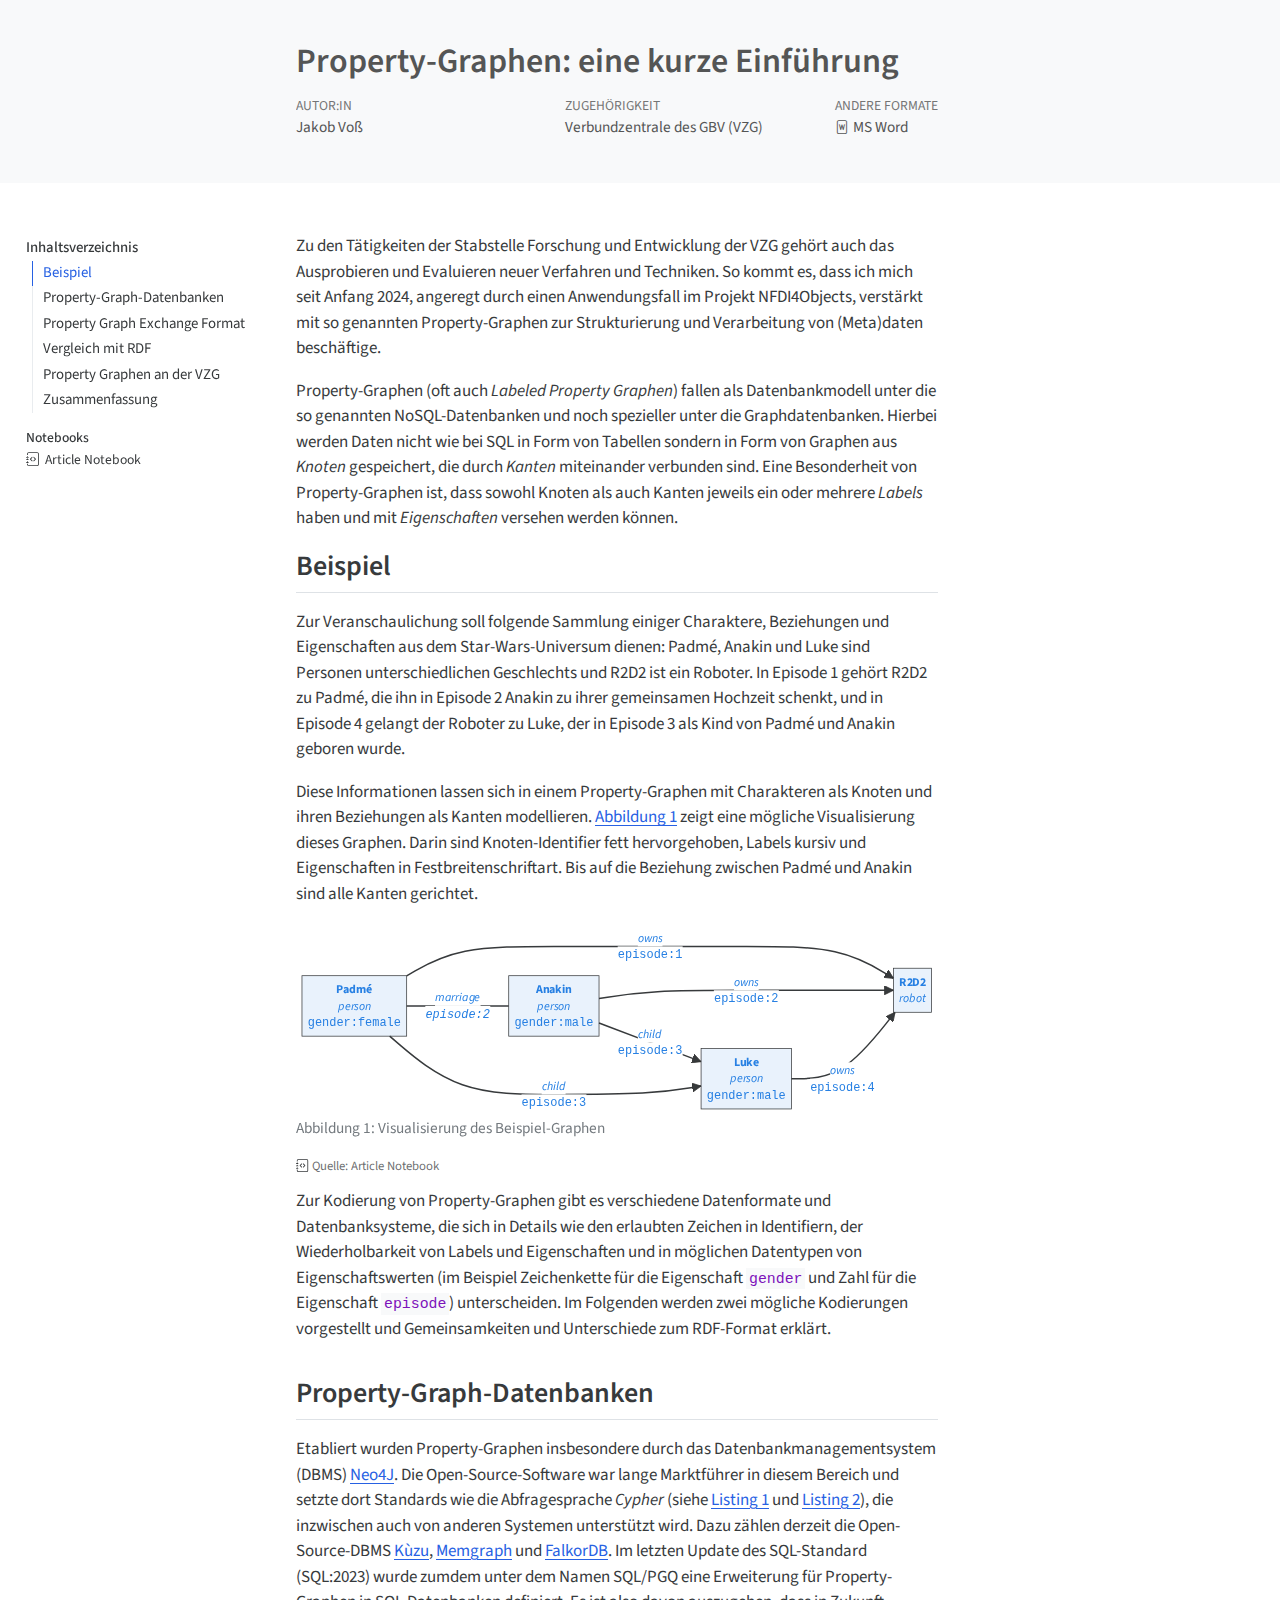
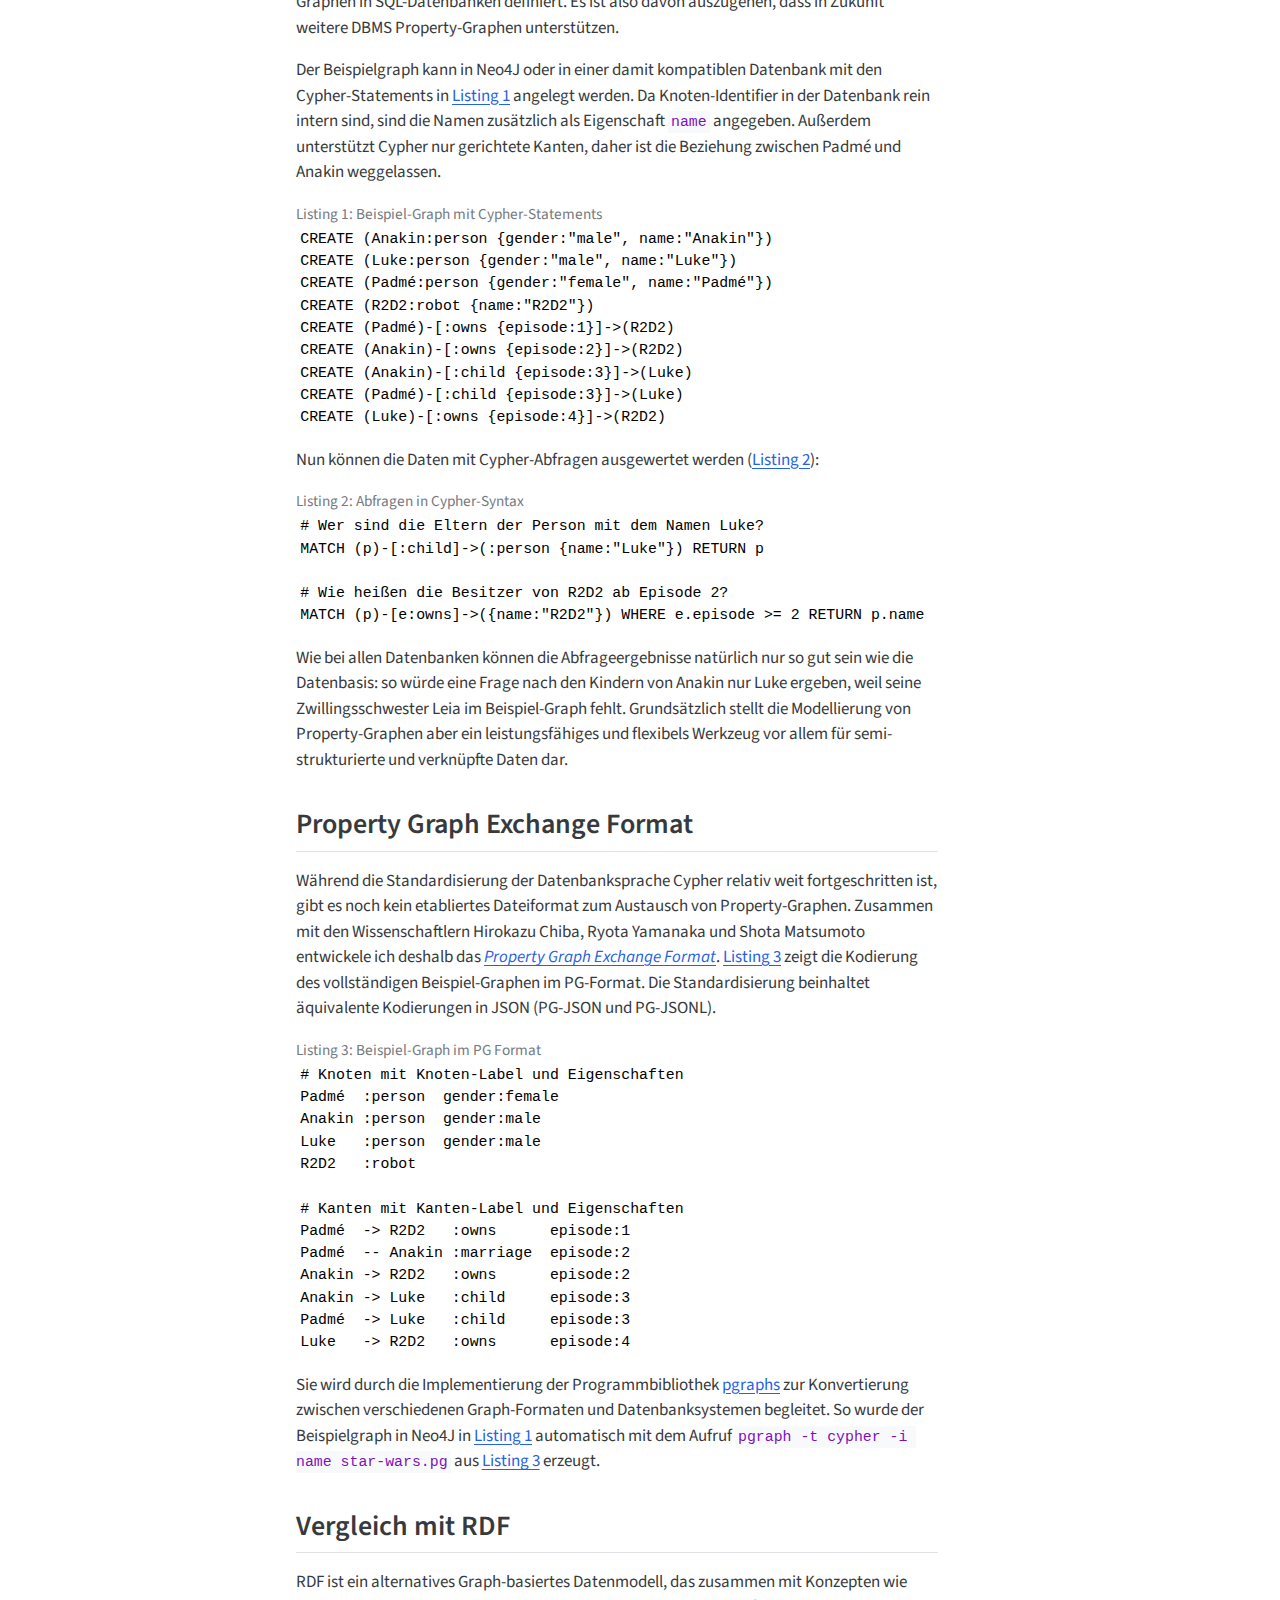
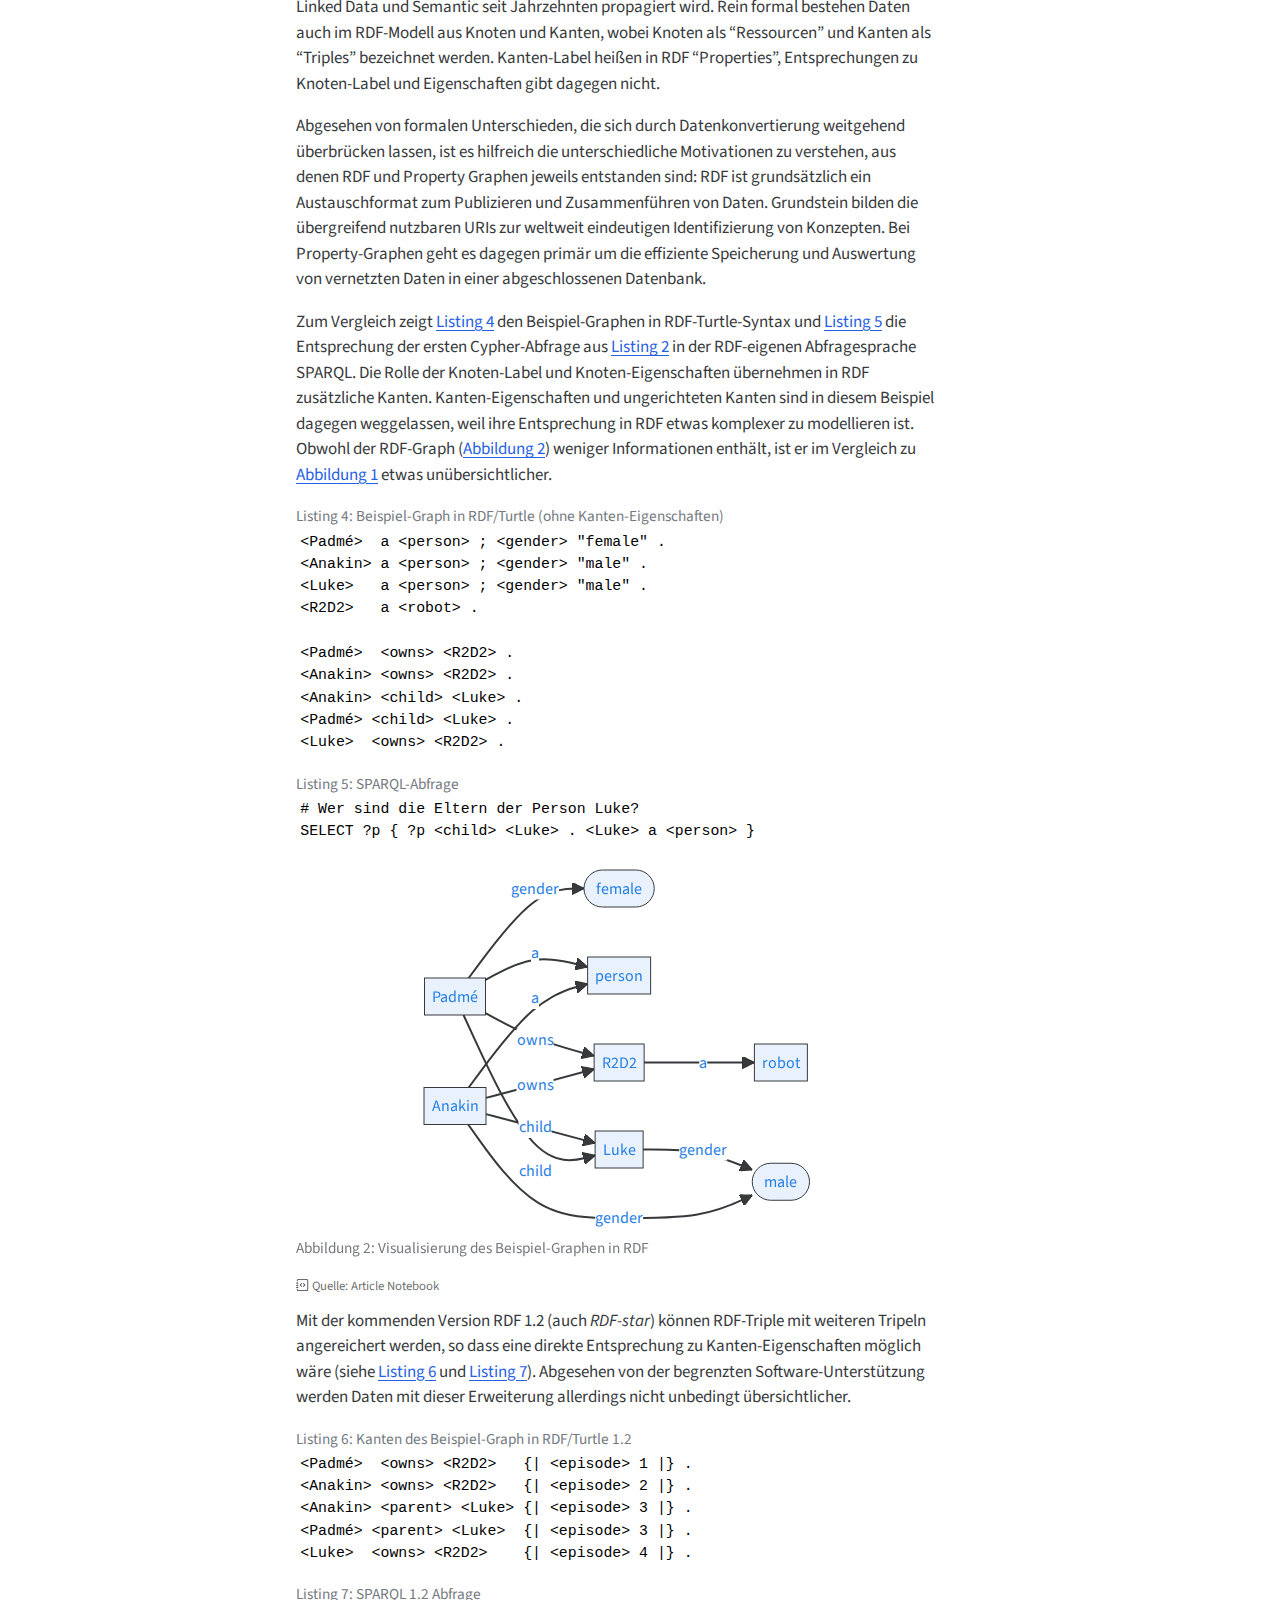
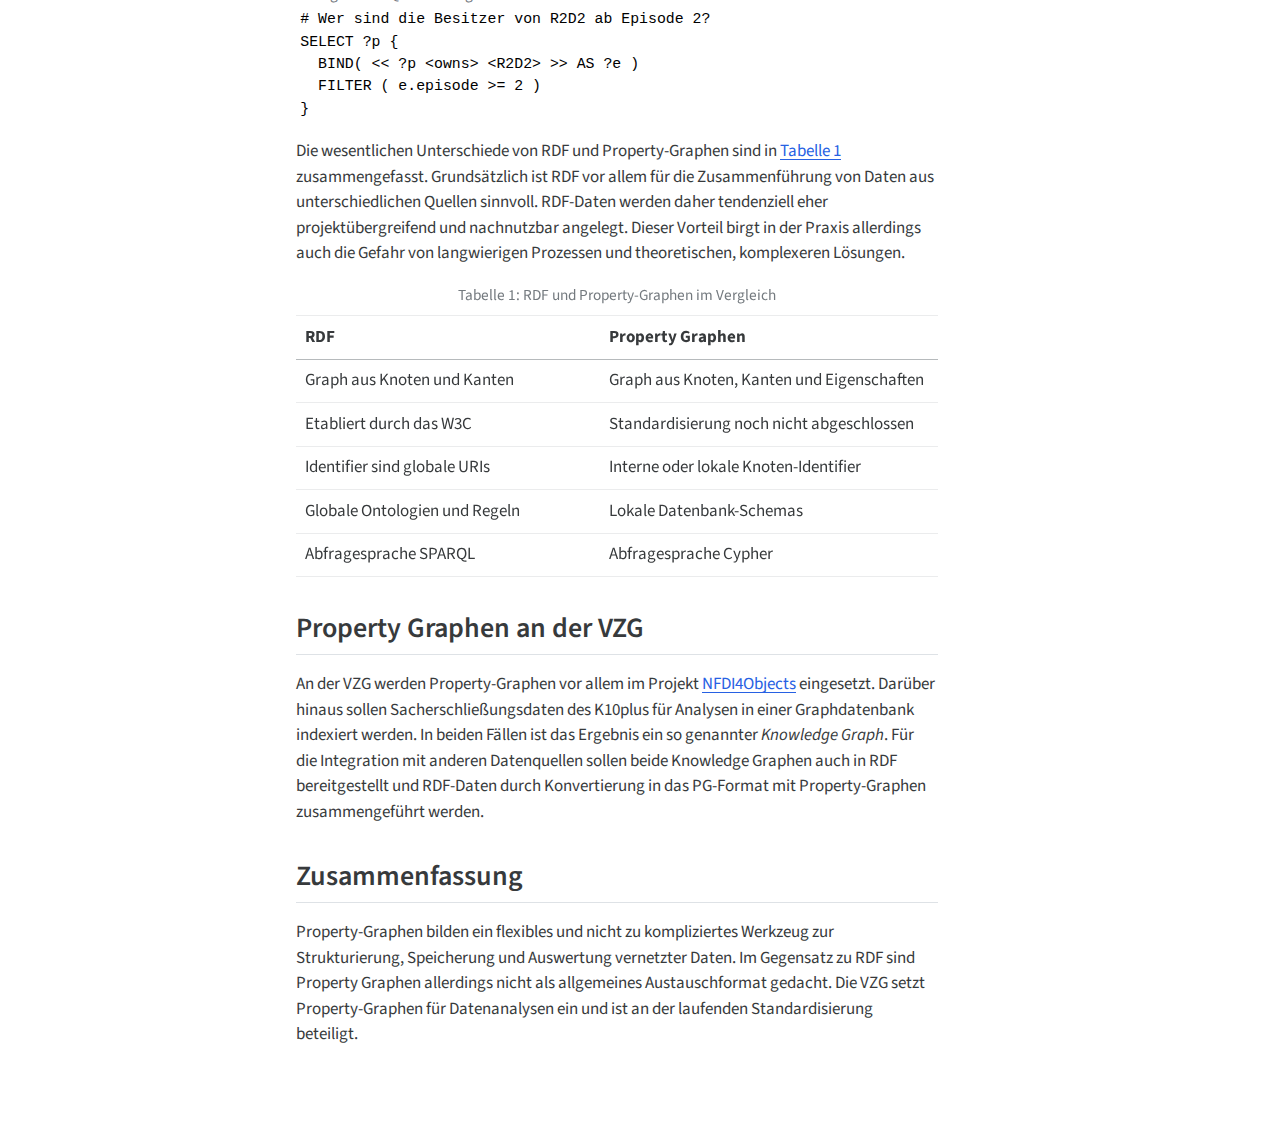
==== commit e382d866: "Typos" ====
--- a/docs/index.html
+++ b/docs/index.html
@@ -108,7 +108,7 @@
   
 
 
-<p>Zu den Tätigkeiten der Stabstelle Forschung und Entwicklung der VZG gehört auch das Ausprobieren und Evaluieren neuer Verfahren und Techniken. So kommt es dass ich mich seit Anfang 2024, angeregt durch einen Anwendungsfall im Projekt NFDI4Objects, verstärkt mit so genannten Property-Graphen zur Strukturierung und Verarbeitung von (Meta)daten beschäftige.</p>
+<p>Zu den Tätigkeiten der Stabstelle Forschung und Entwicklung der VZG gehört auch das Ausprobieren und Evaluieren neuer Verfahren und Techniken. So kommt es, dass ich mich seit Anfang 2024, angeregt durch einen Anwendungsfall im Projekt NFDI4Objects, verstärkt mit so genannten Property-Graphen zur Strukturierung und Verarbeitung von (Meta)daten beschäftige.</p>
 <p>Property-Graphen (oft auch <em>Labeled Property Graphen</em>) fallen als Datenbankmodell unter die so genannten NoSQL-Datenbanken und noch spezieller unter die Graphdatenbanken. Hierbei werden Daten nicht wie bei SQL in Form von Tabellen sondern in Form von Graphen aus <em>Knoten</em> gespeichert, die durch <em>Kanten</em> miteinander verbunden sind. Eine Besonderheit von Property-Graphen ist, dass sowohl Knoten als auch Kanten jeweils ein oder mehrere <em>Labels</em> haben und mit <em>Eigenschaften</em> versehen werden können.</p>
 <section id="beispiel" class="level2">
 <h2 class="anchored" data-anchor-id="beispiel">Beispiel</h2>
@@ -145,7 +145,7 @@
 </section>
 <section id="property-graph-datenbanken" class="level2">
 <h2 class="anchored" data-anchor-id="property-graph-datenbanken">Property-Graph-Datenbanken</h2>
-<p>Etabliert wurden Property-Graphen insbesondere durch das Datenbankmanagementsystem (DBMS) <a href="https://neo4j.com/">Neo4J</a>. Die Open-Source-Software war lange Marktführer in diesem Bereich und setze dort Standards wie die Abfragesprache <em>Cypher</em> (siehe <a href="#lst-cypher" class="quarto-xref">Listing&nbsp;1</a> und <a href="#lst-match" class="quarto-xref">Listing&nbsp;2</a>), die inzwischen auch von anderen Systemen unterstützt wird. Dazu zählen derzeit die Open-Source-DBMS <a href="https://kuzudb.com/">Kùzu</a>, <a href="https://memgraph.com/">Memgraph</a> und <a href="https://www.falkordb.com/">FalkorDB</a>. Im letzten Update des SQL-Standard (SQL:2023) wurde zumdem unter dem Namen SQL/PGQ eine Erweiterung für Property-Graphen in SQL-Datenbanken definiert. Es ist also davon auszugehen, dass in Zukunft weitere DBMS Property-Graphen unterstützen.</p>
+<p>Etabliert wurden Property-Graphen insbesondere durch das Datenbankmanagementsystem (DBMS) <a href="https://neo4j.com/">Neo4J</a>. Die Open-Source-Software war lange Marktführer in diesem Bereich und setzte dort Standards wie die Abfragesprache <em>Cypher</em> (siehe <a href="#lst-cypher" class="quarto-xref">Listing&nbsp;1</a> und <a href="#lst-match" class="quarto-xref">Listing&nbsp;2</a>), die inzwischen auch von anderen Systemen unterstützt wird. Dazu zählen derzeit die Open-Source-DBMS <a href="https://kuzudb.com/">Kùzu</a>, <a href="https://memgraph.com/">Memgraph</a> und <a href="https://www.falkordb.com/">FalkorDB</a>. Im letzten Update des SQL-Standard (SQL:2023) wurde zumdem unter dem Namen SQL/PGQ eine Erweiterung für Property-Graphen in SQL-Datenbanken definiert. Es ist also davon auszugehen, dass in Zukunft weitere DBMS Property-Graphen unterstützen.</p>
 <p>Der Beispielgraph kann in Neo4J oder in einer damit kompatiblen Datenbank mit den Cypher-Statements in <a href="#lst-cypher" class="quarto-xref">Listing&nbsp;1</a> angelegt werden. Da Knoten-Identifier in der Datenbank rein intern sind, sind die Namen zusätzlich als Eigenschaft <code>name</code> angegeben. Außerdem unterstützt Cypher nur gerichtete Kanten, daher ist die Beziehung zwischen Padmé und Anakin weggelassen.</p>
 <div id="lst-cypher" class="cypher listing quarto-float">
 <figure class="quarto-float quarto-float-lst figure">
@@ -180,7 +180,7 @@
 </div>
 </figure>
 </div>
-<p>Wie bei allen Datenbanken können die Abfrageergebnisse natürlich nur so gut sein wie die Datenbasis: so würde eine Frage nach den Kindern von Anakin nur Luke ergeben, weil seine Zwillingsschwester Leia im Beispiel-Graph fehlt. Grundsätzlich stellt die Modellierung von Property-Graphen aber ein leistungsfähiges und flexibels Werkzeug vor allem für semi-strukturierte und verknüpfte Daten da.</p>
+<p>Wie bei allen Datenbanken können die Abfrageergebnisse natürlich nur so gut sein wie die Datenbasis: so würde eine Frage nach den Kindern von Anakin nur Luke ergeben, weil seine Zwillingsschwester Leia im Beispiel-Graph fehlt. Grundsätzlich stellt die Modellierung von Property-Graphen aber ein leistungsfähiges und flexibels Werkzeug vor allem für semi-strukturierte und verknüpfte Daten dar.</p>
 </section>
 <section id="property-graph-exchange-format" class="level2">
 <h2 class="anchored" data-anchor-id="property-graph-exchange-format">Property Graph Exchange Format</h2>
@@ -191,13 +191,13 @@
 Listing&nbsp;3: Beispiel-Graph im PG Format
 </figcaption>
 <div aria-describedby="lst-pg-caption-0ceaefa1-69ba-4598-a22c-09a6ac19f8ca">
-<pre id="lst-pg" class="pg"><code># Knoten mit Knoten-Typ (Label) und Eigenschaften
+<pre id="lst-pg" class="pg"><code># Knoten mit Knoten-Label und Eigenschaften
 Padmé  :person  gender:female
 Anakin :person  gender:male                 
 Luke   :person  gender:male                 
 R2D2   :robot              
    
-# Kanten mit Kanten-Typ (Label) und Eigenschaften
+# Kanten mit Kanten-Label und Eigenschaften
 Padmé  -&gt; R2D2   :owns      episode:1
 Padmé  -- Anakin :marriage  episode:2
 Anakin -&gt; R2D2   :owns      episode:2    
@@ -207,12 +207,12 @@
 </div>
 </figure>
 </div>
-<p>und wird durch die Implementierung der Programmbibliothek <a href="https://www.npmjs.com/package/pgraphs">pgraphs</a> zur Konvertierung zwischen verschiedenen Graph-Formaten und Datenbanksystemen begleitet. So wurde der Beispielgraph in Neo4J in <a href="#lst-cypher" class="quarto-xref">Listing&nbsp;1</a> automatisch mit dem Aufruf <code>pgraph -t cypher -i name star-wars.pg</code> aus <a href="#lst-pg" class="quarto-xref">Listing&nbsp;3</a> erzeugt.</p>
+<p>Sie wird durch die Implementierung der Programmbibliothek <a href="https://www.npmjs.com/package/pgraphs">pgraphs</a> zur Konvertierung zwischen verschiedenen Graph-Formaten und Datenbanksystemen begleitet. So wurde der Beispielgraph in Neo4J in <a href="#lst-cypher" class="quarto-xref">Listing&nbsp;1</a> automatisch mit dem Aufruf <code>pgraph -t cypher -i name star-wars.pg</code> aus <a href="#lst-pg" class="quarto-xref">Listing&nbsp;3</a> erzeugt.</p>
 </section>
 <section id="vergleich-mit-rdf" class="level2">
 <h2 class="anchored" data-anchor-id="vergleich-mit-rdf">Vergleich mit RDF</h2>
-<p>RDF ist ein alternatives Graph-basiertes Datenmodell, das zusammen mit Konzepte wie Linked Data und Semantic seit Jahrzehnten propagiert wird. Rein formal bestehen Daten auch im RDF-Modell aus Knoten und Kanten, wobei Knoten als “Ressourcen” und Kanten als “Triples” bezeichnet werden. Kanten-Label heißen in RDF “Properties”, Entsprechungen zu Knoten-Label und Eigenschaften gibt dagegen nicht.</p>
-<p>Abgesehen von formalen Unterschieden, die sich durch Datenkonvertierung weitgehend überbrücken lassen, ist hilfreich die unterschiedliche Motivationen zu verstehen, aus denen RDF und Property Graphen jeweils entstanden sind: RDF ist grundsätzlich ein Austauschformat zum Publizieren und Zusammenführen von Daten. Grundstein bilden die übergreifend nutzbaren URIs zur weltweit eindeutigen Identifizierung von Konzepten. Bei Property-Graphen geht es dagegen primär um die effiziente Speicherung und Auswertung von vernetzen Daten in einer abgeschlossenen Datenbank.</p>
+<p>RDF ist ein alternatives Graph-basiertes Datenmodell, das zusammen mit Konzepten wie Linked Data und Semantic seit Jahrzehnten propagiert wird. Rein formal bestehen Daten auch im RDF-Modell aus Knoten und Kanten, wobei Knoten als “Ressourcen” und Kanten als “Triples” bezeichnet werden. Kanten-Label heißen in RDF “Properties”, Entsprechungen zu Knoten-Label und Eigenschaften gibt dagegen nicht.</p>
+<p>Abgesehen von formalen Unterschieden, die sich durch Datenkonvertierung weitgehend überbrücken lassen, ist es hilfreich die unterschiedliche Motivationen zu verstehen, aus denen RDF und Property Graphen jeweils entstanden sind: RDF ist grundsätzlich ein Austauschformat zum Publizieren und Zusammenführen von Daten. Grundstein bilden die übergreifend nutzbaren URIs zur weltweit eindeutigen Identifizierung von Konzepten. Bei Property-Graphen geht es dagegen primär um die effiziente Speicherung und Auswertung von vernetzten Daten in einer abgeschlossenen Datenbank.</p>
 <p>Zum Vergleich zeigt <a href="#lst-ttl" class="quarto-xref">Listing&nbsp;4</a> den Beispiel-Graphen in RDF-Turtle-Syntax und <a href="#lst-sparql" class="quarto-xref">Listing&nbsp;5</a> die Entsprechung der ersten Cypher-Abfrage aus <a href="#lst-match" class="quarto-xref">Listing&nbsp;2</a> in der RDF-eigenen Abfragesprache SPARQL. Die Rolle der Knoten-Label und Knoten-Eigenschaften übernehmen in RDF zusätzliche Kanten. Kanten-Eigenschaften und ungerichteten Kanten sind in diesem Beispiel dagegen weggelassen, weil ihre Entsprechung in RDF etwas komplexer zu modellieren ist. Obwohl der RDF-Graph (<a href="#fig-rdf-image" class="quarto-xref">Abbildung&nbsp;2</a>) weniger Informationen enthält, ist er im Vergleich zu <a href="#fig-image" class="quarto-xref">Abbildung&nbsp;1</a> etwas unübersichtlicher.</p>
 <div id="lst-ttl" class="ttlr listing quarto-float">
 <figure class="quarto-float quarto-float-lst figure">
@@ -273,7 +273,7 @@
 </div>
 </div>
 <a class="quarto-notebook-link" id="nblink-2" href="index-preview.html">Quelle: Article Notebook</a></div>
-<p>Mit der kommenden Version RDF 1.2 (auch <em>RDF-star</em>) können RDF-Triple mit weiteren Tripeln angereichtert werden, so dass ine direkte Entsprechung zu Kanten-Eigenschaften möglich wäre (siehe <a href="#lst-ttl2" class="quarto-xref">Listing&nbsp;6</a> und <a href="#lst-sparql2" class="quarto-xref">Listing&nbsp;7</a>). Abgesehen von der begrenzten Software-Unterstützung werden Daten mit dieser Erweiterung allerdings nicht unbedingt übersichtlicher.</p>
+<p>Mit der kommenden Version RDF 1.2 (auch <em>RDF-star</em>) können RDF-Triple mit weiteren Tripeln angereichert werden, so dass eine direkte Entsprechung zu Kanten-Eigenschaften möglich wäre (siehe <a href="#lst-ttl2" class="quarto-xref">Listing&nbsp;6</a> und <a href="#lst-sparql2" class="quarto-xref">Listing&nbsp;7</a>). Abgesehen von der begrenzten Software-Unterstützung werden Daten mit dieser Erweiterung allerdings nicht unbedingt übersichtlicher.</p>
 <div id="lst-ttl2" class="ttlr listing quarto-float">
 <figure class="quarto-float quarto-float-lst figure">
 <figcaption class="quarto-float-caption-top quarto-float-caption quarto-float-lst" id="lst-ttl2-caption-0ceaefa1-69ba-4598-a22c-09a6ac19f8ca">
@@ -353,7 +353,7 @@
 </section>
 <section id="zusammenfassung" class="level2">
 <h2 class="anchored" data-anchor-id="zusammenfassung">Zusammenfassung</h2>
-<p>Property-Graphen bilden ein flexibles und nicht zu kompliziertes Werkzeug zur Strukturierung, Speicherung und Auswertung vernetzter Daten. Im Gegensatz zu RDF sind Property Graphen allerdings nicht als allgemeines Austauschformat gedacht. Die VZG setzt Property-Graphen ein und ist an der laufenden Standardisierung beteiligt.</p>
+<p>Property-Graphen bilden ein flexibles und nicht zu kompliziertes Werkzeug zur Strukturierung, Speicherung und Auswertung vernetzter Daten. Im Gegensatz zu RDF sind Property Graphen allerdings nicht als allgemeines Austauschformat gedacht. Die VZG setzt Property-Graphen für Datenanalysen ein und ist an der laufenden Standardisierung beteiligt.</p>
 </section>
 
 </main>
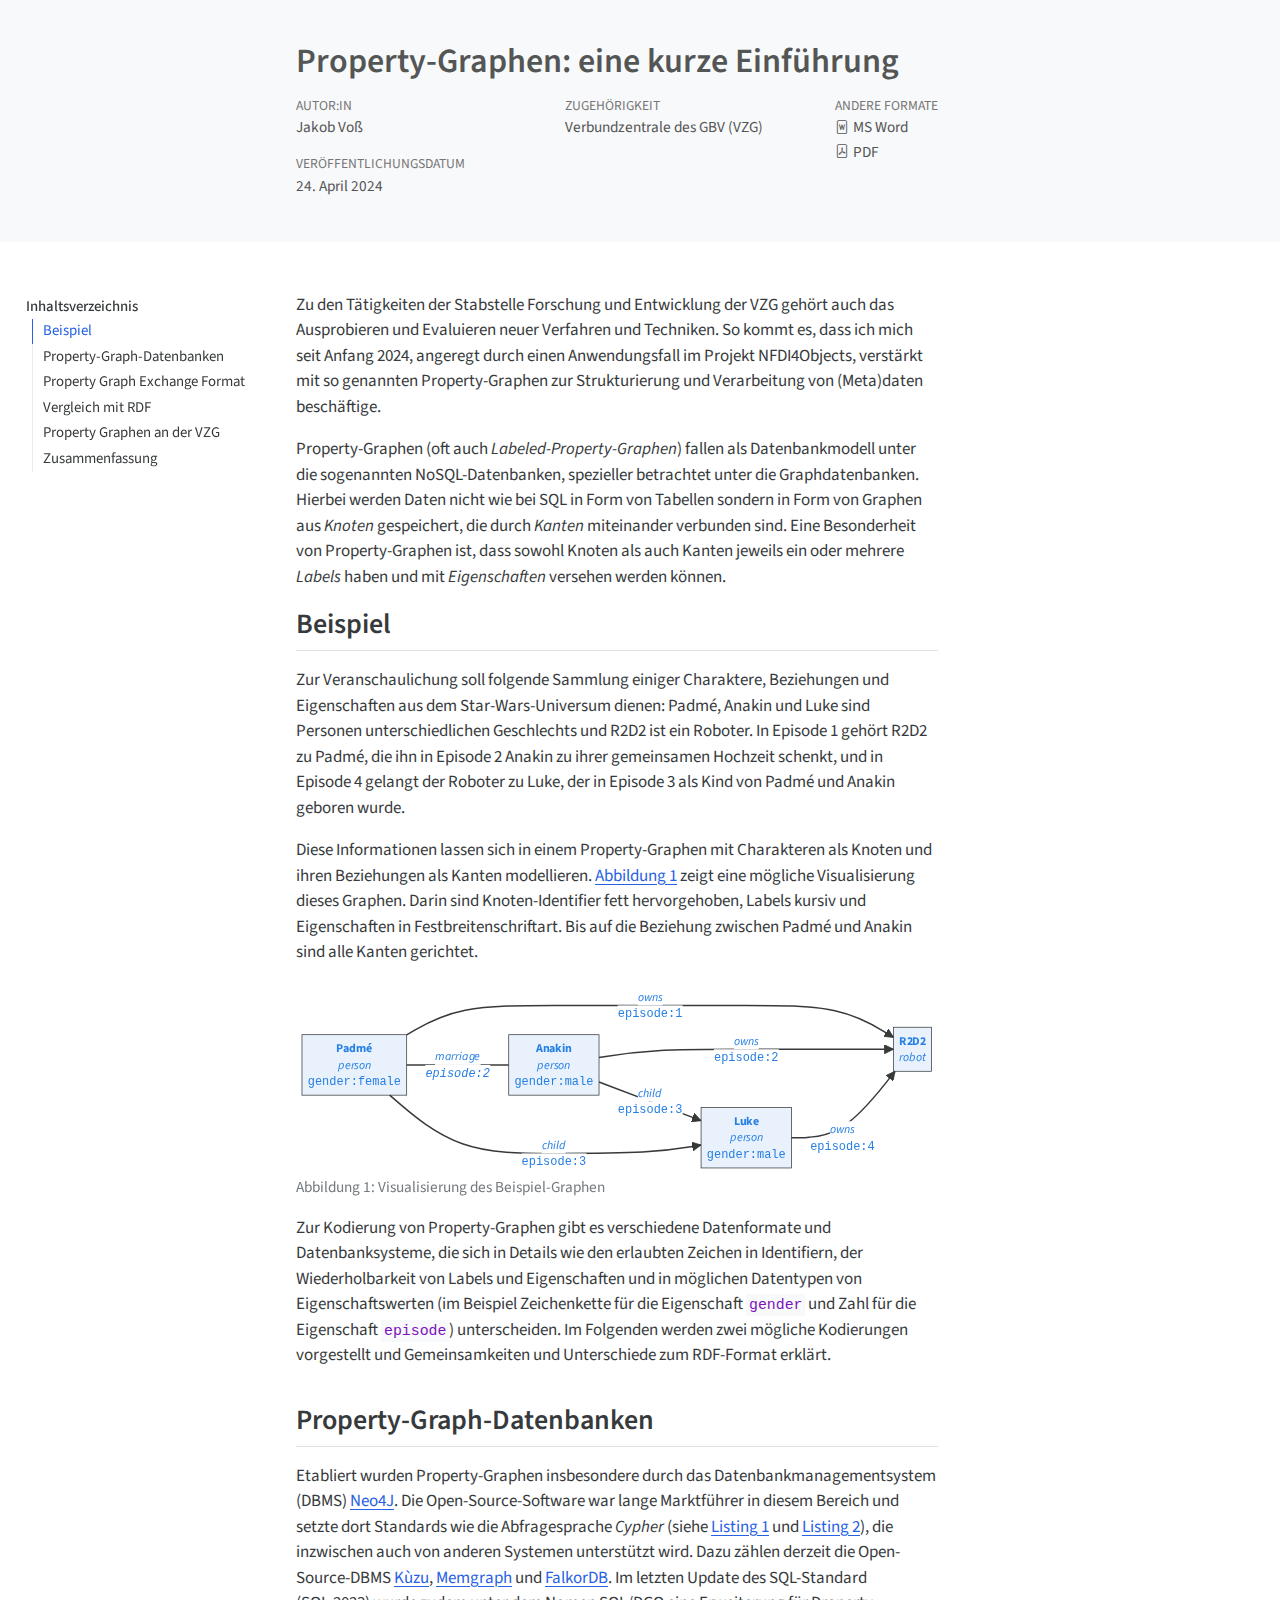
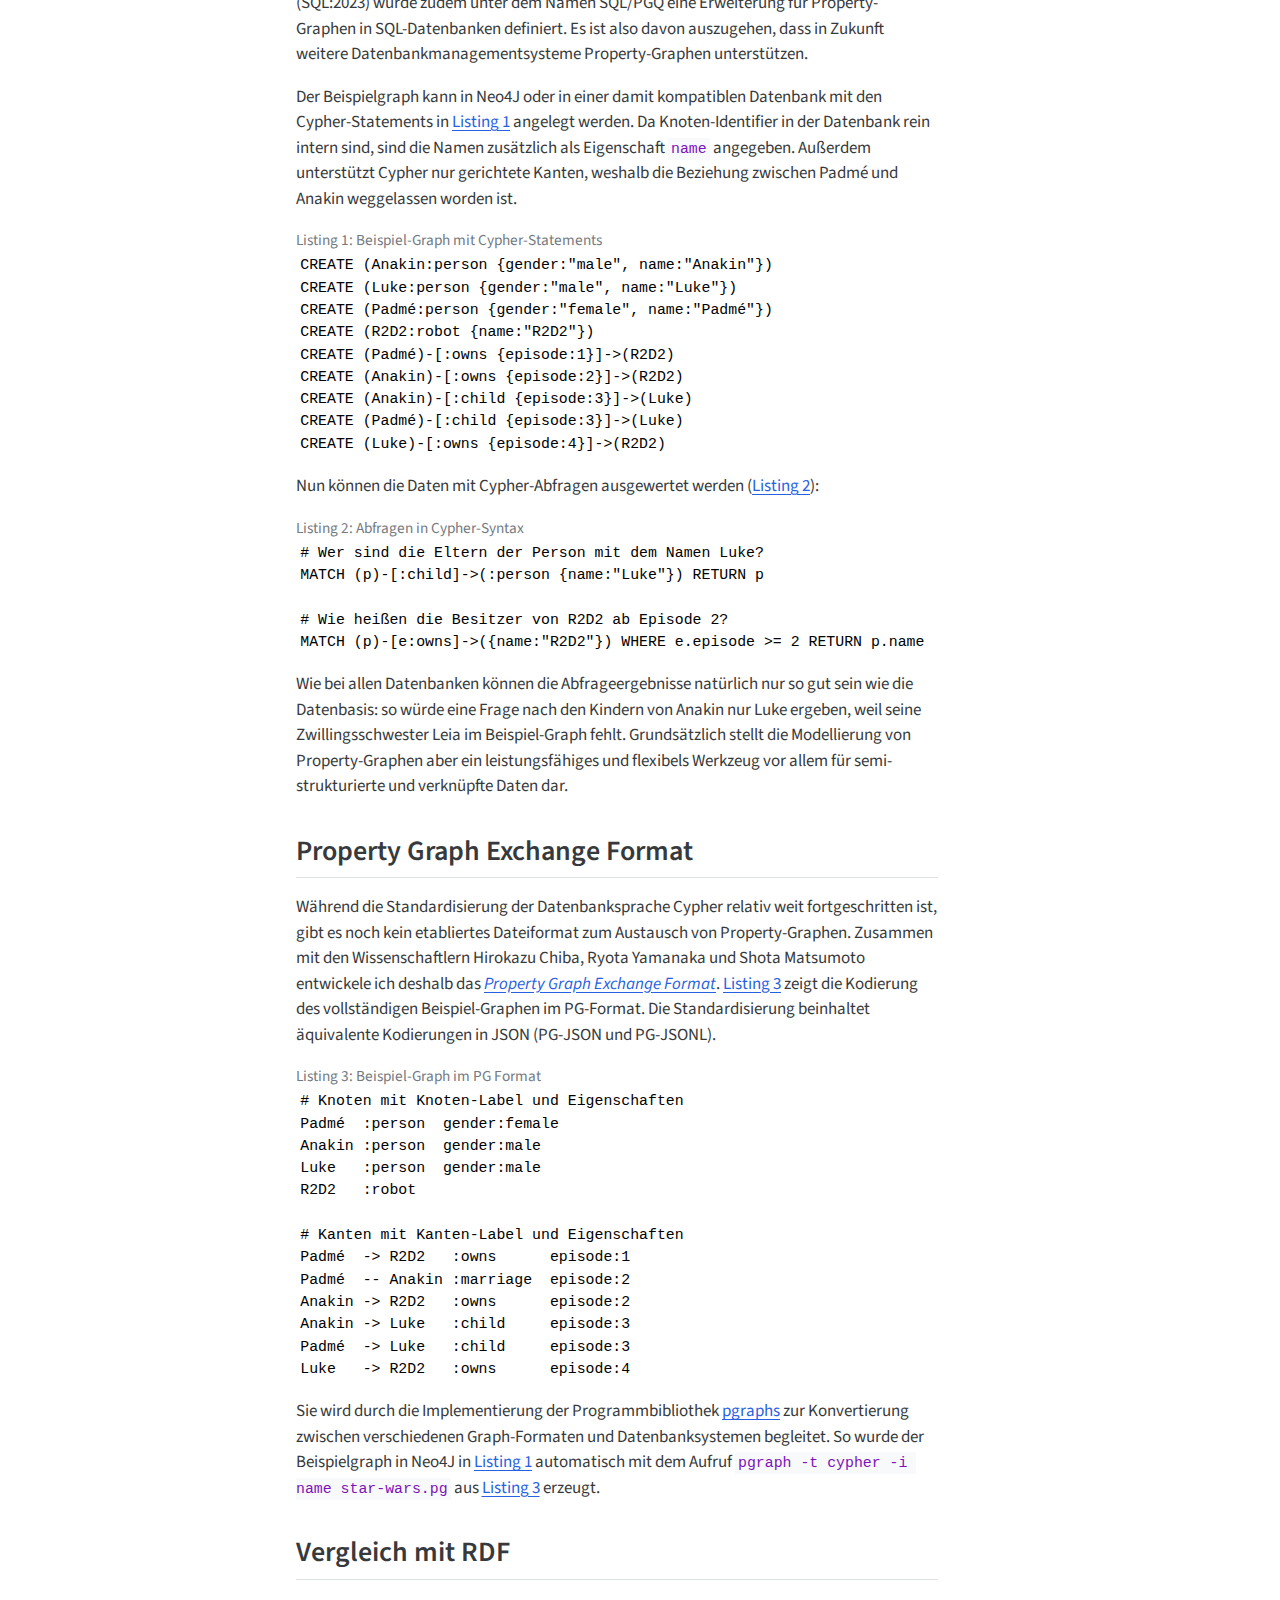
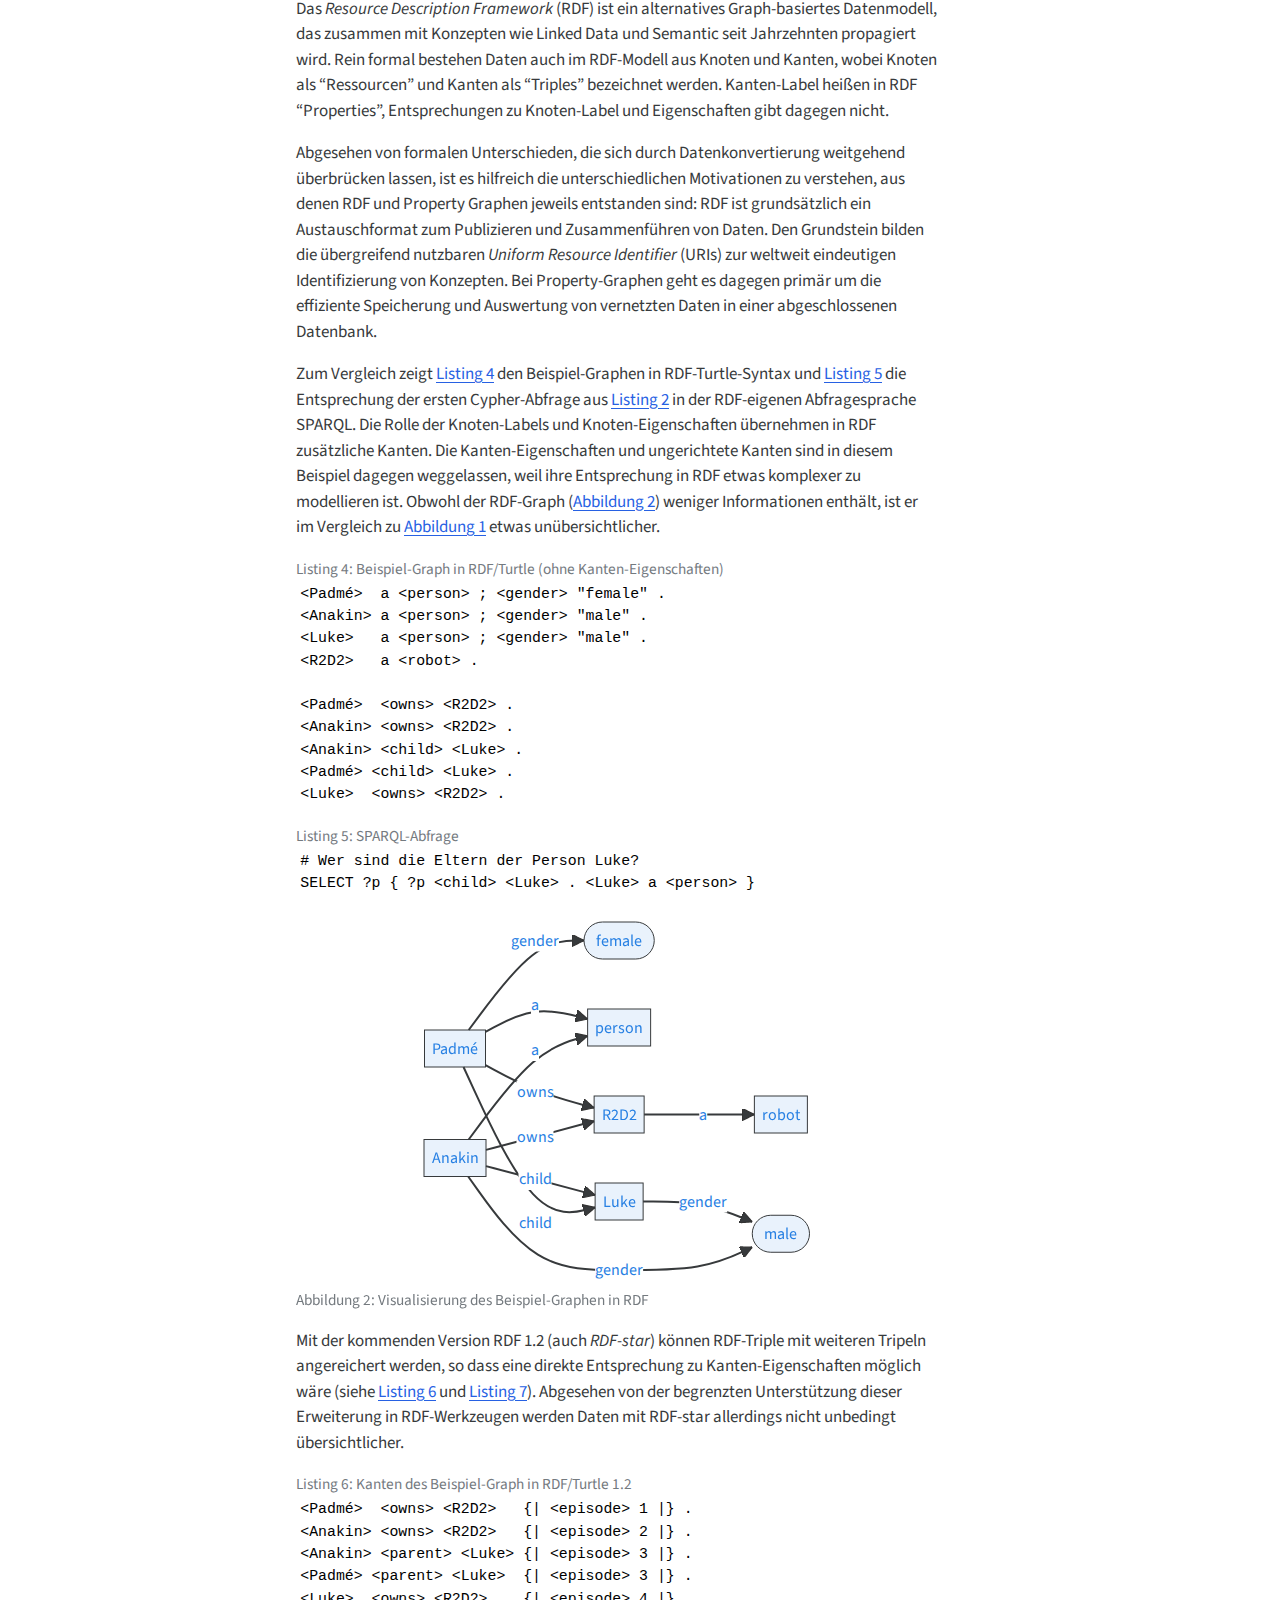
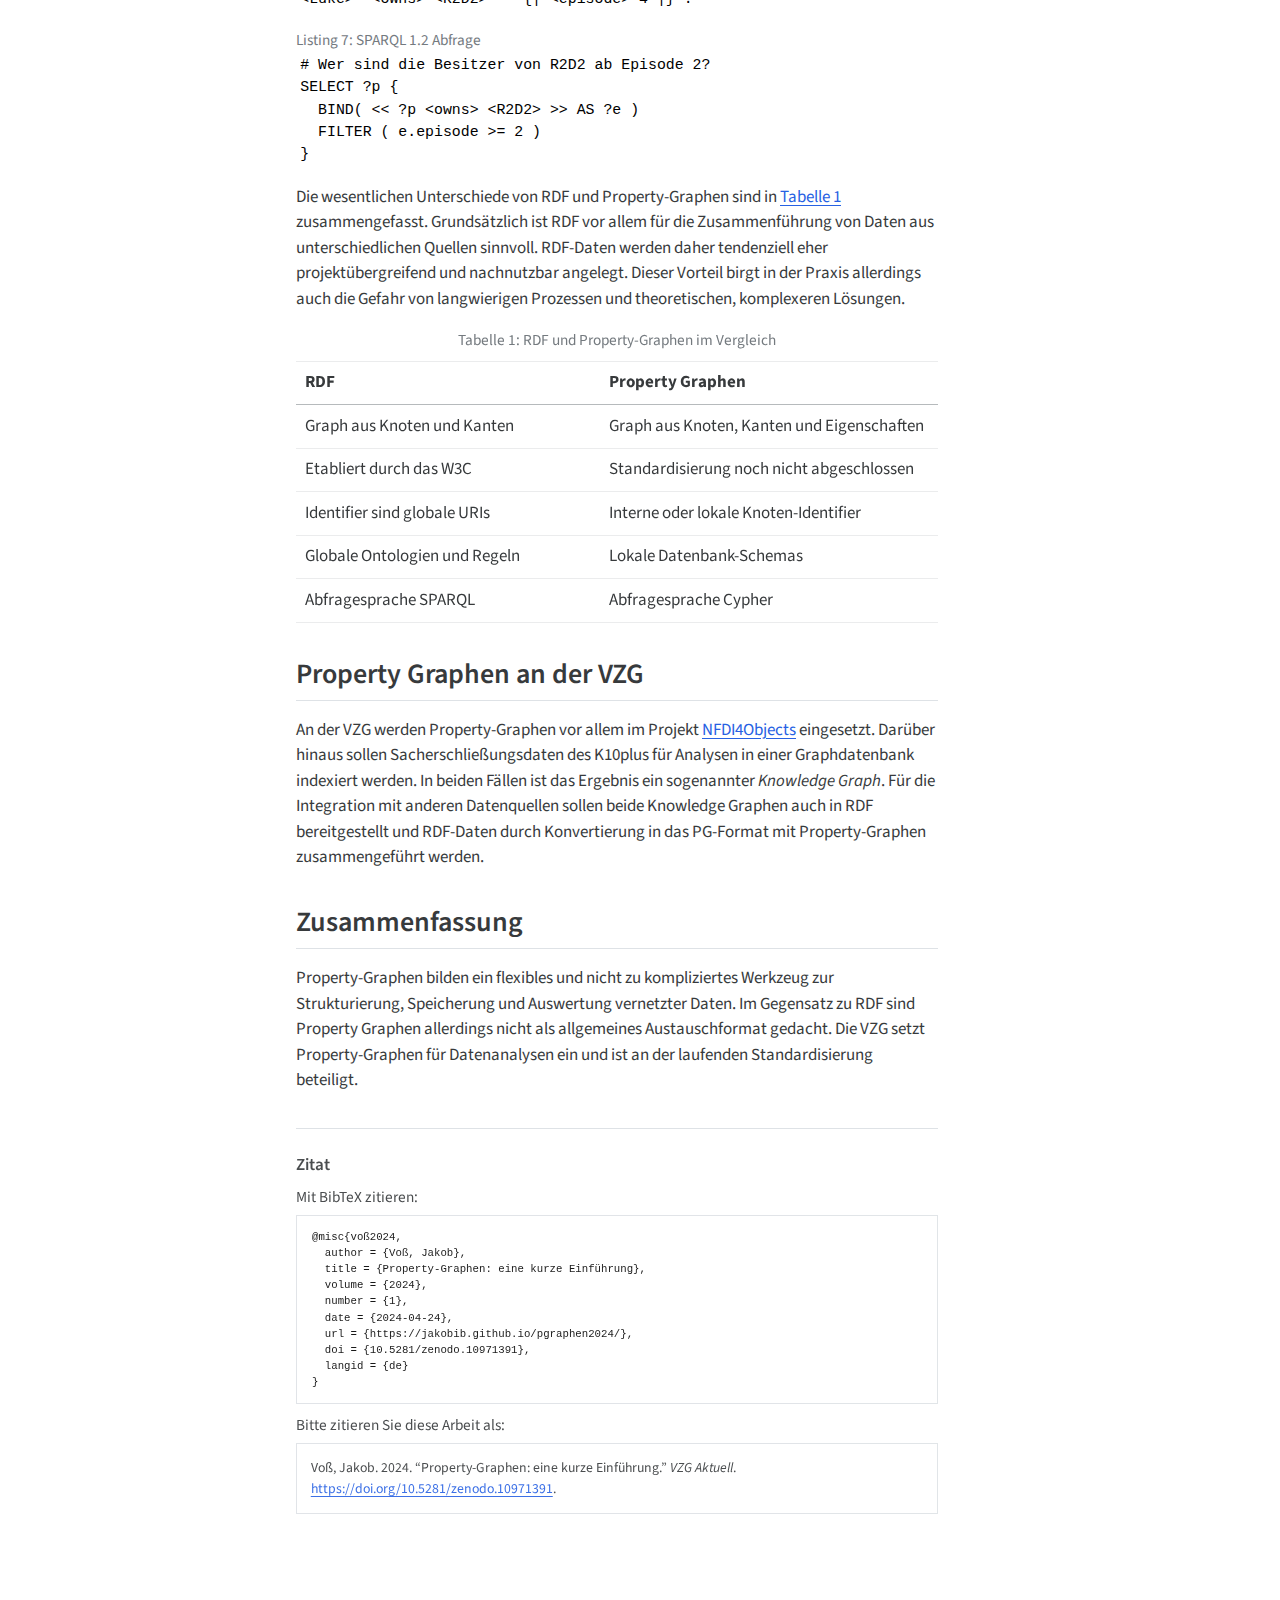
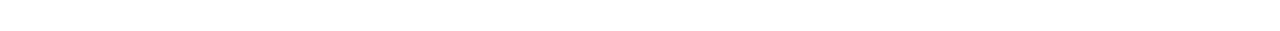
==== commit 3533bcc0: "Finish preprint" ====
--- a/docs/index.html
+++ b/docs/index.html
@@ -40,8 +40,17 @@
 
 <meta name="citation_title" content="Property-Graphen: eine kurze Einführung">
 <meta name="citation_author" content="Jakob Voß">
+<meta name="citation_publication_date" content="2024-04-24">
+<meta name="citation_cover_date" content="2024-04-24">
+<meta name="citation_year" content="2024">
+<meta name="citation_online_date" content="2024-04-24">
+<meta name="citation_fulltext_html_url" content="https://jakobib.github.io/pgraphen2024/">
+<meta name="citation_issue" content="1">
+<meta name="citation_doi" content="10.5281/zenodo.10971391">
+<meta name="citation_volume" content="2024">
 <meta name="citation_language" content="de">
-<meta name="citation_reference" content="citation_title=Property Graph Exchange Format;,citation_author=Voß Chiba;,citation_publication_date=2024;,citation_cover_date=2024;,citation_year=2024;,citation_fulltext_html_url=https://github.com/pg-format/specification;">
+<meta name="citation_journal_title" content="VZG Aktuell">
+<meta name="citation_reference" content="citation_title=Property Graph Exchange Format Specification;,citation_author=Chiba Voß;,citation_publication_date=2024;,citation_cover_date=2024;,citation_year=2024;,citation_fulltext_html_url=https://github.com/pg-format/specification;">
 </head>
 
 <body>
@@ -64,7 +73,9 @@
           </div>
                 <div class="quarto-title-meta-contents">
                     <p class="affiliation">
+                        <a href="https://www.gbv.de/">
                         Verbundzentrale des GBV (VZG)
+                        </a>
                       </p>
                   </div>
                     </div>
@@ -72,12 +83,18 @@
         <div class="quarto-title-meta">
 
                       
+                <div>
+            <div class="quarto-title-meta-heading">Veröffentlichungsdatum</div>
+            <div class="quarto-title-meta-contents">
+              <p class="date">24. April 2024</p>
+            </div>
+          </div>
           
                 
               </div>
       </div>
       <div class="quarto-title-meta-column-end quarto-other-formats-target">
-      <div class="quarto-alternate-formats"><div class="quarto-title-meta-heading">Andere Formate</div><div class="quarto-title-meta-contents"><p><a href="index.docx"><i class="bi bi-file-word"></i>MS Word</a></p></div></div></div>
+      <div class="quarto-alternate-formats"><div class="quarto-title-meta-heading">Andere Formate</div><div class="quarto-title-meta-contents"><p><a href="index.docx"><i class="bi bi-file-word"></i>MS Word</a></p></div><div class="quarto-title-meta-contents"><p><a href="index.pdf"><i class="bi bi-file-pdf"></i>PDF</a></p></div></div></div>
     </div>
 
 
@@ -97,7 +114,7 @@
   <li><a href="#property-graphen-an-der-vzg" id="toc-property-graphen-an-der-vzg" class="nav-link" data-scroll-target="#property-graphen-an-der-vzg">Property Graphen an der VZG</a></li>
   <li><a href="#zusammenfassung" id="toc-zusammenfassung" class="nav-link" data-scroll-target="#zusammenfassung">Zusammenfassung</a></li>
   </ul>
-<div class="quarto-alternate-notebooks"><h2>Notebooks</h2><ul><li><a href="index-preview.html"><i class="bi bi-journal-code"></i>Article Notebook</a></li></ul></div></nav>
+</nav>
 </div>
 <div id="quarto-margin-sidebar" class="sidebar margin-sidebar">
 </div>
@@ -109,12 +126,12 @@
 
 
 <p>Zu den Tätigkeiten der Stabstelle Forschung und Entwicklung der VZG gehört auch das Ausprobieren und Evaluieren neuer Verfahren und Techniken. So kommt es, dass ich mich seit Anfang 2024, angeregt durch einen Anwendungsfall im Projekt NFDI4Objects, verstärkt mit so genannten Property-Graphen zur Strukturierung und Verarbeitung von (Meta)daten beschäftige.</p>
-<p>Property-Graphen (oft auch <em>Labeled Property Graphen</em>) fallen als Datenbankmodell unter die so genannten NoSQL-Datenbanken und noch spezieller unter die Graphdatenbanken. Hierbei werden Daten nicht wie bei SQL in Form von Tabellen sondern in Form von Graphen aus <em>Knoten</em> gespeichert, die durch <em>Kanten</em> miteinander verbunden sind. Eine Besonderheit von Property-Graphen ist, dass sowohl Knoten als auch Kanten jeweils ein oder mehrere <em>Labels</em> haben und mit <em>Eigenschaften</em> versehen werden können.</p>
+<p>Property-Graphen (oft auch <em>Labeled-Property-Graphen</em>) fallen als Datenbankmodell unter die sogenannten NoSQL-Datenbanken, spezieller betrachtet unter die Graphdatenbanken. Hierbei werden Daten nicht wie bei SQL in Form von Tabellen sondern in Form von Graphen aus <em>Knoten</em> gespeichert, die durch <em>Kanten</em> miteinander verbunden sind. Eine Besonderheit von Property-Graphen ist, dass sowohl Knoten als auch Kanten jeweils ein oder mehrere <em>Labels</em> haben und mit <em>Eigenschaften</em> versehen werden können.</p>
 <section id="beispiel" class="level2">
 <h2 class="anchored" data-anchor-id="beispiel">Beispiel</h2>
 <p>Zur Veranschaulichung soll folgende Sammlung einiger Charaktere, Beziehungen und Eigenschaften aus dem Star-Wars-Universum dienen: Padmé, Anakin und Luke sind Personen unterschiedlichen Geschlechts und R2D2 ist ein Roboter. In Episode 1 gehört R2D2 zu Padmé, die ihn in Episode 2 Anakin zu ihrer gemeinsamen Hochzeit schenkt, und in Episode 4 gelangt der Roboter zu Luke, der in Episode 3 als Kind von Padmé und Anakin geboren wurde.</p>
 <p>Diese Informationen lassen sich in einem Property-Graphen mit Charakteren als Knoten und ihren Beziehungen als Kanten modellieren. <a href="#fig-image" class="quarto-xref">Abbildung&nbsp;1</a> zeigt eine mögliche Visualisierung dieses Graphen. Darin sind Knoten-Identifier fett hervorgehoben, Labels kursiv und Eigenschaften in Festbreitenschriftart. Bis auf die Beziehung zwischen Padmé und Anakin sind alle Kanten gerichtet.</p>
-<div class="cell" data-layout-align="default">
+<div class="cell" data-fig-width="100%" data-layout-align="default">
 <div class="cell-output-display">
 <div id="fig-image" class="quarto-figure quarto-figure-center quarto-float anchored">
 <figure class="quarto-float quarto-float-fig figure">
@@ -140,13 +157,13 @@
 </figure>
 </div>
 </div>
-<a class="quarto-notebook-link" id="nblink-1" href="index-preview.html">Quelle: Article Notebook</a></div>
+</div>
 <p>Zur Kodierung von Property-Graphen gibt es verschiedene Datenformate und Datenbanksysteme, die sich in Details wie den erlaubten Zeichen in Identifiern, der Wiederholbarkeit von Labels und Eigenschaften und in möglichen Datentypen von Eigenschaftswerten (im Beispiel Zeichenkette für die Eigenschaft <code>gender</code> und Zahl für die Eigenschaft <code>episode</code>) unterscheiden. Im Folgenden werden zwei mögliche Kodierungen vorgestellt und Gemeinsamkeiten und Unterschiede zum RDF-Format erklärt.</p>
 </section>
 <section id="property-graph-datenbanken" class="level2">
 <h2 class="anchored" data-anchor-id="property-graph-datenbanken">Property-Graph-Datenbanken</h2>
-<p>Etabliert wurden Property-Graphen insbesondere durch das Datenbankmanagementsystem (DBMS) <a href="https://neo4j.com/">Neo4J</a>. Die Open-Source-Software war lange Marktführer in diesem Bereich und setzte dort Standards wie die Abfragesprache <em>Cypher</em> (siehe <a href="#lst-cypher" class="quarto-xref">Listing&nbsp;1</a> und <a href="#lst-match" class="quarto-xref">Listing&nbsp;2</a>), die inzwischen auch von anderen Systemen unterstützt wird. Dazu zählen derzeit die Open-Source-DBMS <a href="https://kuzudb.com/">Kùzu</a>, <a href="https://memgraph.com/">Memgraph</a> und <a href="https://www.falkordb.com/">FalkorDB</a>. Im letzten Update des SQL-Standard (SQL:2023) wurde zumdem unter dem Namen SQL/PGQ eine Erweiterung für Property-Graphen in SQL-Datenbanken definiert. Es ist also davon auszugehen, dass in Zukunft weitere DBMS Property-Graphen unterstützen.</p>
-<p>Der Beispielgraph kann in Neo4J oder in einer damit kompatiblen Datenbank mit den Cypher-Statements in <a href="#lst-cypher" class="quarto-xref">Listing&nbsp;1</a> angelegt werden. Da Knoten-Identifier in der Datenbank rein intern sind, sind die Namen zusätzlich als Eigenschaft <code>name</code> angegeben. Außerdem unterstützt Cypher nur gerichtete Kanten, daher ist die Beziehung zwischen Padmé und Anakin weggelassen.</p>
+<p>Etabliert wurden Property-Graphen insbesondere durch das Datenbankmanagementsystem (DBMS) <a href="https://neo4j.com/">Neo4J</a>. Die Open-Source-Software war lange Marktführer in diesem Bereich und setzte dort Standards wie die Abfragesprache <em>Cypher</em> (siehe <a href="#lst-cypher" class="quarto-xref">Listing&nbsp;1</a> und <a href="#lst-match" class="quarto-xref">Listing&nbsp;2</a>), die inzwischen auch von anderen Systemen unterstützt wird. Dazu zählen derzeit die Open-Source-DBMS <a href="https://kuzudb.com/">Kùzu</a>, <a href="https://memgraph.com/">Memgraph</a> und <a href="https://www.falkordb.com/">FalkorDB</a>. Im letzten Update des SQL-Standard (SQL:2023) wurde zudem unter dem Namen SQL/PGQ eine Erweiterung für Property-Graphen in SQL-Datenbanken definiert. Es ist also davon auszugehen, dass in Zukunft weitere Datenbankmanagementsysteme Property-Graphen unterstützen.</p>
+<p>Der Beispielgraph kann in Neo4J oder in einer damit kompatiblen Datenbank mit den Cypher-Statements in <a href="#lst-cypher" class="quarto-xref">Listing&nbsp;1</a> angelegt werden. Da Knoten-Identifier in der Datenbank rein intern sind, sind die Namen zusätzlich als Eigenschaft <code>name</code> angegeben. Außerdem unterstützt Cypher nur gerichtete Kanten, weshalb die Beziehung zwischen Padmé und Anakin weggelassen worden ist.</p>
 <div id="lst-cypher" class="cypher listing quarto-float">
 <figure class="quarto-float quarto-float-lst figure">
 <figcaption class="quarto-float-caption-top quarto-float-caption quarto-float-lst" id="lst-cypher-caption-0ceaefa1-69ba-4598-a22c-09a6ac19f8ca">
@@ -184,7 +201,7 @@
 </section>
 <section id="property-graph-exchange-format" class="level2">
 <h2 class="anchored" data-anchor-id="property-graph-exchange-format">Property Graph Exchange Format</h2>
-<p>Während die Standardisierung der Datenbanksprache Cypher relativ weit fortgeschritten ist, gibt es noch kein etabliertes Dateiformat zum Austausch von Property-Graphen. Zusammen mit den Wissenschaftlern Hirokazu Chiba, Ryota Yamanaka und Shota Matsumoto entwickele ich deshalb das <a href="https://github.com/pg-format/specification"><em>Property Graph Exchange Format</em></a>. <a href="#lst-pg" class="quarto-xref">Listing&nbsp;3</a> zeigt die Kodierung des vollständigen Beispiel-Graphen im PG-Format. Die Standardisierung beinhaltet äquivalente Kodierungen in JSON (PG-JSON und PG-JSONL).</p>
+<p>Während die Standardisierung der Datenbanksprache Cypher relativ weit fortgeschritten ist, gibt es noch kein etabliertes Dateiformat zum Austausch von Property-Graphen. Zusammen mit den Wissenschaftlern Hirokazu Chiba, Ryota Yamanaka und Shota Matsumoto entwickele ich deshalb das <a href="https://pg-format.github.io/specification/"><em>Property Graph Exchange Format</em></a>. <a href="#lst-pg" class="quarto-xref">Listing&nbsp;3</a> zeigt die Kodierung des vollständigen Beispiel-Graphen im PG-Format. Die Standardisierung beinhaltet äquivalente Kodierungen in JSON (PG-JSON und PG-JSONL).</p>
 <div id="lst-pg" class="pg listing quarto-float">
 <figure class="quarto-float quarto-float-lst figure">
 <figcaption class="quarto-float-caption-top quarto-float-caption quarto-float-lst" id="lst-pg-caption-0ceaefa1-69ba-4598-a22c-09a6ac19f8ca">
@@ -211,9 +228,9 @@
 </section>
 <section id="vergleich-mit-rdf" class="level2">
 <h2 class="anchored" data-anchor-id="vergleich-mit-rdf">Vergleich mit RDF</h2>
-<p>RDF ist ein alternatives Graph-basiertes Datenmodell, das zusammen mit Konzepten wie Linked Data und Semantic seit Jahrzehnten propagiert wird. Rein formal bestehen Daten auch im RDF-Modell aus Knoten und Kanten, wobei Knoten als “Ressourcen” und Kanten als “Triples” bezeichnet werden. Kanten-Label heißen in RDF “Properties”, Entsprechungen zu Knoten-Label und Eigenschaften gibt dagegen nicht.</p>
-<p>Abgesehen von formalen Unterschieden, die sich durch Datenkonvertierung weitgehend überbrücken lassen, ist es hilfreich die unterschiedliche Motivationen zu verstehen, aus denen RDF und Property Graphen jeweils entstanden sind: RDF ist grundsätzlich ein Austauschformat zum Publizieren und Zusammenführen von Daten. Grundstein bilden die übergreifend nutzbaren URIs zur weltweit eindeutigen Identifizierung von Konzepten. Bei Property-Graphen geht es dagegen primär um die effiziente Speicherung und Auswertung von vernetzten Daten in einer abgeschlossenen Datenbank.</p>
-<p>Zum Vergleich zeigt <a href="#lst-ttl" class="quarto-xref">Listing&nbsp;4</a> den Beispiel-Graphen in RDF-Turtle-Syntax und <a href="#lst-sparql" class="quarto-xref">Listing&nbsp;5</a> die Entsprechung der ersten Cypher-Abfrage aus <a href="#lst-match" class="quarto-xref">Listing&nbsp;2</a> in der RDF-eigenen Abfragesprache SPARQL. Die Rolle der Knoten-Label und Knoten-Eigenschaften übernehmen in RDF zusätzliche Kanten. Kanten-Eigenschaften und ungerichteten Kanten sind in diesem Beispiel dagegen weggelassen, weil ihre Entsprechung in RDF etwas komplexer zu modellieren ist. Obwohl der RDF-Graph (<a href="#fig-rdf-image" class="quarto-xref">Abbildung&nbsp;2</a>) weniger Informationen enthält, ist er im Vergleich zu <a href="#fig-image" class="quarto-xref">Abbildung&nbsp;1</a> etwas unübersichtlicher.</p>
+<p>Das <em>Resource Description Framework</em> (RDF) ist ein alternatives Graph-basiertes Datenmodell, das zusammen mit Konzepten wie Linked Data und Semantic seit Jahrzehnten propagiert wird. Rein formal bestehen Daten auch im RDF-Modell aus Knoten und Kanten, wobei Knoten als “Ressourcen” und Kanten als “Triples” bezeichnet werden. Kanten-Label heißen in RDF “Properties”, Entsprechungen zu Knoten-Label und Eigenschaften gibt dagegen nicht.</p>
+<p>Abgesehen von formalen Unterschieden, die sich durch Datenkonvertierung weitgehend überbrücken lassen, ist es hilfreich die unterschiedlichen Motivationen zu verstehen, aus denen RDF und Property Graphen jeweils entstanden sind: RDF ist grundsätzlich ein Austauschformat zum Publizieren und Zusammenführen von Daten. Den Grundstein bilden die übergreifend nutzbaren <em>Uniform Resource Identifier</em> (URIs) zur weltweit eindeutigen Identifizierung von Konzepten. Bei Property-Graphen geht es dagegen primär um die effiziente Speicherung und Auswertung von vernetzten Daten in einer abgeschlossenen Datenbank.</p>
+<p>Zum Vergleich zeigt <a href="#lst-ttl" class="quarto-xref">Listing&nbsp;4</a> den Beispiel-Graphen in RDF-Turtle-Syntax und <a href="#lst-sparql" class="quarto-xref">Listing&nbsp;5</a> die Entsprechung der ersten Cypher-Abfrage aus <a href="#lst-match" class="quarto-xref">Listing&nbsp;2</a> in der RDF-eigenen Abfragesprache SPARQL. Die Rolle der Knoten-Labels und Knoten-Eigenschaften übernehmen in RDF zusätzliche Kanten. Die Kanten-Eigenschaften und ungerichtete Kanten sind in diesem Beispiel dagegen weggelassen, weil ihre Entsprechung in RDF etwas komplexer zu modellieren ist. Obwohl der RDF-Graph (<a href="#fig-rdf-image" class="quarto-xref">Abbildung&nbsp;2</a>) weniger Informationen enthält, ist er im Vergleich zu <a href="#fig-image" class="quarto-xref">Abbildung&nbsp;1</a> etwas unübersichtlicher.</p>
 <div id="lst-ttl" class="ttlr listing quarto-float">
 <figure class="quarto-float quarto-float-lst figure">
 <figcaption class="quarto-float-caption-top quarto-float-caption quarto-float-lst" id="lst-ttl-caption-0ceaefa1-69ba-4598-a22c-09a6ac19f8ca">
@@ -244,7 +261,7 @@
 </div>
 </figure>
 </div>
-<div class="cell" data-layout-align="default">
+<div class="cell" data-fig-width="3" data-layout-align="default">
 <div class="cell-output-display">
 <div id="fig-rdf-image" class="quarto-figure quarto-figure-center quarto-float anchored">
 <figure class="quarto-float quarto-float-fig figure">
@@ -272,8 +289,8 @@
 </figure>
 </div>
 </div>
-<a class="quarto-notebook-link" id="nblink-2" href="index-preview.html">Quelle: Article Notebook</a></div>
-<p>Mit der kommenden Version RDF 1.2 (auch <em>RDF-star</em>) können RDF-Triple mit weiteren Tripeln angereichert werden, so dass eine direkte Entsprechung zu Kanten-Eigenschaften möglich wäre (siehe <a href="#lst-ttl2" class="quarto-xref">Listing&nbsp;6</a> und <a href="#lst-sparql2" class="quarto-xref">Listing&nbsp;7</a>). Abgesehen von der begrenzten Software-Unterstützung werden Daten mit dieser Erweiterung allerdings nicht unbedingt übersichtlicher.</p>
+</div>
+<p>Mit der kommenden Version RDF 1.2 (auch <em>RDF-star</em>) können RDF-Triple mit weiteren Tripeln angereichert werden, so dass eine direkte Entsprechung zu Kanten-Eigenschaften möglich wäre (siehe <a href="#lst-ttl2" class="quarto-xref">Listing&nbsp;6</a> und <a href="#lst-sparql2" class="quarto-xref">Listing&nbsp;7</a>). Abgesehen von der begrenzten Unterstützung dieser Erweiterung in RDF-Werkzeugen werden Daten mit RDF-star allerdings nicht unbedingt übersichtlicher.</p>
 <div id="lst-ttl2" class="ttlr listing quarto-float">
 <figure class="quarto-float quarto-float-lst figure">
 <figcaption class="quarto-float-caption-top quarto-float-caption quarto-float-lst" id="lst-ttl2-caption-0ceaefa1-69ba-4598-a22c-09a6ac19f8ca">
@@ -349,14 +366,27 @@
 </section>
 <section id="property-graphen-an-der-vzg" class="level2">
 <h2 class="anchored" data-anchor-id="property-graphen-an-der-vzg">Property Graphen an der VZG</h2>
-<p>An der VZG werden Property-Graphen vor allem im Projekt <a href="https://www.nfdi4objects.net/">NFDI4Objects</a> eingesetzt. Darüber hinaus sollen Sacherschließungsdaten des K10plus für Analysen in einer Graphdatenbank indexiert werden. In beiden Fällen ist das Ergebnis ein so genannter <em>Knowledge Graph</em>. Für die Integration mit anderen Datenquellen sollen beide Knowledge Graphen auch in RDF bereitgestellt und RDF-Daten durch Konvertierung in das PG-Format mit Property-Graphen zusammengeführt werden.</p>
+<p>An der VZG werden Property-Graphen vor allem im Projekt <a href="https://www.nfdi4objects.net/">NFDI4Objects</a> eingesetzt. Darüber hinaus sollen Sacherschließungsdaten des K10plus für Analysen in einer Graphdatenbank indexiert werden. In beiden Fällen ist das Ergebnis ein sogenannter <em>Knowledge Graph</em>. Für die Integration mit anderen Datenquellen sollen beide Knowledge Graphen auch in RDF bereitgestellt und RDF-Daten durch Konvertierung in das PG-Format mit Property-Graphen zusammengeführt werden.</p>
 </section>
 <section id="zusammenfassung" class="level2">
 <h2 class="anchored" data-anchor-id="zusammenfassung">Zusammenfassung</h2>
 <p>Property-Graphen bilden ein flexibles und nicht zu kompliziertes Werkzeug zur Strukturierung, Speicherung und Auswertung vernetzter Daten. Im Gegensatz zu RDF sind Property Graphen allerdings nicht als allgemeines Austauschformat gedacht. Die VZG setzt Property-Graphen für Datenanalysen ein und ist an der laufenden Standardisierung beteiligt.</p>
 </section>
 
-</main>
+<div id="quarto-appendix" class="default"><section class="quarto-appendix-contents" id="quarto-citation"><h2 class="anchored quarto-appendix-heading">Zitat</h2><div><div class="quarto-appendix-secondary-label">Mit BibTeX zitieren:</div><pre class="sourceCode code-with-copy quarto-appendix-bibtex"><code class="sourceCode bibtex">@misc{voß2024,
+  author = {Voß, Jakob},
+  title = {Property-Graphen: eine kurze Einführung},
+  volume = {2024},
+  number = {1},
+  date = {2024-04-24},
+  url = {https://jakobib.github.io/pgraphen2024/},
+  doi = {10.5281/zenodo.10971391},
+  langid = {de}
+}
+</code><button title="In die Zwischenablage kopieren" class="code-copy-button"><i class="bi"></i></button></pre><div class="quarto-appendix-secondary-label">Bitte zitieren Sie diese Arbeit als:</div><div id="ref-voß2024" class="csl-entry quarto-appendix-citeas" role="listitem">
+Voß, Jakob. 2024. <span>“Property-Graphen: eine kurze
+Einführung.”</span> <em>VZG Aktuell</em>. <a href="https://doi.org/10.5281/zenodo.10971391">https://doi.org/10.5281/zenodo.10971391</a>.
+</div></div></section></div></main>
 <!-- /main column -->
 <script id="quarto-html-after-body" type="application/javascript">
 window.document.addEventListener("DOMContentLoaded", function (event) {
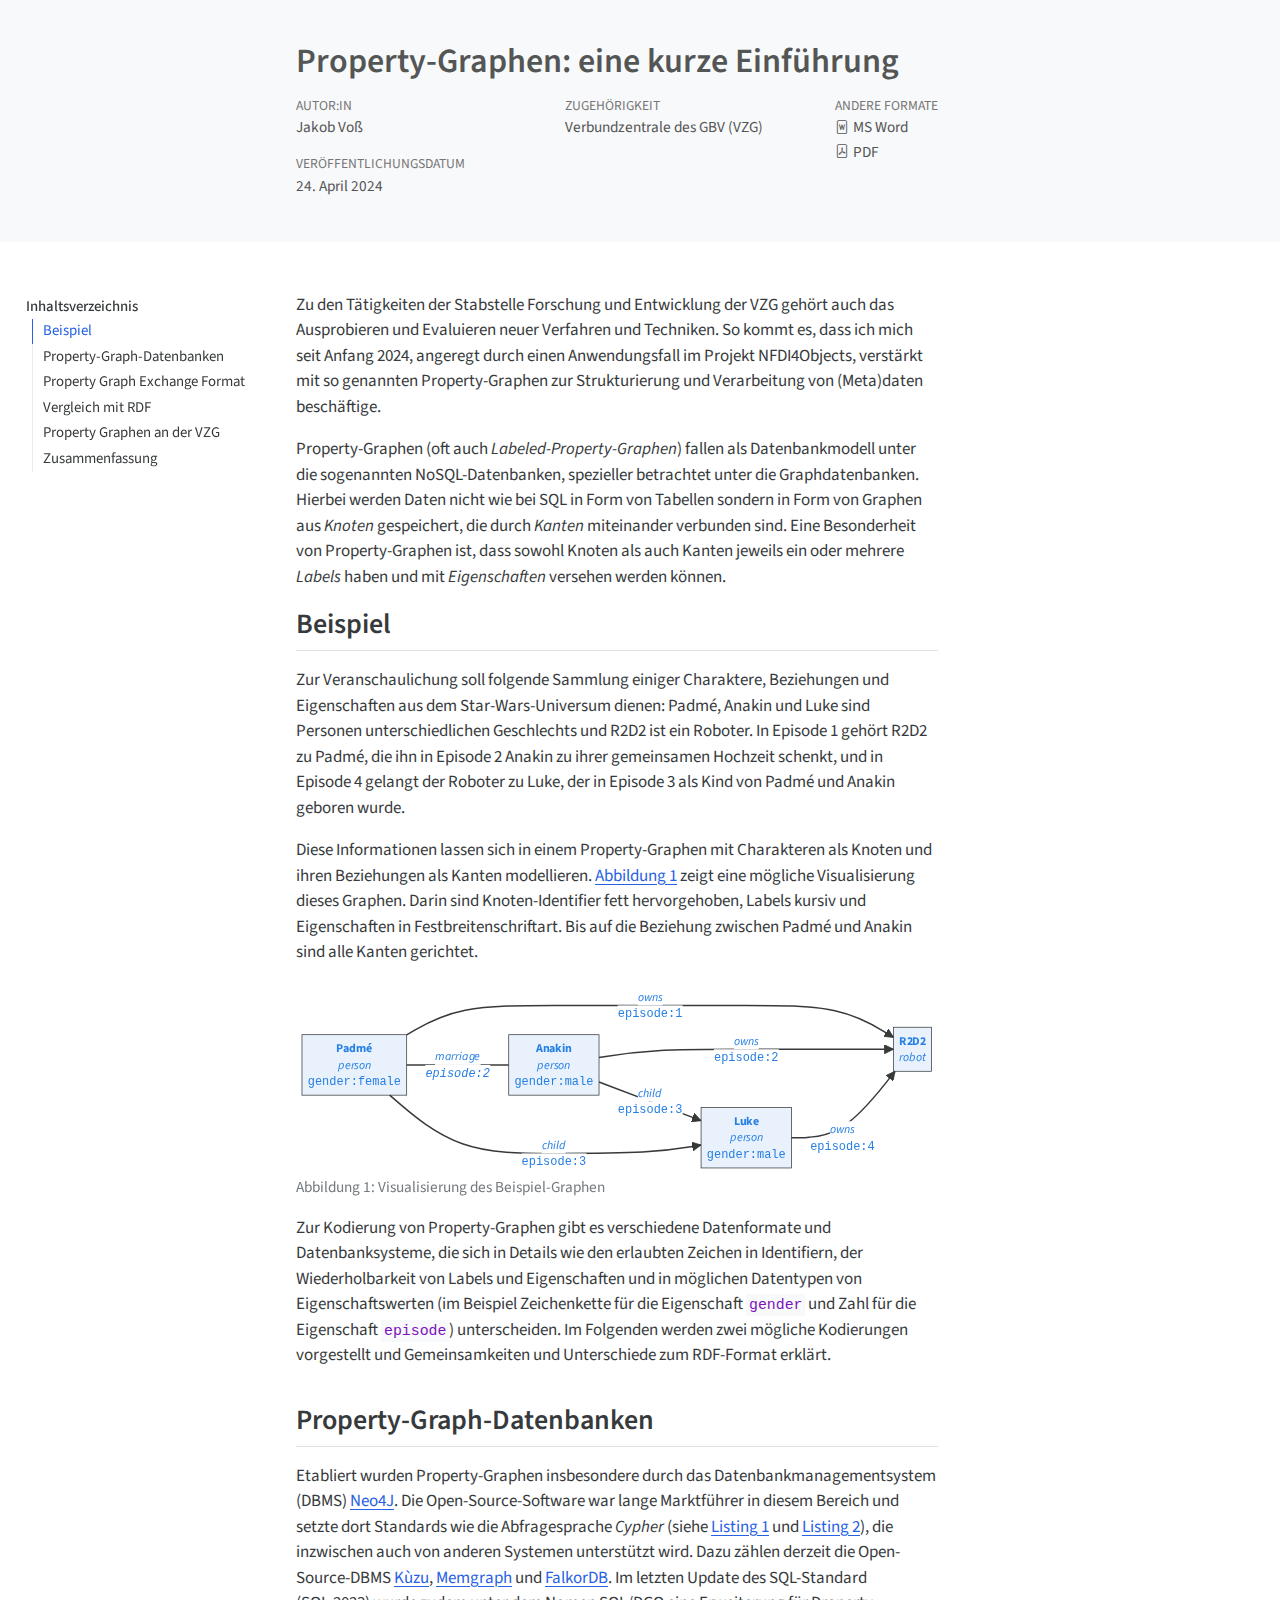
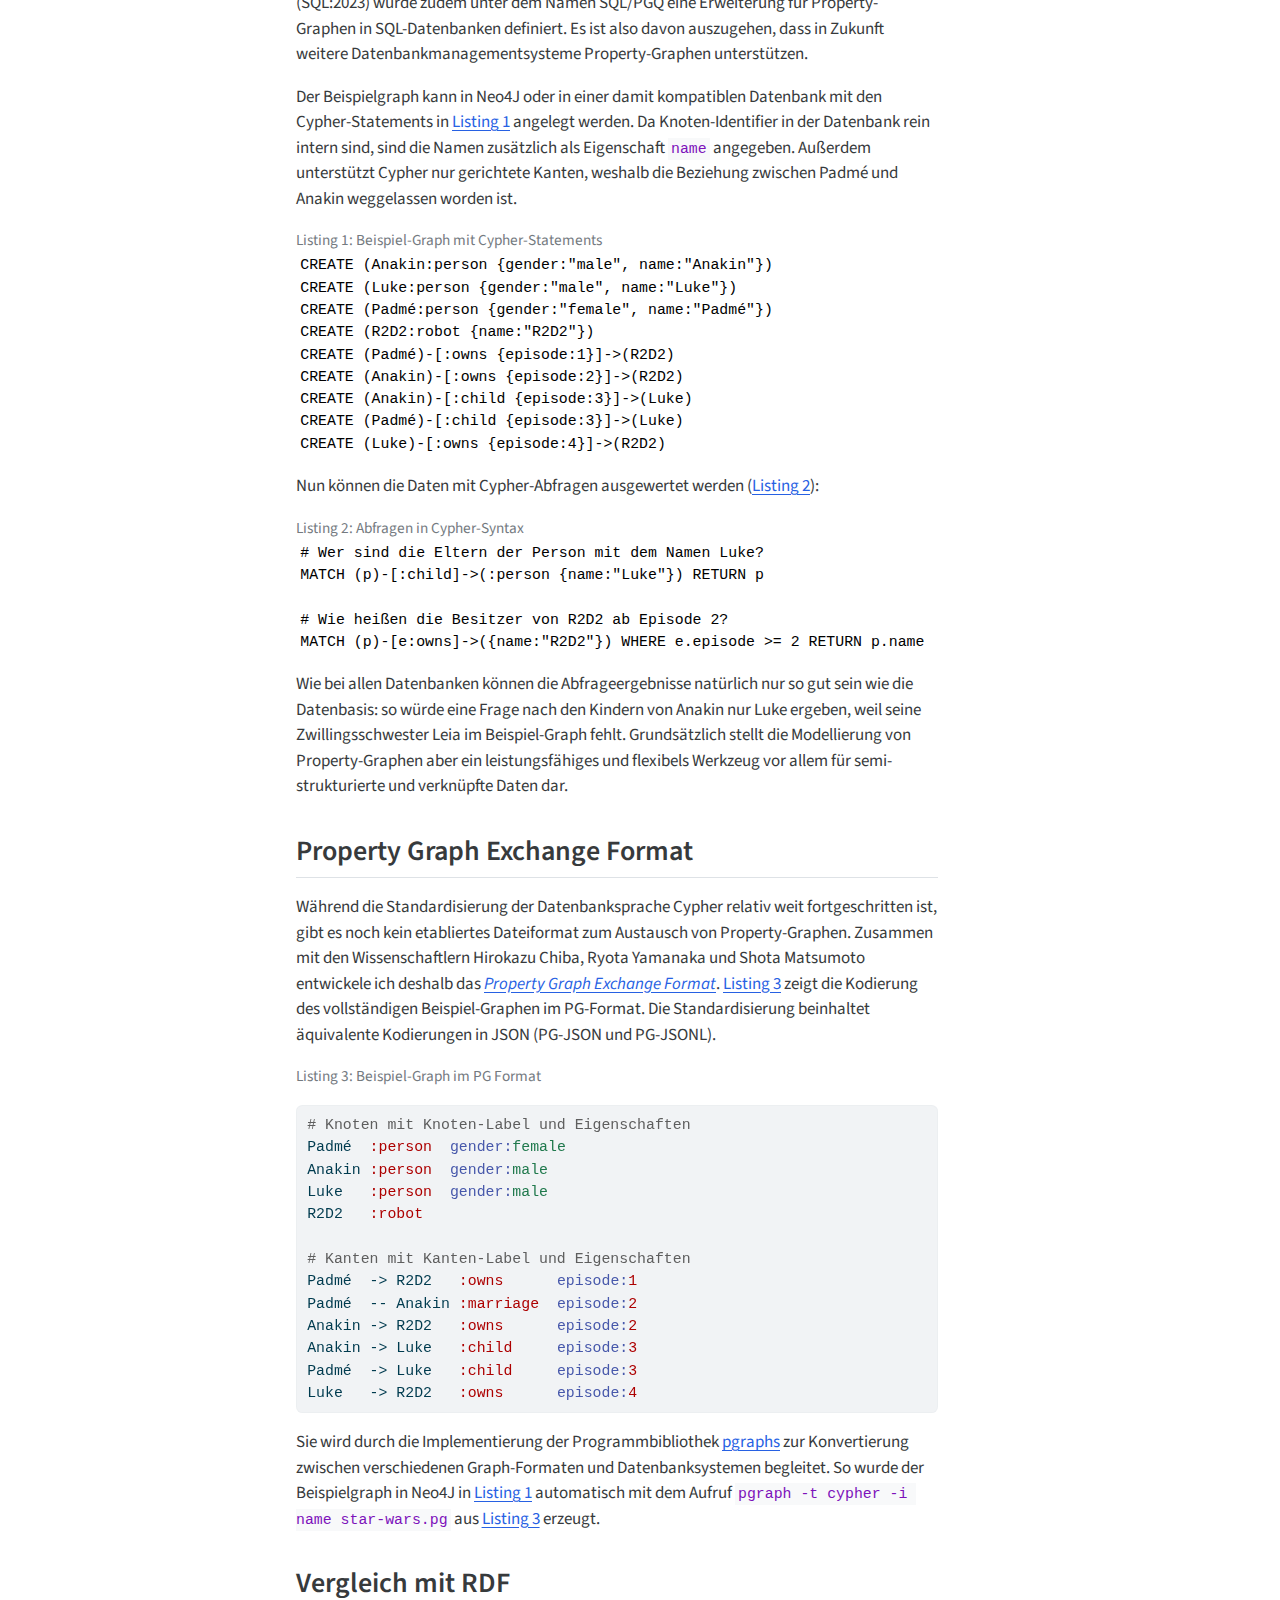
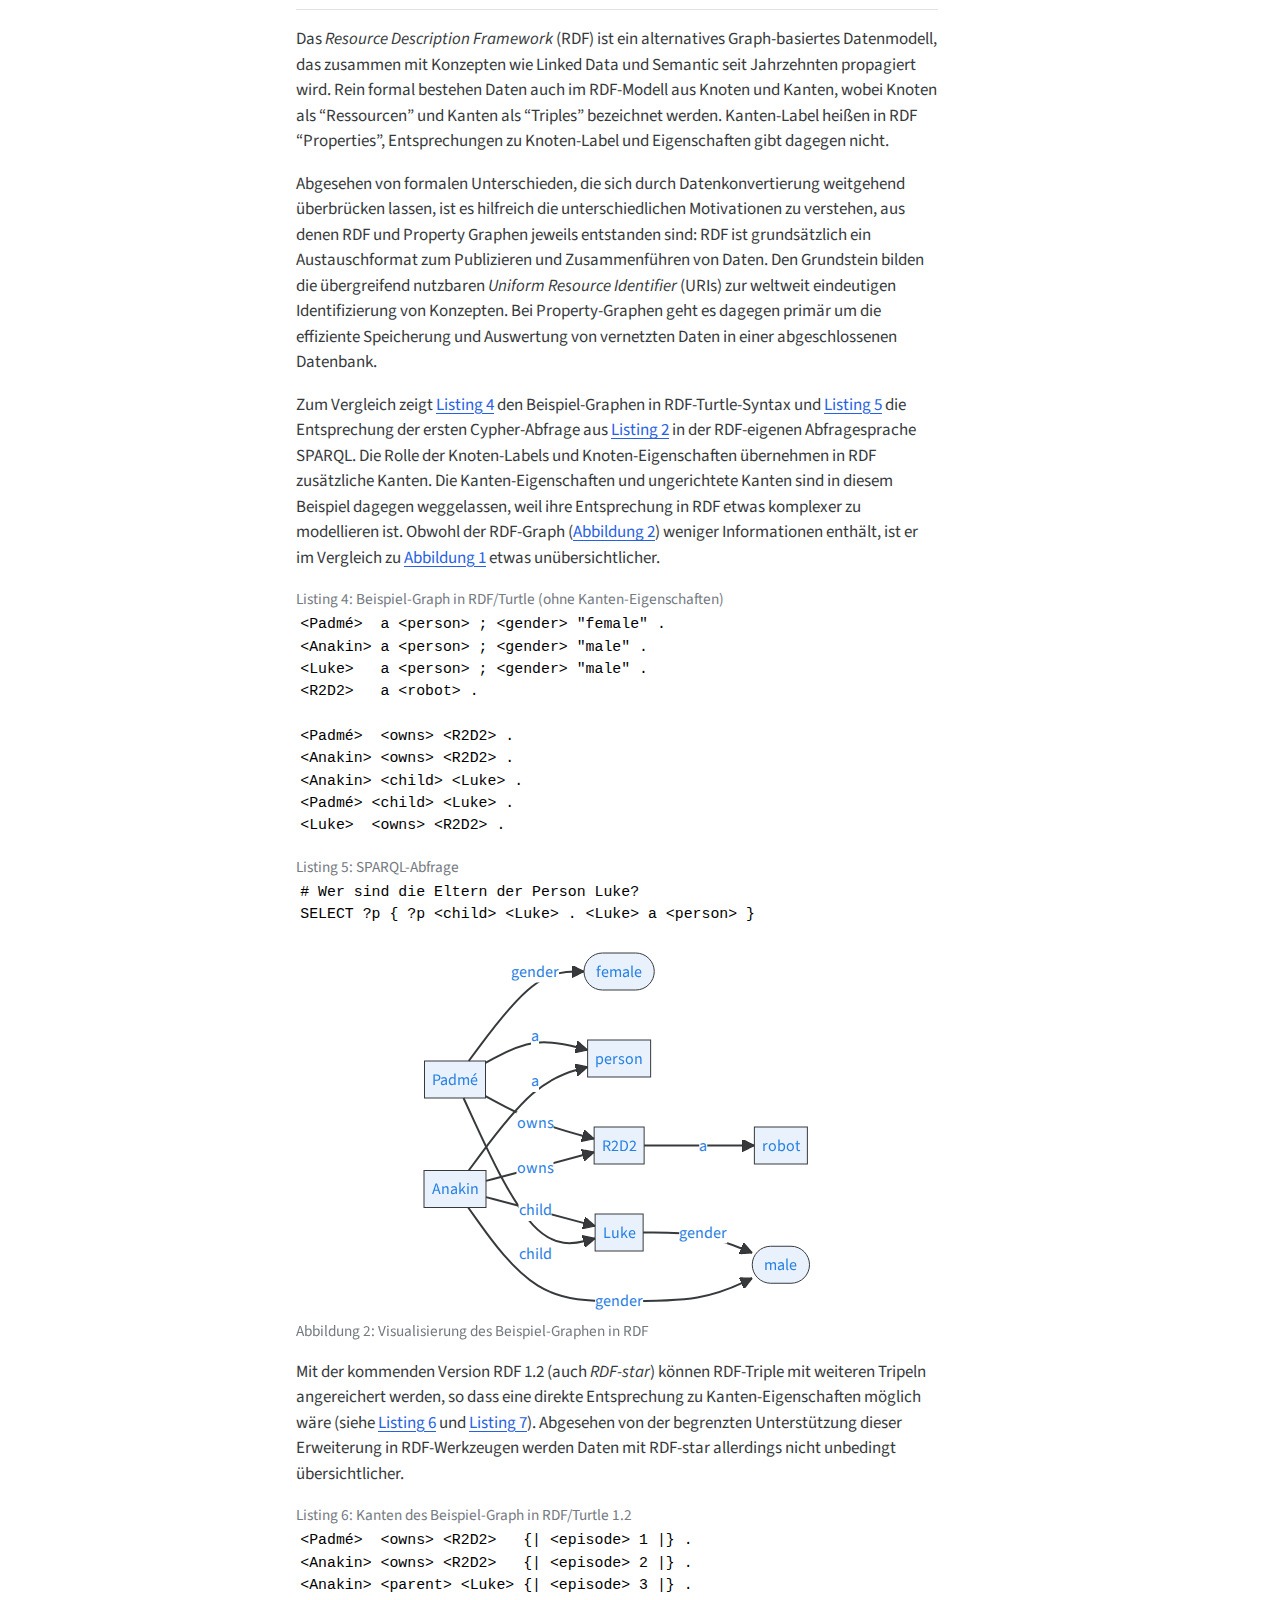
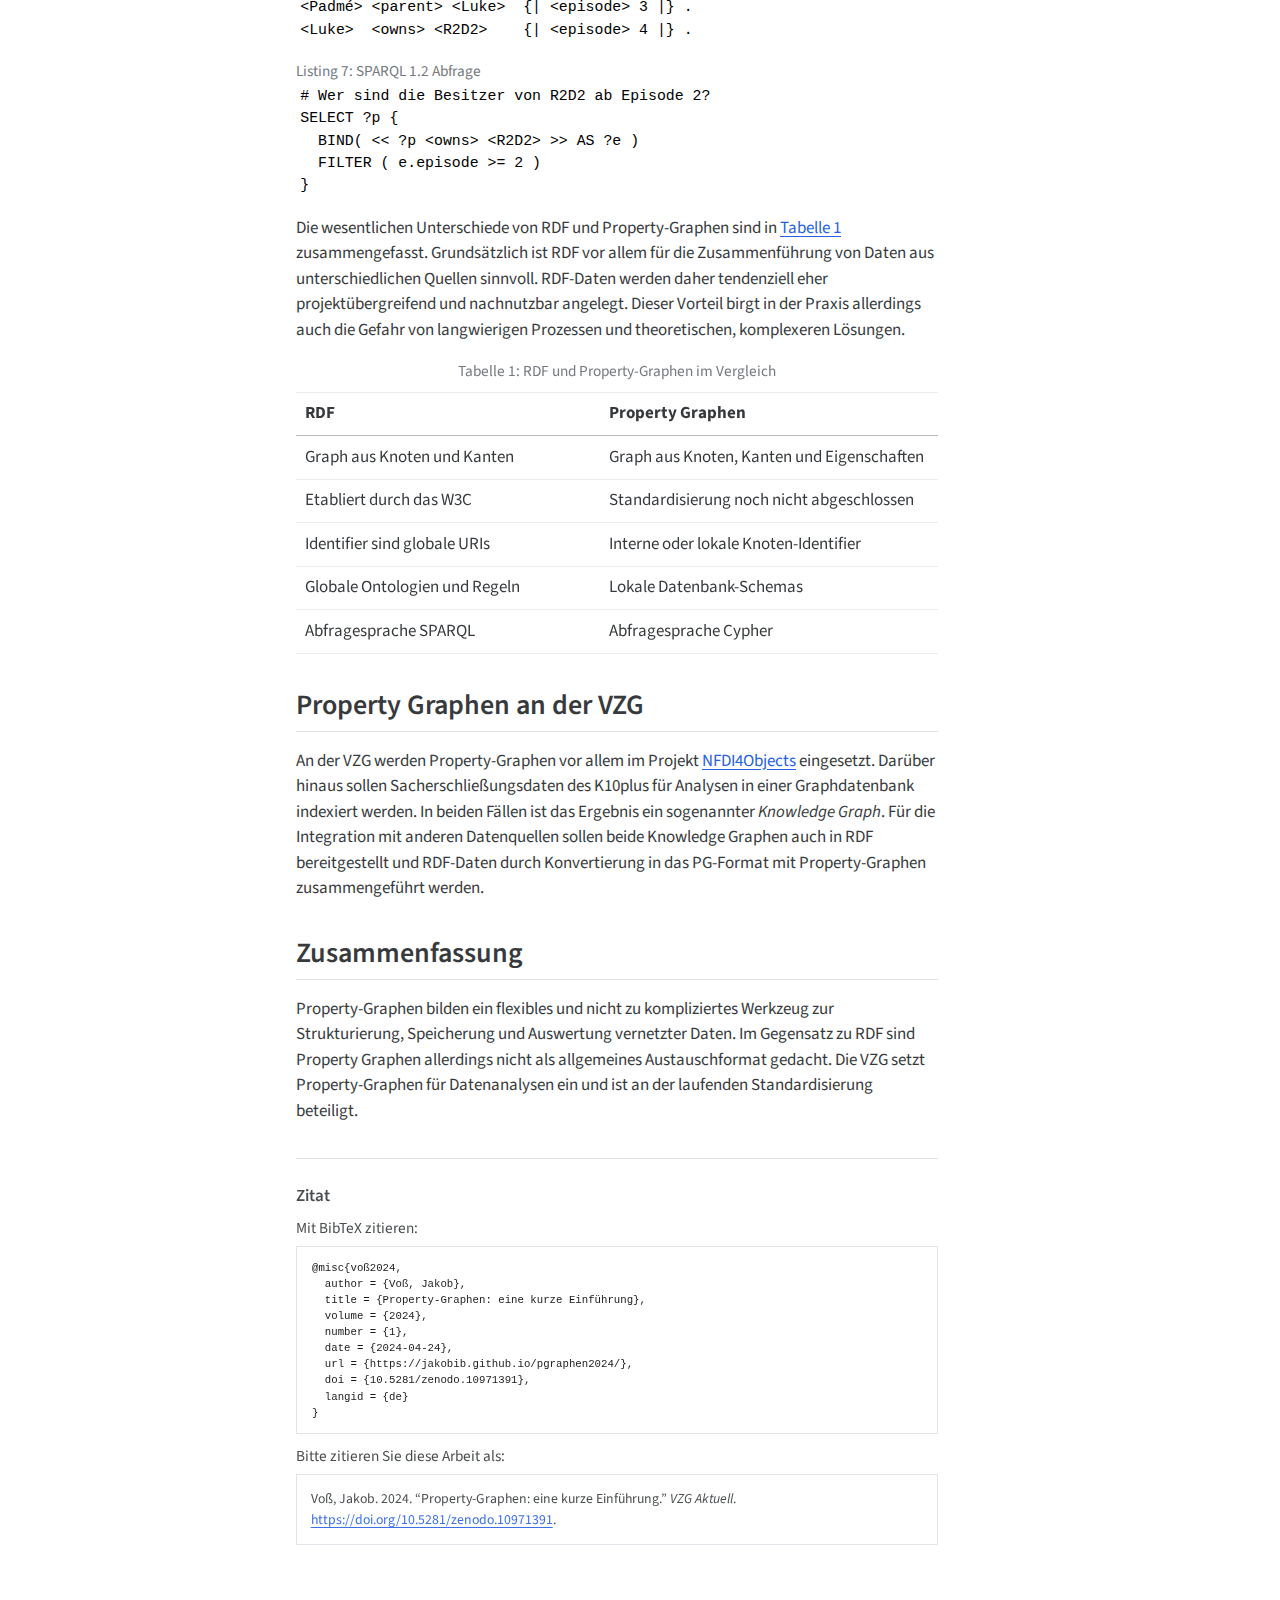
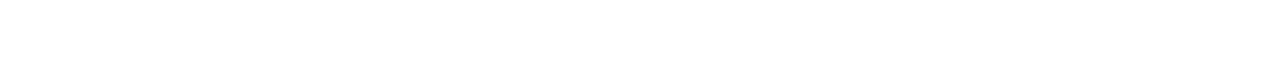
==== commit c3f6881d: "Add syntax highlighting" ====
--- a/docs/index.html
+++ b/docs/index.html
@@ -19,6 +19,40 @@
   width: 0.8em;
   margin: 0 0.8em 0.2em -1em; /* quarto-specific, see https://github.com/quarto-dev/quarto-cli/issues/4556 */ 
   vertical-align: middle;
+}
+/* CSS for syntax highlighting */
+pre > code.sourceCode { white-space: pre; position: relative; }
+pre > code.sourceCode > span { line-height: 1.25; }
+pre > code.sourceCode > span:empty { height: 1.2em; }
+.sourceCode { overflow: visible; }
+code.sourceCode > span { color: inherit; text-decoration: inherit; }
+div.sourceCode { margin: 1em 0; }
+pre.sourceCode { margin: 0; }
+@media screen {
+div.sourceCode { overflow: auto; }
+}
+@media print {
+pre > code.sourceCode { white-space: pre-wrap; }
+pre > code.sourceCode > span { text-indent: -5em; padding-left: 5em; }
+}
+pre.numberSource code
+  { counter-reset: source-line 0; }
+pre.numberSource code > span
+  { position: relative; left: -4em; counter-increment: source-line; }
+pre.numberSource code > span > a:first-child::before
+  { content: counter(source-line);
+    position: relative; left: -1em; text-align: right; vertical-align: baseline;
+    border: none; display: inline-block;
+    -webkit-touch-callout: none; -webkit-user-select: none;
+    -khtml-user-select: none; -moz-user-select: none;
+    -ms-user-select: none; user-select: none;
+    padding: 0 4px; width: 4em;
+  }
+pre.numberSource { margin-left: 3em;  padding-left: 4px; }
+div.sourceCode
+  {   }
+@media screen {
+pre > code.sourceCode > span > a:first-child::before { text-decoration: underline; }
 }
 </style>
 
@@ -208,19 +242,19 @@
 Listing&nbsp;3: Beispiel-Graph im PG Format
 </figcaption>
 <div aria-describedby="lst-pg-caption-0ceaefa1-69ba-4598-a22c-09a6ac19f8ca">
-<pre id="lst-pg" class="pg"><code># Knoten mit Knoten-Label und Eigenschaften
-Padmé  :person  gender:female
-Anakin :person  gender:male                 
-Luke   :person  gender:male                 
-R2D2   :robot              
-   
-# Kanten mit Kanten-Label und Eigenschaften
-Padmé  -&gt; R2D2   :owns      episode:1
-Padmé  -- Anakin :marriage  episode:2
-Anakin -&gt; R2D2   :owns      episode:2    
-Anakin -&gt; Luke   :child     episode:3
-Padmé  -&gt; Luke   :child     episode:3 
-Luke   -&gt; R2D2   :owns      episode:4</code></pre>
+<div class="sourceCode" id="lst-pg"><pre class="sourceCode pg code-with-copy"><code class="sourceCode pg"><span id="lst-pg-1"><a href="#lst-pg-1" aria-hidden="true" tabindex="-1"></a><span class="co"># Knoten mit Knoten-Label und Eigenschaften</span></span>
+<span id="lst-pg-2"><a href="#lst-pg-2" aria-hidden="true" tabindex="-1"></a>Padmé  <span class="dt">:person</span>  <span class="fu">gender:</span><span class="st">female</span></span>
+<span id="lst-pg-3"><a href="#lst-pg-3" aria-hidden="true" tabindex="-1"></a>Anakin <span class="dt">:person</span>  <span class="fu">gender:</span><span class="st">male</span>                 </span>
+<span id="lst-pg-4"><a href="#lst-pg-4" aria-hidden="true" tabindex="-1"></a>Luke   <span class="dt">:person</span>  <span class="fu">gender:</span><span class="st">male</span>                 </span>
+<span id="lst-pg-5"><a href="#lst-pg-5" aria-hidden="true" tabindex="-1"></a>R2D2   <span class="dt">:robot</span>              </span>
+<span id="lst-pg-6"><a href="#lst-pg-6" aria-hidden="true" tabindex="-1"></a><span class="co">   </span></span>
+<span id="lst-pg-7"><a href="#lst-pg-7" aria-hidden="true" tabindex="-1"></a><span class="co"># Kanten mit Kanten-Label und Eigenschaften</span></span>
+<span id="lst-pg-8"><a href="#lst-pg-8" aria-hidden="true" tabindex="-1"></a>Padmé  <span class="cf">-&gt;</span> R2D2   <span class="dt">:owns</span>      <span class="fu">episode:</span><span class="dv">1</span></span>
+<span id="lst-pg-9"><a href="#lst-pg-9" aria-hidden="true" tabindex="-1"></a>Padmé  <span class="cf">--</span> Anakin <span class="dt">:marriage</span>  <span class="fu">episode:</span><span class="dv">2</span></span>
+<span id="lst-pg-10"><a href="#lst-pg-10" aria-hidden="true" tabindex="-1"></a>Anakin <span class="cf">-&gt;</span> R2D2   <span class="dt">:owns</span>      <span class="fu">episode:</span><span class="dv">2</span>    </span>
+<span id="lst-pg-11"><a href="#lst-pg-11" aria-hidden="true" tabindex="-1"></a>Anakin <span class="cf">-&gt;</span> Luke   <span class="dt">:child</span>     <span class="fu">episode:</span><span class="dv">3</span></span>
+<span id="lst-pg-12"><a href="#lst-pg-12" aria-hidden="true" tabindex="-1"></a>Padmé  <span class="cf">-&gt;</span> Luke   <span class="dt">:child</span>     <span class="fu">episode:</span><span class="dv">3</span> </span>
+<span id="lst-pg-13"><a href="#lst-pg-13" aria-hidden="true" tabindex="-1"></a>Luke   <span class="cf">-&gt;</span> R2D2   <span class="dt">:owns</span>      <span class="fu">episode:</span><span class="dv">4</span></span></code><button title="In die Zwischenablage kopieren" class="code-copy-button"><i class="bi"></i></button></pre></div>
 </div>
 </figure>
 </div>
